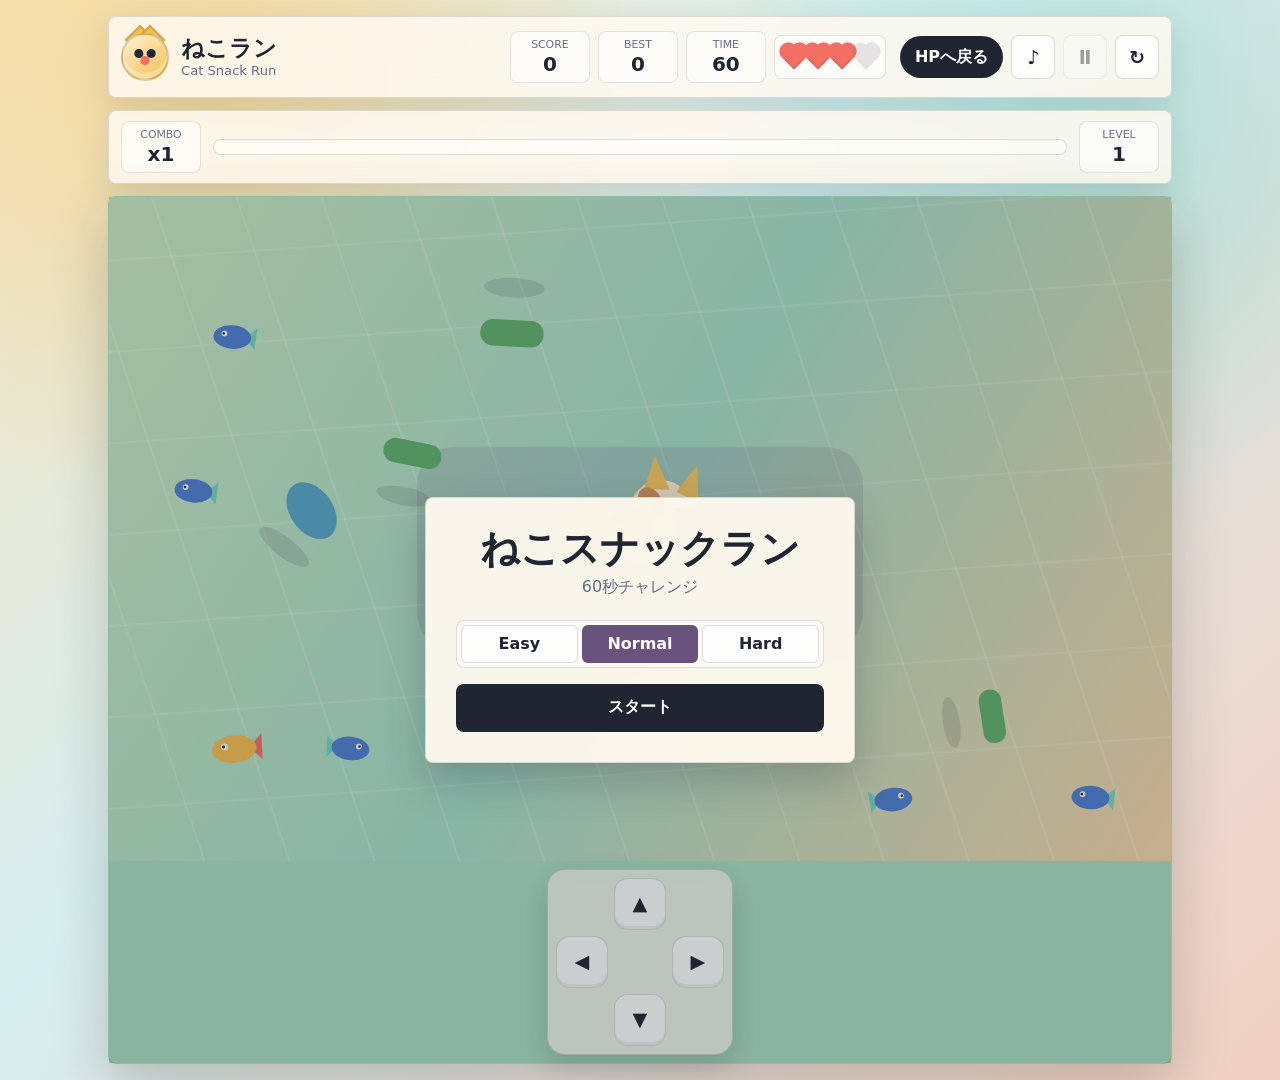
==== cat-game/index.html @ 0013d8a8 "Move desktop cat controls below game canvas" ====
<!doctype html>
<html lang='ja'>
<head>
<meta charset='utf-8'>
<meta name='viewport' content='width=device-width,initial-scale=1'>
<title>ねこスナックラン | 猫ソングスタジオ</title>
<style>
*{box-sizing:border-box}body{margin:0;min-height:100vh;color:#202532;font-family:Yu Gothic,Hiragino Kaku Gothic ProN,Meiryo,system-ui,sans-serif;background:radial-gradient(circle at 16% 8%,#f4bd4f66,transparent 30%),radial-gradient(circle at 84% 14%,#74d4bf66,transparent 28%),linear-gradient(135deg,#f7e7c4,#d8eef0 42%,#f2d0c3);overflow-x:hidden}button{font:inherit}.app{min-height:100vh;padding:clamp(8px,1.4vw,16px);display:grid;place-items:center}.game{width:min(1180px,calc((100vh - 235px)*1.6),100%);display:grid;gap:12px}.top,.meter{background:#fffaf0dc;border:1px solid #20253224;border-radius:8px;box-shadow:0 12px 30px #2025321a;backdrop-filter:blur(14px)}.top{min-height:82px;padding:12px;display:grid;grid-template-columns:minmax(180px,1fr) auto auto;align-items:center;gap:14px}.brand{min-width:0;display:flex;align-items:center;gap:12px}.mark{width:48px;height:48px;position:relative;flex:0 0 auto;border-radius:50%;border:2px solid #20253229;background:radial-gradient(circle at 36% 42%,#202532 0 4px,transparent 5px),radial-gradient(circle at 64% 42%,#202532 0 4px,transparent 5px),radial-gradient(circle at 50% 58%,#f36f64 0 4px,transparent 5px),linear-gradient(145deg,#fff3d3,#f4bd4f);box-shadow:inset 0 -6px 0 #ffffff57}.mark:before,.mark:after{content:'';position:absolute;top:-6px;width:18px;height:18px;background:#f4bd4f;border:2px solid #20253229;transform:rotate(45deg);z-index:-1}.mark:before{left:6px}.mark:after{right:6px}h1,h2,p{margin:0}h1{font-size:clamp(1.1rem,1.8vw,1.65rem);line-height:1.05;white-space:nowrap}.brand p{margin-top:3px;color:#657085;font-size:.82rem}.stats{display:flex;align-items:center;justify-content:center;gap:8px}.stat,.combo,.level,.life{min-width:80px;padding:7px 10px;border:1px solid #2025321f;border-radius:8px;background:#ffffff94;text-align:center}.stat span,.combo span,.level span{display:block;color:#657085;font-size:.68rem;line-height:1.1;text-transform:uppercase}.stat strong,.combo strong,.level strong{display:block;margin-top:2px;font-size:1.25rem;line-height:1.1}.life{min-width:108px;height:44px;display:flex;align-items:center;justify-content:center;gap:6px}.life span{width:18px;height:18px;position:relative;background:#f36f64;transform:rotate(45deg);border-radius:4px 4px 1px 4px;box-shadow:inset -2px -2px 0 #20253217}.life span:before,.life span:after{content:'';position:absolute;width:18px;height:18px;border-radius:50%;background:inherit}.life span:before{left:-8px;top:0}.life span:after{left:0;top:-8px}.life .off{opacity:.2;filter:grayscale(1)}.actions{display:flex;align-items:center;justify-content:flex-end;gap:8px}.back,.icon,.mode,.primary,.pad{border:1px solid #20253229;cursor:pointer;transition:transform .15s,background .15s,opacity .15s}.back{min-height:42px;padding:9px 14px;display:inline-flex;align-items:center;justify-content:center;border-radius:999px;background:#202532;color:white;text-decoration:none;font-weight:900}.icon{width:44px;height:44px;display:grid;place-items:center;border-radius:8px;background:#ffffffb8;color:#202532;font-size:1.2rem;font-weight:900}.icon:disabled{cursor:not-allowed;opacity:.42}.back:hover,.icon:hover,.mode:hover,.primary:hover,.pad:hover{transform:translateY(-1px);background:white}.meter{padding:10px 12px;display:grid;grid-template-columns:auto minmax(160px,1fr) auto;align-items:center;gap:12px}.bar{height:16px;overflow:hidden;border:1px solid #20253224;border-radius:999px;background:#ffffff85}.bar span{display:block;width:0;height:100%;border-radius:inherit;background:linear-gradient(90deg,#74d4bf,#f4bd4f,#f36f64);transition:width .12s linear}.stage{position:relative;overflow:hidden;border:1px solid #2025322e;border-radius:8px;background:#a7ddbf;box-shadow:0 22px 55px #241e1238}canvas{width:100%;aspect-ratio:16/10;display:block;touch-action:none;cursor:crosshair}.overlay{position:absolute;inset:0;z-index:4;display:grid;place-items:center;padding:18px;background:#20253238}.overlay.hide{opacity:0;pointer-events:none}.panel{width:min(430px,100%);padding:clamp(20px,4vw,30px);border:1px solid #20253224;border-radius:8px;background:#fffaf0f0;box-shadow:0 18px 42px #2025323d;text-align:center;backdrop-filter:blur(16px)}.panel h2{font-size:clamp(1.55rem,4.4vw,2.45rem);line-height:1.05}.panel p{margin-top:8px;color:#657085}.history{margin:14px 0 0;padding:0;display:grid;gap:6px;list-style:none}.history[hidden]{display:none}.history li{min-height:34px;padding:6px 10px;display:flex;align-items:center;justify-content:space-between;border:1px solid #2025321f;border-radius:8px;background:#ffffff9e}.history span{width:24px;height:24px;display:grid;place-items:center;border-radius:50%;background:#69527b;color:white;font-size:.8rem;font-weight:900}.modes{margin:22px auto 16px;padding:4px;display:grid;grid-template-columns:repeat(3,1fr);gap:4px;border:1px solid #20253224;border-radius:8px;background:#ffffff8c}.mode{min-height:38px;border-radius:6px;background:#ffffffb8;color:#202532;font-weight:700}.mode.on{background:#69527b;color:white;border-color:transparent}.primary{width:100%;min-height:48px;border-radius:8px;background:#202532;color:white;font-weight:800}.padbox{position:absolute;left:50%;bottom:clamp(10px,3vw,18px);z-index:2;display:grid;grid-template-columns:repeat(3,52px);grid-template-rows:repeat(3,52px);gap:6px;padding:8px;border:1px solid #20253229;border-radius:18px;background:#fffaf0bd;box-shadow:0 12px 28px #2025322e;backdrop-filter:blur(10px);transform:translateX(-50%);touch-action:none;user-select:none}.pad{width:52px;height:52px;display:grid;place-items:center;border-radius:14px;background:#ffffffd1;color:#202532;box-shadow:inset 0 -3px 0 #20253214;font-size:1.2rem;font-weight:900;line-height:1}.pad.active,.pad:active{background:#f4bd4f;transform:translateY(1px)}[data-dir=up]{grid-column:2;grid-row:1}[data-dir=left]{grid-column:1;grid-row:2}[data-dir=right]{grid-column:3;grid-row:2}[data-dir=down]{grid-column:2;grid-row:3}.sr{position:absolute;width:1px;height:1px;padding:0;margin:-1px;overflow:hidden;clip:rect(0,0,0,0);white-space:nowrap;border:0}@media(max-width:760px){.top{grid-template-columns:1fr auto}.stats{grid-column:1/-1;order:3;width:100%;display:grid;grid-template-columns:repeat(4,minmax(0,1fr))}.stat,.life{min-width:0}}@media(max-width:560px){.app{padding:8px;align-items:start}.top{gap:10px;padding:10px}.mark{width:40px;height:40px}.actions{gap:5px}.icon{width:38px;height:38px}.stats{gap:6px}.stat,.combo,.level{padding:6px 4px}.stat strong,.combo strong,.level strong{font-size:1.05rem}.life{height:40px;gap:4px}.life span,.life span:before,.life span:after{width:14px;height:14px}.life span:before{left:-6px}.life span:after{top:-6px}.meter{grid-template-columns:1fr;gap:8px}.combo,.level{display:none}.panel{padding:18px}.padbox{grid-template-columns:repeat(3,46px);grid-template-rows:repeat(3,46px);gap:5px;padding:7px}.pad{width:46px;height:46px;border-radius:12px}}
@media(max-width:560px){.stage{display:grid;gap:8px;overflow:visible;background:#a7ddbf}.padbox{position:static;left:auto;bottom:auto;z-index:1;margin:0 auto 8px;transform:none}}
.stage{display:grid;gap:8px;overflow:visible;background:#a7ddbf}.padbox{position:static;left:auto;bottom:auto;z-index:1;margin:0 auto 8px;transform:none}
</style>
</head>
<body>
<main class='app'><section class='game' aria-label='ねこスナックラン'>
<header class='top'><div class='brand'><span class='mark' aria-hidden='true'></span><div><h1>ねこラン</h1><p>Cat Snack Run</p></div></div><div class='stats' aria-live='polite'><div class='stat'><span>Score</span><strong id='score'>0</strong></div><div class='stat'><span>Best</span><strong id='best'>0</strong></div><div class='stat'><span>Time</span><strong id='time'>60</strong></div><div class='life' id='life' aria-label='ライフ 3'><span></span><span></span><span></span><span></span></div></div><div class='actions'><a class='back' href='../'>HPへ戻る</a><button class='icon' id='sound' type='button' aria-label='音を切り替え'>♪</button><button class='icon' id='pause' type='button' aria-label='一時停止' disabled>Ⅱ</button><button class='icon' id='restart' type='button' aria-label='リスタート'>↻</button></div></header>
<div class='meter'><div class='combo'><span>Combo</span><strong id='combo'>x1</strong></div><div class='bar' aria-label='やる気'><span id='power'></span></div><div class='level'><span>Level</span><strong id='level'>1</strong></div></div>
<div class='stage'><canvas id='canvas' width='1000' height='625' aria-label='猫が魚を集めるゲーム'></canvas><div class='overlay' id='overlay'><div class='panel'><h2 id='title'>ねこスナックラン</h2><p id='copy'>60秒チャレンジ</p><ol class='history' id='history' aria-label='上位スコア' hidden></ol><div class='modes' role='group' aria-label='難易度'><button class='mode on' type='button' data-mode='easy'>Easy</button><button class='mode' type='button' data-mode='normal'>Normal</button><button class='mode' type='button' data-mode='hard'>Hard</button></div><button class='primary' id='start' type='button'>スタート</button></div></div><div class='padbox' aria-label='操作キー'><button class='pad' type='button' data-dir='up' aria-label='上'>▲</button><button class='pad' type='button' data-dir='left' aria-label='左'>◀</button><button class='pad' type='button' data-dir='right' aria-label='右'>▶</button><button class='pad' type='button' data-dir='down' aria-label='下'>▼</button></div></div>
<p class='sr'>矢印キー、WASD、画面下の操作キー、または画面のドラッグで猫を動かします。</p>
</section></main>
<script>
(()=>{'use strict';
const W=1000,H=625,MAX=.033,KB='cat-snack-run-best',KS='cat-snack-run-scores',modes={easy:{time:70,lives:4,fish:4,haz:3,speed:115},normal:{time:60,lives:3,fish:5,haz:4,speed:145},hard:{time:55,lives:3,fish:6,haz:6,speed:174}},$=id=>document.getElementById(id),canvas=$('canvas'),ctx=canvas.getContext('2d'),score=$('score'),best=$('best'),time=$('time'),life=$('life'),combo=$('combo'),level=$('level'),power=$('power'),overlay=$('overlay'),title=$('title'),copy=$('copy'),history=$('history'),start=$('start'),pause=$('pause'),restart=$('restart'),sound=$('sound'),modeBtns=[...document.querySelectorAll('.mode')],pads=[...document.querySelectorAll('[data-dir]')];
let mode='normal',muted=false,audio=null,last=performance.now(),raf=0;const input={keys:new Set,target:null,pointer:false},state={phase:'ready',score:0,best:readBest(),combo:1,comboClock:0,level:1,lives:3,time:60,cat:null,fish:[],haz:[],yarn:null,particles:[],fishClock:0,yarnClock:8};
best.textContent=state.best;selectMode(mode);resize();reset(false);requestAnimationFrame(loop);addEventListener('resize',resize);
start.onclick=()=>state.phase==='paused'?resume():reset(true);pause.onclick=()=>state.phase==='playing'?pauseGame():resume();restart.onclick=()=>reset(true);sound.onclick=()=>{muted=!muted;sound.style.opacity=muted?'.45':'1'};modeBtns.forEach(b=>b.onclick=()=>selectMode(b.dataset.mode));
addEventListener('keydown',e=>{const k=e.key.toLowerCase();if(['arrowup','arrowdown','arrowleft','arrowright','w','a','s','d',' '].includes(k))e.preventDefault();if(k===' '&&state.phase==='playing')return pauseGame();if(k===' '&&state.phase==='paused')return resume();input.keys.add(k);if(['arrowup','arrowdown','arrowleft','arrowright','w','a','s','d'].includes(k))input.pointer=false});addEventListener('keyup',e=>input.keys.delete(e.key.toLowerCase()));
canvas.onpointerdown=e=>{canvas.setPointerCapture(e.pointerId);input.pointer=true;input.target=point(e);if(state.phase!=='playing')reset(true)};canvas.onpointermove=e=>{if(e.buttons||e.pointerType==='touch'){input.pointer=true;input.target=point(e)}};canvas.onpointerup=e=>input.target=point(e);
pads.forEach(btn=>{const key=`pad-${btn.dataset.dir}`,press=on=>{btn.classList.toggle('active',on);on?(input.keys.add(key),input.pointer=false):input.keys.delete(key)};btn.onpointerdown=e=>{e.preventDefault();btn.setPointerCapture(e.pointerId);if(state.phase!=='playing')reset(true);press(true)};btn.onpointerup=()=>press(false);btn.onpointercancel=()=>press(false);btn.onlostpointercapture=()=>press(false)});
function resize(){const r=canvas.getBoundingClientRect(),d=Math.max(1,Math.min(2.5,devicePixelRatio||1));canvas.width=Math.round(r.width*d);canvas.height=Math.round(r.height*d);draw()}function loop(now){const dt=Math.min(MAX,(now-last)/1000);last=now;state.phase==='playing'?update(dt):idle(dt);draw();raf=requestAnimationFrame(loop)}
function reset(play){const m=modes[mode];Object.assign(state,{phase:play?'playing':'ready',score:0,combo:1,comboClock:0,level:1,lives:m.lives,time:m.time,cat:{x:W/2,y:H/2,r:33,vx:0,vy:0,step:0,inv:0,power:0},fish:[],haz:[],yarn:null,particles:[],fishClock:0,yarnClock:7});input.target=null;input.pointer=false;pads.forEach(b=>{b.classList.remove('active');input.keys.delete(`pad-${b.dataset.dir}`)});history.hidden=true;history.textContent='';for(let i=0;i<m.fish;i++)spawnFish(i===0?'gold':'fish');for(let i=0;i<m.haz;i++)spawnHaz(i);pause.disabled=!play;pause.setAttribute('aria-label','一時停止');overlay.classList.toggle('hide',play);title.textContent='ねこスナックラン';copy.textContent=`${m.time}秒チャレンジ`;start.textContent='スタート';hud();draw();if(play)beep(540,.07,'triangle',.03)}
function pauseGame(){state.phase='paused';pause.setAttribute('aria-label','再開');overlay.classList.remove('hide');title.textContent='一時停止';copy.textContent=`Score ${state.score}`;history.hidden=true;start.textContent='再開'}function resume(){state.phase='playing';pause.setAttribute('aria-label','一時停止');overlay.classList.add('hide');last=performance.now()}function end(){if(state.phase==='ended')return;state.phase='ended';pause.disabled=true;const scores=saveScore(state.score);state.best=Math.max(state.best,scores[0]||0);writeBest(state.best);overlay.classList.remove('hide');title.textContent=state.lives>0?'まんぷく':'おひるね';copy.textContent=`Score ${state.score} / Best ${state.best}`;renderScores(scores);start.textContent='もう一度';hud();beep(220,.12,'sawtooth',.025);setTimeout(()=>beep(330,.12,'triangle',.025),120)}
function selectMode(next){mode=modes[next]?next:'normal';modeBtns.forEach(b=>b.classList.toggle('on',b.dataset.mode===mode));if(state.phase==='ready'){state.time=modes[mode].time;state.lives=modes[mode].lives;copy.textContent=`${state.time}秒チャレンジ`;hud()}}function update(dt){state.time-=dt;if(state.time<=0){state.time=0;return end()}state.level=Math.max(1,Math.floor(state.score/12)+1);state.comboClock=Math.max(0,state.comboClock-dt);if(!state.comboClock)state.combo=1;state.fishClock-=dt;state.yarnClock-=dt;state.cat.inv=Math.max(0,state.cat.inv-dt);state.cat.power=Math.max(0,state.cat.power-dt);moveCat(dt);updateFish(dt);updateHaz(dt);updateYarn(dt);updateParticles(dt);if(state.haz.length<Math.min(modes[mode].haz+Math.floor(state.level/2),10))spawnHaz(state.haz.length);hud()}function idle(dt){updateFish(dt*.35);updateHaz(dt*.25);updateYarn(dt*.35);updateParticles(dt)}
function moveCat(dt){const c=state.cat,b=c.power>0?1.35:1,s=(285+state.level*9)*b;let dx=0,dy=0;if(input.keys.has('arrowleft')||input.keys.has('a')||input.keys.has('pad-left'))dx--;if(input.keys.has('arrowright')||input.keys.has('d')||input.keys.has('pad-right'))dx++;if(input.keys.has('arrowup')||input.keys.has('w')||input.keys.has('pad-up'))dy--;if(input.keys.has('arrowdown')||input.keys.has('s')||input.keys.has('pad-down'))dy++;if(input.pointer&&input.target){const x=input.target.x-c.x,y=input.target.y-c.y,d=Math.hypot(x,y);if(d>4){dx=x/d;dy=y/d;const slow=Math.min(1,d/100);dx*=slow;dy*=slow}}else if(dx||dy){const d=Math.hypot(dx,dy);dx/=d;dy/=d}c.vx+=(dx*s-c.vx)*Math.min(1,dt*8);c.vy+=(dy*s-c.vy)*Math.min(1,dt*8);c.x=clamp(c.x+c.vx*dt,c.r+12,W-c.r-12);c.y=clamp(c.y+c.vy*dt,c.r+12,H-c.r-12);c.step+=(Math.abs(c.vx)+Math.abs(c.vy))*dt*.018;if(c.power>0&&Math.random()<dt*18)burst(c.x-Math.sign(c.vx||1)*28,c.y,'#f4bd4f',1)}
function updateFish(dt){for(let i=state.fish.length-1;i>=0;i--){const f=state.fish[i];f.w+=dt*f.ws;f.x+=Math.sin(f.w)*dt*10;f.y+=Math.cos(f.w*.7)*dt*8;if(dist(f,state.cat)<f.r+state.cat.r)collect(i)}if(state.fishClock<=0&&state.fish.length<modes[mode].fish+2){spawnFish(Math.random()<.14?'gold':'fish');state.fishClock=rand(.9,1.45)}}function collect(i){const f=state.fish[i],base=f.kind==='gold'?8:3;state.combo=Math.min(9,state.combo+1);state.comboClock=2.2;state.score+=base*state.combo;burst(f.x,f.y,f.kind==='gold'?'#f4bd4f':'#4d7fd1',f.kind==='gold'?18:12);state.fish.splice(i,1);spawnFish(Math.random()<.18?'gold':'fish');beep(f.kind==='gold'?820:660,.045,'sine',.025)}
function updateHaz(dt){const c=state.cat;for(const h of state.haz){const p=1+state.level*.035;h.x+=h.vx*dt*p;h.y+=h.vy*dt*p;h.spin+=dt*h.ss;if(h.x<h.r+8||h.x>W-h.r-8){h.vx*=-1;h.x=clamp(h.x,h.r+8,W-h.r-8)}if(h.y<h.r+8||h.y>H-h.r-8){h.vy*=-1;h.y=clamp(h.y,h.r+8,H-h.r-8)}if(c.inv<=0&&dist(h,c)<h.r+c.r*.76){state.lives--;state.combo=1;state.comboClock=0;c.inv=1.35;const a=Math.atan2(c.y-h.y,c.x-h.x);c.vx=Math.cos(a)*260;c.vy=Math.sin(a)*260;burst(c.x,c.y,'#f36f64',20);beep(170,.09,'square',.035);if(state.lives<=0){state.lives=0;end();return}}}}function updateYarn(dt){if(!state.yarn&&state.yarnClock<=0){const p=free(70);state.yarn={x:p.x,y:p.y,r:22,spin:0,life:7};state.yarnClock=rand(9,14)}if(!state.yarn)return;const y=state.yarn;y.spin+=dt*4;y.y+=Math.sin(y.spin)*dt*8;y.life-=dt;if(dist(y,state.cat)<y.r+state.cat.r){state.cat.power=5;state.score+=12;burst(y.x,y.y,'#74d4bf',26);state.yarn=null;beep(960,.08,'triangle',.03)}else if(y.life<=0)state.yarn=null}
function updateParticles(dt){for(let i=state.particles.length-1;i>=0;i--){const p=state.particles[i];p.life-=dt;p.x+=p.vx*dt;p.y+=p.vy*dt;p.vy+=90*dt;if(p.life<=0)state.particles.splice(i,1)}}function spawnFish(kind){const p=free(54);state.fish.push({kind,x:p.x,y:p.y,r:kind==='gold'?20:17,w:rand(0,Math.PI*2),ws:rand(2,4),flip:Math.random()<.5?-1:1})}function spawnHaz(i){const p=free(90),a=rand(0,Math.PI*2),s=modes[mode].speed+rand(-18,28)+i*2;state.haz.push({x:p.x,y:p.y,r:rand(21,28),vx:Math.cos(a)*s,vy:Math.sin(a)*s,spin:rand(0,Math.PI*2),ss:rand(-3,3),shade:Math.random()<.5?'#5fb06b':'#57a7c7'})}function free(m){for(let i=0;i<50;i++){const p={x:rand(m,W-m),y:rand(m,H-m)};if(dist(p,state.cat||{x:W/2,y:H/2})>160)return p}return{x:rand(m,W-m),y:rand(m,H-m)}}function burst(x,y,color,n){for(let i=0;i<n;i++){const a=rand(0,Math.PI*2),s=rand(60,190),life=rand(.32,.76);state.particles.push({x,y,vx:Math.cos(a)*s,vy:Math.sin(a)*s,life,max:life,color,size:rand(3,8)})}}
function draw(){ctx.save();ctx.setTransform(canvas.width/W,0,0,canvas.height/H,0,0);room();state.fish.forEach(drawFish);if(state.yarn)drawYarn(state.yarn);state.haz.forEach(drawHaz);drawParticles();drawCat(state.cat);if(state.phase==='paused'){ctx.globalAlpha=.18;ctx.fillStyle='#202532';ctx.fillRect(0,0,W,H)}ctx.restore()}function room(){const g=ctx.createLinearGradient(0,0,W,H);g.addColorStop(0,'#cce9bf');g.addColorStop(.5,'#a5ddc6');g.addColorStop(1,'#f3d4a5');ctx.fillStyle=g;ctx.fillRect(0,0,W,H);ctx.save();ctx.globalAlpha=.17;ctx.strokeStyle='#fff';ctx.lineWidth=2;for(let x=-120;x<W+120;x+=80){ctx.beginPath();ctx.moveTo(x,0);ctx.lineTo(x+210,H);ctx.stroke()}for(let y=60;y<H;y+=86){ctx.beginPath();ctx.moveTo(0,y);ctx.lineTo(W,y-68);ctx.stroke()}ctx.restore();ctx.save();ctx.globalAlpha=.16;ctx.fillStyle='#69527b';round(290,235,420,192,36);ctx.fill();ctx.restore()}
function drawFish(f){ctx.save();ctx.translate(f.x,f.y);ctx.scale(f.flip,1);ctx.rotate(Math.sin(f.w)*.12);ctx.fillStyle=f.kind==='gold'?'#f36f64':'#74d4bf';ctx.beginPath();ctx.moveTo(-f.r*.72,0);ctx.lineTo(-f.r*1.35,-f.r*.6);ctx.lineTo(-f.r*1.28,f.r*.62);ctx.closePath();ctx.fill();ctx.fillStyle=f.kind==='gold'?'#f4bd4f':'#4d7fd1';ctx.beginPath();ctx.ellipse(0,0,f.r*1.05,f.r*.65,0,0,Math.PI*2);ctx.fill();ctx.fillStyle='#fffaf0';ctx.beginPath();ctx.arc(f.r*.45,-f.r*.16,f.r*.16,0,Math.PI*2);ctx.fill();ctx.fillStyle='#202532';ctx.beginPath();ctx.arc(f.r*.49,-f.r*.16,f.r*.07,0,Math.PI*2);ctx.fill();ctx.restore()}function drawHaz(h){ctx.save();ctx.translate(h.x,h.y);ctx.rotate(h.spin);ctx.fillStyle='rgba(32,37,50,.13)';ctx.beginPath();ctx.ellipse(0,h.r+17,h.r*1.1,h.r*.36,0,0,Math.PI*2);ctx.fill();ctx.fillStyle=h.shade==='#57a7c7'?'#57a7c7':'#5fb06b';h.shade==='#57a7c7'?(ctx.beginPath(),ctx.ellipse(0,0,h.r*1.14,h.r*.78,.3,0,Math.PI*2),ctx.fill()):(round(-h.r*1.15,-h.r*.48,h.r*2.3,h.r*.96,h.r*.46),ctx.fill());ctx.restore()}function drawYarn(y){ctx.save();ctx.translate(y.x,y.y);ctx.rotate(y.spin);ctx.fillStyle='#74d4bf';ctx.beginPath();ctx.arc(0,0,y.r,0,Math.PI*2);ctx.fill();ctx.strokeStyle='rgba(32,37,50,.27)';ctx.lineWidth=3;for(let i=0;i<4;i++){ctx.beginPath();ctx.ellipse(0,0,y.r-4,5+i*2,i*Math.PI/4,0,Math.PI*2);ctx.stroke()}ctx.restore()}
function drawCat(c){if(!c)return;ctx.save();ctx.translate(c.x,c.y);ctx.scale(Math.abs(c.vx)>8?Math.sign(c.vx):1,1);if(c.inv>0&&Math.floor(c.inv*14)%2===0)ctx.globalAlpha=.55;ctx.fillStyle='rgba(32,37,50,.15)';ctx.beginPath();ctx.ellipse(0,38,43,13,0,0,Math.PI*2);ctx.fill();ctx.strokeStyle='#f6c85f';ctx.lineWidth=16;ctx.lineCap='round';ctx.beginPath();ctx.moveTo(-34,2);ctx.bezierCurveTo(-66,-24,-72,28,-48,24);ctx.stroke();ctx.fillStyle='#fff2d6';ctx.beginPath();ctx.ellipse(0,10,41,31,.08,0,Math.PI*2);ctx.arc(20,-16,30,0,Math.PI*2);ctx.fill();ctx.fillStyle='#f6c85f';ctx.beginPath();ctx.moveTo(4,-38);ctx.lineTo(14,-69);ctx.lineTo(28,-37);ctx.closePath();ctx.fill();ctx.beginPath();ctx.moveTo(34,-35);ctx.lineTo(54,-60);ctx.lineTo(55,-25);ctx.closePath();ctx.fill();ctx.fillStyle='#d5965c';ctx.beginPath();ctx.ellipse(-12,4,14,22,-.85,0,Math.PI*2);ctx.ellipse(10,-24,11,16,-.45,0,Math.PI*2);ctx.fill();ctx.fillStyle='#202532';ctx.beginPath();ctx.arc(14,-18,3.3,0,Math.PI*2);ctx.arc(36,-17,3.3,0,Math.PI*2);ctx.fill();ctx.fillStyle='#f36f64';ctx.beginPath();ctx.moveTo(25,-10);ctx.lineTo(30,-8);ctx.lineTo(25,-5);ctx.closePath();ctx.fill();ctx.strokeStyle='#202532';ctx.lineWidth=1.8;ctx.lineCap='round';for(const side of[-1,1]){ctx.beginPath();ctx.moveTo(25,-6);ctx.quadraticCurveTo(36,-5+side*5,49,-9+side*7);ctx.stroke()}const paw=Math.sin(c.step)*4;ctx.fillStyle='#fff2d6';ctx.beginPath();ctx.ellipse(-18,34+paw,10,8,0,0,Math.PI*2);ctx.ellipse(20,34-paw,10,8,0,0,Math.PI*2);ctx.fill();if(c.power>0){ctx.globalAlpha=.65;ctx.strokeStyle='#74d4bf';ctx.lineWidth=5;ctx.beginPath();ctx.arc(5,4,55+Math.sin(performance.now()/90)*4,0,Math.PI*2);ctx.stroke()}ctx.restore()}function drawParticles(){for(const p of state.particles){const a=Math.max(0,p.life/p.max);ctx.save();ctx.globalAlpha=a;ctx.fillStyle=p.color;ctx.beginPath();ctx.arc(p.x,p.y,p.size*a,0,Math.PI*2);ctx.fill();ctx.restore()}}
function hud(){score.textContent=state.score;best.textContent=state.best;time.textContent=Math.ceil(state.time);combo.textContent=`x${state.combo}`;level.textContent=state.level;life.setAttribute('aria-label',`ライフ ${state.lives}`);[...life.children].forEach((h,i)=>h.classList.toggle('off',i>=state.lives));power.style.width=`${Math.round((state.cat?.power||0)/5*100)}%`}function point(e){const r=canvas.getBoundingClientRect();return{x:(e.clientX-r.left)/r.width*W,y:(e.clientY-r.top)/r.height*H}}function dist(a,b){return Math.hypot(a.x-b.x,a.y-b.y)}function rand(a,b){return Math.random()*(b-a)+a}function clamp(v,a,b){return Math.max(a,Math.min(b,v))}function round(x,y,w,h,r){r=Math.min(r,w/2,h/2);ctx.beginPath();ctx.moveTo(x+r,y);ctx.arcTo(x+w,y,x+w,y+h,r);ctx.arcTo(x+w,y+h,x,y+h,r);ctx.arcTo(x,y+h,x,y,r);ctx.arcTo(x,y,x+w,y,r);ctx.closePath()}
function readBest(){try{return Math.max(Number(localStorage.getItem(KB)||0),readScores()[0]||0)}catch{return 0}}function writeBest(v){try{localStorage.setItem(KB,String(v))}catch{}}function readScores(){try{const s=JSON.parse(localStorage.getItem(KS)||'[]');return Array.isArray(s)?s.map(Number).filter(n=>Number.isFinite(n)&&n>=0).sort((a,b)=>b-a).slice(0,5):[]}catch{return[]}}function saveScore(s){const scores=readScores();scores.push(Number(s)||0);const top=scores.sort((a,b)=>b-a).slice(0,5);try{localStorage.setItem(KS,JSON.stringify(top))}catch{}return top}function renderScores(scores){history.textContent='';scores.forEach((s,i)=>{const li=document.createElement('li'),rank=document.createElement('span'),val=document.createElement('strong');rank.textContent=i+1;val.textContent=s;li.append(rank,val);history.append(li)});history.hidden=!scores.length}
function beep(f,d,t,gain){if(muted)return;try{audio=audio||new(window.AudioContext||window.webkitAudioContext)();const o=audio.createOscillator(),g=audio.createGain();o.type=t;o.frequency.value=f;g.gain.value=gain;g.gain.exponentialRampToValueAtTime(.0001,audio.currentTime+d);o.connect(g);g.connect(audio.destination);o.start();o.stop(audio.currentTime+d)}catch{muted=true;sound.style.opacity='.45'}}
addEventListener('beforeunload',()=>cancelAnimationFrame(raf));
})();
</script>
</body>
</html>
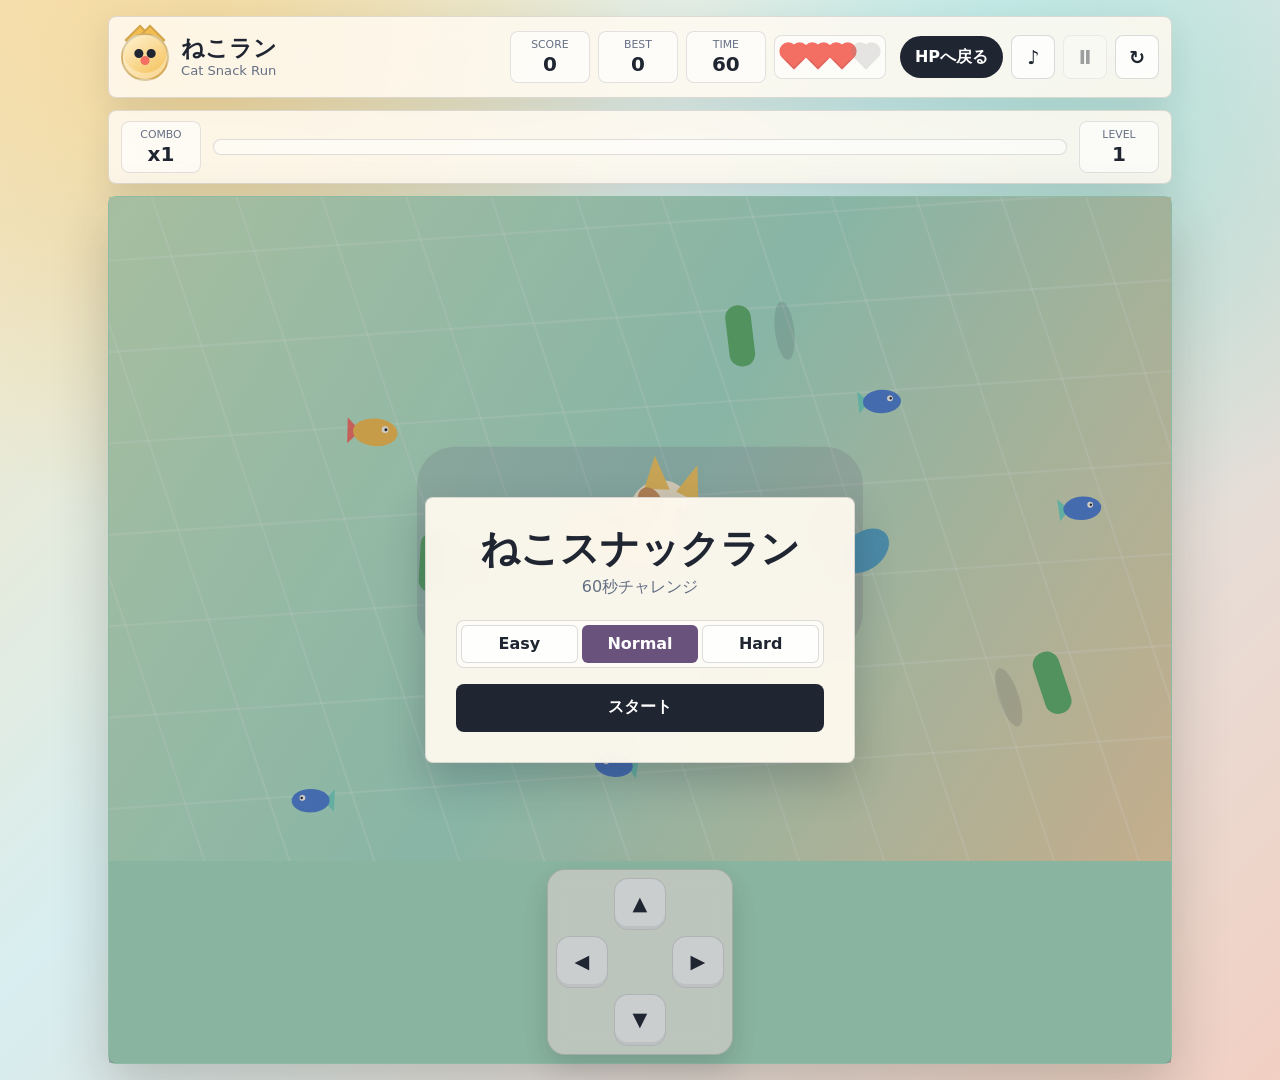
==== commit 7dd70730: "Add X score sharing to cat game" ====
--- a/cat-game/index.html
+++ b/cat-game/index.html
@@ -8,6 +8,7 @@
 *{box-sizing:border-box}body{margin:0;min-height:100vh;color:#202532;font-family:Yu Gothic,Hiragino Kaku Gothic ProN,Meiryo,system-ui,sans-serif;background:radial-gradient(circle at 16% 8%,#f4bd4f66,transparent 30%),radial-gradient(circle at 84% 14%,#74d4bf66,transparent 28%),linear-gradient(135deg,#f7e7c4,#d8eef0 42%,#f2d0c3);overflow-x:hidden}button{font:inherit}.app{min-height:100vh;padding:clamp(8px,1.4vw,16px);display:grid;place-items:center}.game{width:min(1180px,calc((100vh - 235px)*1.6),100%);display:grid;gap:12px}.top,.meter{background:#fffaf0dc;border:1px solid #20253224;border-radius:8px;box-shadow:0 12px 30px #2025321a;backdrop-filter:blur(14px)}.top{min-height:82px;padding:12px;display:grid;grid-template-columns:minmax(180px,1fr) auto auto;align-items:center;gap:14px}.brand{min-width:0;display:flex;align-items:center;gap:12px}.mark{width:48px;height:48px;position:relative;flex:0 0 auto;border-radius:50%;border:2px solid #20253229;background:radial-gradient(circle at 36% 42%,#202532 0 4px,transparent 5px),radial-gradient(circle at 64% 42%,#202532 0 4px,transparent 5px),radial-gradient(circle at 50% 58%,#f36f64 0 4px,transparent 5px),linear-gradient(145deg,#fff3d3,#f4bd4f);box-shadow:inset 0 -6px 0 #ffffff57}.mark:before,.mark:after{content:'';position:absolute;top:-6px;width:18px;height:18px;background:#f4bd4f;border:2px solid #20253229;transform:rotate(45deg);z-index:-1}.mark:before{left:6px}.mark:after{right:6px}h1,h2,p{margin:0}h1{font-size:clamp(1.1rem,1.8vw,1.65rem);line-height:1.05;white-space:nowrap}.brand p{margin-top:3px;color:#657085;font-size:.82rem}.stats{display:flex;align-items:center;justify-content:center;gap:8px}.stat,.combo,.level,.life{min-width:80px;padding:7px 10px;border:1px solid #2025321f;border-radius:8px;background:#ffffff94;text-align:center}.stat span,.combo span,.level span{display:block;color:#657085;font-size:.68rem;line-height:1.1;text-transform:uppercase}.stat strong,.combo strong,.level strong{display:block;margin-top:2px;font-size:1.25rem;line-height:1.1}.life{min-width:108px;height:44px;display:flex;align-items:center;justify-content:center;gap:6px}.life span{width:18px;height:18px;position:relative;background:#f36f64;transform:rotate(45deg);border-radius:4px 4px 1px 4px;box-shadow:inset -2px -2px 0 #20253217}.life span:before,.life span:after{content:'';position:absolute;width:18px;height:18px;border-radius:50%;background:inherit}.life span:before{left:-8px;top:0}.life span:after{left:0;top:-8px}.life .off{opacity:.2;filter:grayscale(1)}.actions{display:flex;align-items:center;justify-content:flex-end;gap:8px}.back,.icon,.mode,.primary,.pad{border:1px solid #20253229;cursor:pointer;transition:transform .15s,background .15s,opacity .15s}.back{min-height:42px;padding:9px 14px;display:inline-flex;align-items:center;justify-content:center;border-radius:999px;background:#202532;color:white;text-decoration:none;font-weight:900}.icon{width:44px;height:44px;display:grid;place-items:center;border-radius:8px;background:#ffffffb8;color:#202532;font-size:1.2rem;font-weight:900}.icon:disabled{cursor:not-allowed;opacity:.42}.back:hover,.icon:hover,.mode:hover,.primary:hover,.pad:hover{transform:translateY(-1px);background:white}.meter{padding:10px 12px;display:grid;grid-template-columns:auto minmax(160px,1fr) auto;align-items:center;gap:12px}.bar{height:16px;overflow:hidden;border:1px solid #20253224;border-radius:999px;background:#ffffff85}.bar span{display:block;width:0;height:100%;border-radius:inherit;background:linear-gradient(90deg,#74d4bf,#f4bd4f,#f36f64);transition:width .12s linear}.stage{position:relative;overflow:hidden;border:1px solid #2025322e;border-radius:8px;background:#a7ddbf;box-shadow:0 22px 55px #241e1238}canvas{width:100%;aspect-ratio:16/10;display:block;touch-action:none;cursor:crosshair}.overlay{position:absolute;inset:0;z-index:4;display:grid;place-items:center;padding:18px;background:#20253238}.overlay.hide{opacity:0;pointer-events:none}.panel{width:min(430px,100%);padding:clamp(20px,4vw,30px);border:1px solid #20253224;border-radius:8px;background:#fffaf0f0;box-shadow:0 18px 42px #2025323d;text-align:center;backdrop-filter:blur(16px)}.panel h2{font-size:clamp(1.55rem,4.4vw,2.45rem);line-height:1.05}.panel p{margin-top:8px;color:#657085}.history{margin:14px 0 0;padding:0;display:grid;gap:6px;list-style:none}.history[hidden]{display:none}.history li{min-height:34px;padding:6px 10px;display:flex;align-items:center;justify-content:space-between;border:1px solid #2025321f;border-radius:8px;background:#ffffff9e}.history span{width:24px;height:24px;display:grid;place-items:center;border-radius:50%;background:#69527b;color:white;font-size:.8rem;font-weight:900}.modes{margin:22px auto 16px;padding:4px;display:grid;grid-template-columns:repeat(3,1fr);gap:4px;border:1px solid #20253224;border-radius:8px;background:#ffffff8c}.mode{min-height:38px;border-radius:6px;background:#ffffffb8;color:#202532;font-weight:700}.mode.on{background:#69527b;color:white;border-color:transparent}.primary{width:100%;min-height:48px;border-radius:8px;background:#202532;color:white;font-weight:800}.padbox{position:absolute;left:50%;bottom:clamp(10px,3vw,18px);z-index:2;display:grid;grid-template-columns:repeat(3,52px);grid-template-rows:repeat(3,52px);gap:6px;padding:8px;border:1px solid #20253229;border-radius:18px;background:#fffaf0bd;box-shadow:0 12px 28px #2025322e;backdrop-filter:blur(10px);transform:translateX(-50%);touch-action:none;user-select:none}.pad{width:52px;height:52px;display:grid;place-items:center;border-radius:14px;background:#ffffffd1;color:#202532;box-shadow:inset 0 -3px 0 #20253214;font-size:1.2rem;font-weight:900;line-height:1}.pad.active,.pad:active{background:#f4bd4f;transform:translateY(1px)}[data-dir=up]{grid-column:2;grid-row:1}[data-dir=left]{grid-column:1;grid-row:2}[data-dir=right]{grid-column:3;grid-row:2}[data-dir=down]{grid-column:2;grid-row:3}.sr{position:absolute;width:1px;height:1px;padding:0;margin:-1px;overflow:hidden;clip:rect(0,0,0,0);white-space:nowrap;border:0}@media(max-width:760px){.top{grid-template-columns:1fr auto}.stats{grid-column:1/-1;order:3;width:100%;display:grid;grid-template-columns:repeat(4,minmax(0,1fr))}.stat,.life{min-width:0}}@media(max-width:560px){.app{padding:8px;align-items:start}.top{gap:10px;padding:10px}.mark{width:40px;height:40px}.actions{gap:5px}.icon{width:38px;height:38px}.stats{gap:6px}.stat,.combo,.level{padding:6px 4px}.stat strong,.combo strong,.level strong{font-size:1.05rem}.life{height:40px;gap:4px}.life span,.life span:before,.life span:after{width:14px;height:14px}.life span:before{left:-6px}.life span:after{top:-6px}.meter{grid-template-columns:1fr;gap:8px}.combo,.level{display:none}.panel{padding:18px}.padbox{grid-template-columns:repeat(3,46px);grid-template-rows:repeat(3,46px);gap:5px;padding:7px}.pad{width:46px;height:46px;border-radius:12px}}
 @media(max-width:560px){.stage{display:grid;gap:8px;overflow:visible;background:#a7ddbf}.padbox{position:static;left:auto;bottom:auto;z-index:1;margin:0 auto 8px;transform:none}}
 .stage{display:grid;gap:8px;overflow:visible;background:#a7ddbf}.padbox{position:static;left:auto;bottom:auto;z-index:1;margin:0 auto 8px;transform:none}
+.share{margin-top:8px;background:#111827}.share:hover{background:#000;color:white}
 </style>
 </head>
 <body>
@@ -21,14 +22,14 @@
 (()=>{'use strict';
 const W=1000,H=625,MAX=.033,KB='cat-snack-run-best',KS='cat-snack-run-scores',modes={easy:{time:70,lives:4,fish:4,haz:3,speed:115},normal:{time:60,lives:3,fish:5,haz:4,speed:145},hard:{time:55,lives:3,fish:6,haz:6,speed:174}},$=id=>document.getElementById(id),canvas=$('canvas'),ctx=canvas.getContext('2d'),score=$('score'),best=$('best'),time=$('time'),life=$('life'),combo=$('combo'),level=$('level'),power=$('power'),overlay=$('overlay'),title=$('title'),copy=$('copy'),history=$('history'),start=$('start'),pause=$('pause'),restart=$('restart'),sound=$('sound'),modeBtns=[...document.querySelectorAll('.mode')],pads=[...document.querySelectorAll('[data-dir]')];
 let mode='normal',muted=false,audio=null,last=performance.now(),raf=0;const input={keys:new Set,target:null,pointer:false},state={phase:'ready',score:0,best:readBest(),combo:1,comboClock:0,level:1,lives:3,time:60,cat:null,fish:[],haz:[],yarn:null,particles:[],fishClock:0,yarnClock:8};
-best.textContent=state.best;selectMode(mode);resize();reset(false);requestAnimationFrame(loop);addEventListener('resize',resize);
-start.onclick=()=>state.phase==='paused'?resume():reset(true);pause.onclick=()=>state.phase==='playing'?pauseGame():resume();restart.onclick=()=>reset(true);sound.onclick=()=>{muted=!muted;sound.style.opacity=muted?'.45':'1'};modeBtns.forEach(b=>b.onclick=()=>selectMode(b.dataset.mode));
+best.textContent=state.best;start.insertAdjacentHTML('afterend',`<button class='primary share' id='share' type='button' hidden>Xでシェア</button>`);const share=$('share');selectMode(mode);resize();reset(false);requestAnimationFrame(loop);addEventListener('resize',resize);
+start.onclick=()=>state.phase==='paused'?resume():reset(true);share.onclick=shareResult;pause.onclick=()=>state.phase==='playing'?pauseGame():resume();restart.onclick=()=>reset(true);sound.onclick=()=>{muted=!muted;sound.style.opacity=muted?'.45':'1'};modeBtns.forEach(b=>b.onclick=()=>selectMode(b.dataset.mode));
 addEventListener('keydown',e=>{const k=e.key.toLowerCase();if(['arrowup','arrowdown','arrowleft','arrowright','w','a','s','d',' '].includes(k))e.preventDefault();if(k===' '&&state.phase==='playing')return pauseGame();if(k===' '&&state.phase==='paused')return resume();input.keys.add(k);if(['arrowup','arrowdown','arrowleft','arrowright','w','a','s','d'].includes(k))input.pointer=false});addEventListener('keyup',e=>input.keys.delete(e.key.toLowerCase()));
 canvas.onpointerdown=e=>{canvas.setPointerCapture(e.pointerId);input.pointer=true;input.target=point(e);if(state.phase!=='playing')reset(true)};canvas.onpointermove=e=>{if(e.buttons||e.pointerType==='touch'){input.pointer=true;input.target=point(e)}};canvas.onpointerup=e=>input.target=point(e);
 pads.forEach(btn=>{const key=`pad-${btn.dataset.dir}`,press=on=>{btn.classList.toggle('active',on);on?(input.keys.add(key),input.pointer=false):input.keys.delete(key)};btn.onpointerdown=e=>{e.preventDefault();btn.setPointerCapture(e.pointerId);if(state.phase!=='playing')reset(true);press(true)};btn.onpointerup=()=>press(false);btn.onpointercancel=()=>press(false);btn.onlostpointercapture=()=>press(false)});
 function resize(){const r=canvas.getBoundingClientRect(),d=Math.max(1,Math.min(2.5,devicePixelRatio||1));canvas.width=Math.round(r.width*d);canvas.height=Math.round(r.height*d);draw()}function loop(now){const dt=Math.min(MAX,(now-last)/1000);last=now;state.phase==='playing'?update(dt):idle(dt);draw();raf=requestAnimationFrame(loop)}
-function reset(play){const m=modes[mode];Object.assign(state,{phase:play?'playing':'ready',score:0,combo:1,comboClock:0,level:1,lives:m.lives,time:m.time,cat:{x:W/2,y:H/2,r:33,vx:0,vy:0,step:0,inv:0,power:0},fish:[],haz:[],yarn:null,particles:[],fishClock:0,yarnClock:7});input.target=null;input.pointer=false;pads.forEach(b=>{b.classList.remove('active');input.keys.delete(`pad-${b.dataset.dir}`)});history.hidden=true;history.textContent='';for(let i=0;i<m.fish;i++)spawnFish(i===0?'gold':'fish');for(let i=0;i<m.haz;i++)spawnHaz(i);pause.disabled=!play;pause.setAttribute('aria-label','一時停止');overlay.classList.toggle('hide',play);title.textContent='ねこスナックラン';copy.textContent=`${m.time}秒チャレンジ`;start.textContent='スタート';hud();draw();if(play)beep(540,.07,'triangle',.03)}
-function pauseGame(){state.phase='paused';pause.setAttribute('aria-label','再開');overlay.classList.remove('hide');title.textContent='一時停止';copy.textContent=`Score ${state.score}`;history.hidden=true;start.textContent='再開'}function resume(){state.phase='playing';pause.setAttribute('aria-label','一時停止');overlay.classList.add('hide');last=performance.now()}function end(){if(state.phase==='ended')return;state.phase='ended';pause.disabled=true;const scores=saveScore(state.score);state.best=Math.max(state.best,scores[0]||0);writeBest(state.best);overlay.classList.remove('hide');title.textContent=state.lives>0?'まんぷく':'おひるね';copy.textContent=`Score ${state.score} / Best ${state.best}`;renderScores(scores);start.textContent='もう一度';hud();beep(220,.12,'sawtooth',.025);setTimeout(()=>beep(330,.12,'triangle',.025),120)}
+function reset(play){const m=modes[mode];Object.assign(state,{phase:play?'playing':'ready',score:0,combo:1,comboClock:0,level:1,lives:m.lives,time:m.time,cat:{x:W/2,y:H/2,r:33,vx:0,vy:0,step:0,inv:0,power:0},fish:[],haz:[],yarn:null,particles:[],fishClock:0,yarnClock:7});input.target=null;input.pointer=false;pads.forEach(b=>{b.classList.remove('active');input.keys.delete(`pad-${b.dataset.dir}`)});history.hidden=true;history.textContent='';share.hidden=true;for(let i=0;i<m.fish;i++)spawnFish(i===0?'gold':'fish');for(let i=0;i<m.haz;i++)spawnHaz(i);pause.disabled=!play;pause.setAttribute('aria-label','一時停止');overlay.classList.toggle('hide',play);title.textContent='ねこスナックラン';copy.textContent=`${m.time}秒チャレンジ`;start.textContent='スタート';hud();draw();if(play)beep(540,.07,'triangle',.03)}
+function pauseGame(){state.phase='paused';pause.setAttribute('aria-label','再開');overlay.classList.remove('hide');title.textContent='一時停止';copy.textContent=`Score ${state.score}`;history.hidden=true;share.hidden=true;start.textContent='再開'}function resume(){state.phase='playing';pause.setAttribute('aria-label','一時停止');overlay.classList.add('hide');last=performance.now()}function end(){if(state.phase==='ended')return;state.phase='ended';pause.disabled=true;const scores=saveScore(state.score);state.best=Math.max(state.best,scores[0]||0);writeBest(state.best);overlay.classList.remove('hide');title.textContent=state.lives>0?'まんぷく':'おひるね';copy.textContent=`Score ${state.score} / Best ${state.best}`;renderScores(scores);share.hidden=false;start.textContent='もう一度';hud();beep(220,.12,'sawtooth',.025);setTimeout(()=>beep(330,.12,'triangle',.025),120)}
 function selectMode(next){mode=modes[next]?next:'normal';modeBtns.forEach(b=>b.classList.toggle('on',b.dataset.mode===mode));if(state.phase==='ready'){state.time=modes[mode].time;state.lives=modes[mode].lives;copy.textContent=`${state.time}秒チャレンジ`;hud()}}function update(dt){state.time-=dt;if(state.time<=0){state.time=0;return end()}state.level=Math.max(1,Math.floor(state.score/12)+1);state.comboClock=Math.max(0,state.comboClock-dt);if(!state.comboClock)state.combo=1;state.fishClock-=dt;state.yarnClock-=dt;state.cat.inv=Math.max(0,state.cat.inv-dt);state.cat.power=Math.max(0,state.cat.power-dt);moveCat(dt);updateFish(dt);updateHaz(dt);updateYarn(dt);updateParticles(dt);if(state.haz.length<Math.min(modes[mode].haz+Math.floor(state.level/2),10))spawnHaz(state.haz.length);hud()}function idle(dt){updateFish(dt*.35);updateHaz(dt*.25);updateYarn(dt*.35);updateParticles(dt)}
 function moveCat(dt){const c=state.cat,b=c.power>0?1.35:1,s=(285+state.level*9)*b;let dx=0,dy=0;if(input.keys.has('arrowleft')||input.keys.has('a')||input.keys.has('pad-left'))dx--;if(input.keys.has('arrowright')||input.keys.has('d')||input.keys.has('pad-right'))dx++;if(input.keys.has('arrowup')||input.keys.has('w')||input.keys.has('pad-up'))dy--;if(input.keys.has('arrowdown')||input.keys.has('s')||input.keys.has('pad-down'))dy++;if(input.pointer&&input.target){const x=input.target.x-c.x,y=input.target.y-c.y,d=Math.hypot(x,y);if(d>4){dx=x/d;dy=y/d;const slow=Math.min(1,d/100);dx*=slow;dy*=slow}}else if(dx||dy){const d=Math.hypot(dx,dy);dx/=d;dy/=d}c.vx+=(dx*s-c.vx)*Math.min(1,dt*8);c.vy+=(dy*s-c.vy)*Math.min(1,dt*8);c.x=clamp(c.x+c.vx*dt,c.r+12,W-c.r-12);c.y=clamp(c.y+c.vy*dt,c.r+12,H-c.r-12);c.step+=(Math.abs(c.vx)+Math.abs(c.vy))*dt*.018;if(c.power>0&&Math.random()<dt*18)burst(c.x-Math.sign(c.vx||1)*28,c.y,'#f4bd4f',1)}
 function updateFish(dt){for(let i=state.fish.length-1;i>=0;i--){const f=state.fish[i];f.w+=dt*f.ws;f.x+=Math.sin(f.w)*dt*10;f.y+=Math.cos(f.w*.7)*dt*8;if(dist(f,state.cat)<f.r+state.cat.r)collect(i)}if(state.fishClock<=0&&state.fish.length<modes[mode].fish+2){spawnFish(Math.random()<.14?'gold':'fish');state.fishClock=rand(.9,1.45)}}function collect(i){const f=state.fish[i],base=f.kind==='gold'?8:3;state.combo=Math.min(9,state.combo+1);state.comboClock=2.2;state.score+=base*state.combo;burst(f.x,f.y,f.kind==='gold'?'#f4bd4f':'#4d7fd1',f.kind==='gold'?18:12);state.fish.splice(i,1);spawnFish(Math.random()<.18?'gold':'fish');beep(f.kind==='gold'?820:660,.045,'sine',.025)}
@@ -39,6 +40,7 @@
 function drawCat(c){if(!c)return;ctx.save();ctx.translate(c.x,c.y);ctx.scale(Math.abs(c.vx)>8?Math.sign(c.vx):1,1);if(c.inv>0&&Math.floor(c.inv*14)%2===0)ctx.globalAlpha=.55;ctx.fillStyle='rgba(32,37,50,.15)';ctx.beginPath();ctx.ellipse(0,38,43,13,0,0,Math.PI*2);ctx.fill();ctx.strokeStyle='#f6c85f';ctx.lineWidth=16;ctx.lineCap='round';ctx.beginPath();ctx.moveTo(-34,2);ctx.bezierCurveTo(-66,-24,-72,28,-48,24);ctx.stroke();ctx.fillStyle='#fff2d6';ctx.beginPath();ctx.ellipse(0,10,41,31,.08,0,Math.PI*2);ctx.arc(20,-16,30,0,Math.PI*2);ctx.fill();ctx.fillStyle='#f6c85f';ctx.beginPath();ctx.moveTo(4,-38);ctx.lineTo(14,-69);ctx.lineTo(28,-37);ctx.closePath();ctx.fill();ctx.beginPath();ctx.moveTo(34,-35);ctx.lineTo(54,-60);ctx.lineTo(55,-25);ctx.closePath();ctx.fill();ctx.fillStyle='#d5965c';ctx.beginPath();ctx.ellipse(-12,4,14,22,-.85,0,Math.PI*2);ctx.ellipse(10,-24,11,16,-.45,0,Math.PI*2);ctx.fill();ctx.fillStyle='#202532';ctx.beginPath();ctx.arc(14,-18,3.3,0,Math.PI*2);ctx.arc(36,-17,3.3,0,Math.PI*2);ctx.fill();ctx.fillStyle='#f36f64';ctx.beginPath();ctx.moveTo(25,-10);ctx.lineTo(30,-8);ctx.lineTo(25,-5);ctx.closePath();ctx.fill();ctx.strokeStyle='#202532';ctx.lineWidth=1.8;ctx.lineCap='round';for(const side of[-1,1]){ctx.beginPath();ctx.moveTo(25,-6);ctx.quadraticCurveTo(36,-5+side*5,49,-9+side*7);ctx.stroke()}const paw=Math.sin(c.step)*4;ctx.fillStyle='#fff2d6';ctx.beginPath();ctx.ellipse(-18,34+paw,10,8,0,0,Math.PI*2);ctx.ellipse(20,34-paw,10,8,0,0,Math.PI*2);ctx.fill();if(c.power>0){ctx.globalAlpha=.65;ctx.strokeStyle='#74d4bf';ctx.lineWidth=5;ctx.beginPath();ctx.arc(5,4,55+Math.sin(performance.now()/90)*4,0,Math.PI*2);ctx.stroke()}ctx.restore()}function drawParticles(){for(const p of state.particles){const a=Math.max(0,p.life/p.max);ctx.save();ctx.globalAlpha=a;ctx.fillStyle=p.color;ctx.beginPath();ctx.arc(p.x,p.y,p.size*a,0,Math.PI*2);ctx.fill();ctx.restore()}}
 function hud(){score.textContent=state.score;best.textContent=state.best;time.textContent=Math.ceil(state.time);combo.textContent=`x${state.combo}`;level.textContent=state.level;life.setAttribute('aria-label',`ライフ ${state.lives}`);[...life.children].forEach((h,i)=>h.classList.toggle('off',i>=state.lives));power.style.width=`${Math.round((state.cat?.power||0)/5*100)}%`}function point(e){const r=canvas.getBoundingClientRect();return{x:(e.clientX-r.left)/r.width*W,y:(e.clientY-r.top)/r.height*H}}function dist(a,b){return Math.hypot(a.x-b.x,a.y-b.y)}function rand(a,b){return Math.random()*(b-a)+a}function clamp(v,a,b){return Math.max(a,Math.min(b,v))}function round(x,y,w,h,r){r=Math.min(r,w/2,h/2);ctx.beginPath();ctx.moveTo(x+r,y);ctx.arcTo(x+w,y,x+w,y+h,r);ctx.arcTo(x+w,y+h,x,y+h,r);ctx.arcTo(x,y+h,x,y,r);ctx.arcTo(x,y,x+w,y,r);ctx.closePath()}
 function readBest(){try{return Math.max(Number(localStorage.getItem(KB)||0),readScores()[0]||0)}catch{return 0}}function writeBest(v){try{localStorage.setItem(KB,String(v))}catch{}}function readScores(){try{const s=JSON.parse(localStorage.getItem(KS)||'[]');return Array.isArray(s)?s.map(Number).filter(n=>Number.isFinite(n)&&n>=0).sort((a,b)=>b-a).slice(0,5):[]}catch{return[]}}function saveScore(s){const scores=readScores();scores.push(Number(s)||0);const top=scores.sort((a,b)=>b-a).slice(0,5);try{localStorage.setItem(KS,JSON.stringify(top))}catch{}return top}function renderScores(scores){history.textContent='';scores.forEach((s,i)=>{const li=document.createElement('li'),rank=document.createElement('span'),val=document.createElement('strong');rank.textContent=i+1;val.textContent=s;li.append(rank,val);history.append(li)});history.hidden=!scores.length}
+function shareResult(){const u=new URL(location.href);u.search='';u.hash='';const text=`ねこスナックランで ${state.score} 点！ Best ${state.best} 点\n#猫ソングスタジオ #ねこラン`;const x=`https://x.com/intent/post?text=${encodeURIComponent(text)}&url=${encodeURIComponent(u.href)}`;open(x,'_blank','noopener,noreferrer')}
 function beep(f,d,t,gain){if(muted)return;try{audio=audio||new(window.AudioContext||window.webkitAudioContext)();const o=audio.createOscillator(),g=audio.createGain();o.type=t;o.frequency.value=f;g.gain.value=gain;g.gain.exponentialRampToValueAtTime(.0001,audio.currentTime+d);o.connect(g);g.connect(audio.destination);o.start();o.stop(audio.currentTime+d)}catch{muted=true;sound.style.opacity='.45'}}
 addEventListener('beforeunload',()=>cancelAnimationFrame(raf));
 })();
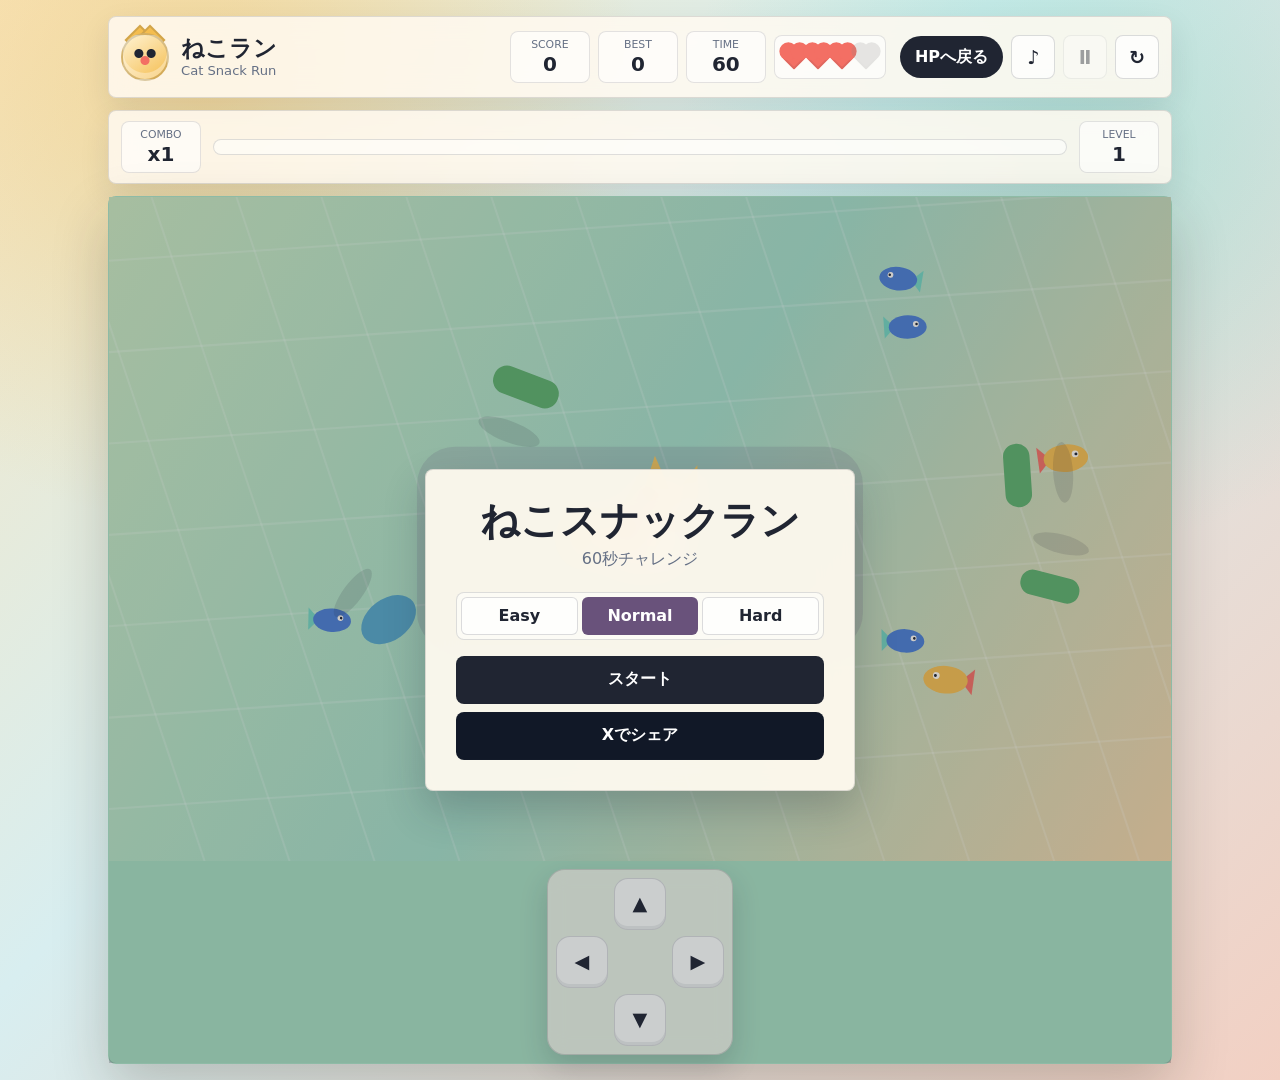
==== commit 43c344c7: "Use stable X share intent link" ====
--- a/cat-game/index.html
+++ b/cat-game/index.html
@@ -8,7 +8,7 @@
 *{box-sizing:border-box}body{margin:0;min-height:100vh;color:#202532;font-family:Yu Gothic,Hiragino Kaku Gothic ProN,Meiryo,system-ui,sans-serif;background:radial-gradient(circle at 16% 8%,#f4bd4f66,transparent 30%),radial-gradient(circle at 84% 14%,#74d4bf66,transparent 28%),linear-gradient(135deg,#f7e7c4,#d8eef0 42%,#f2d0c3);overflow-x:hidden}button{font:inherit}.app{min-height:100vh;padding:clamp(8px,1.4vw,16px);display:grid;place-items:center}.game{width:min(1180px,calc((100vh - 235px)*1.6),100%);display:grid;gap:12px}.top,.meter{background:#fffaf0dc;border:1px solid #20253224;border-radius:8px;box-shadow:0 12px 30px #2025321a;backdrop-filter:blur(14px)}.top{min-height:82px;padding:12px;display:grid;grid-template-columns:minmax(180px,1fr) auto auto;align-items:center;gap:14px}.brand{min-width:0;display:flex;align-items:center;gap:12px}.mark{width:48px;height:48px;position:relative;flex:0 0 auto;border-radius:50%;border:2px solid #20253229;background:radial-gradient(circle at 36% 42%,#202532 0 4px,transparent 5px),radial-gradient(circle at 64% 42%,#202532 0 4px,transparent 5px),radial-gradient(circle at 50% 58%,#f36f64 0 4px,transparent 5px),linear-gradient(145deg,#fff3d3,#f4bd4f);box-shadow:inset 0 -6px 0 #ffffff57}.mark:before,.mark:after{content:'';position:absolute;top:-6px;width:18px;height:18px;background:#f4bd4f;border:2px solid #20253229;transform:rotate(45deg);z-index:-1}.mark:before{left:6px}.mark:after{right:6px}h1,h2,p{margin:0}h1{font-size:clamp(1.1rem,1.8vw,1.65rem);line-height:1.05;white-space:nowrap}.brand p{margin-top:3px;color:#657085;font-size:.82rem}.stats{display:flex;align-items:center;justify-content:center;gap:8px}.stat,.combo,.level,.life{min-width:80px;padding:7px 10px;border:1px solid #2025321f;border-radius:8px;background:#ffffff94;text-align:center}.stat span,.combo span,.level span{display:block;color:#657085;font-size:.68rem;line-height:1.1;text-transform:uppercase}.stat strong,.combo strong,.level strong{display:block;margin-top:2px;font-size:1.25rem;line-height:1.1}.life{min-width:108px;height:44px;display:flex;align-items:center;justify-content:center;gap:6px}.life span{width:18px;height:18px;position:relative;background:#f36f64;transform:rotate(45deg);border-radius:4px 4px 1px 4px;box-shadow:inset -2px -2px 0 #20253217}.life span:before,.life span:after{content:'';position:absolute;width:18px;height:18px;border-radius:50%;background:inherit}.life span:before{left:-8px;top:0}.life span:after{left:0;top:-8px}.life .off{opacity:.2;filter:grayscale(1)}.actions{display:flex;align-items:center;justify-content:flex-end;gap:8px}.back,.icon,.mode,.primary,.pad{border:1px solid #20253229;cursor:pointer;transition:transform .15s,background .15s,opacity .15s}.back{min-height:42px;padding:9px 14px;display:inline-flex;align-items:center;justify-content:center;border-radius:999px;background:#202532;color:white;text-decoration:none;font-weight:900}.icon{width:44px;height:44px;display:grid;place-items:center;border-radius:8px;background:#ffffffb8;color:#202532;font-size:1.2rem;font-weight:900}.icon:disabled{cursor:not-allowed;opacity:.42}.back:hover,.icon:hover,.mode:hover,.primary:hover,.pad:hover{transform:translateY(-1px);background:white}.meter{padding:10px 12px;display:grid;grid-template-columns:auto minmax(160px,1fr) auto;align-items:center;gap:12px}.bar{height:16px;overflow:hidden;border:1px solid #20253224;border-radius:999px;background:#ffffff85}.bar span{display:block;width:0;height:100%;border-radius:inherit;background:linear-gradient(90deg,#74d4bf,#f4bd4f,#f36f64);transition:width .12s linear}.stage{position:relative;overflow:hidden;border:1px solid #2025322e;border-radius:8px;background:#a7ddbf;box-shadow:0 22px 55px #241e1238}canvas{width:100%;aspect-ratio:16/10;display:block;touch-action:none;cursor:crosshair}.overlay{position:absolute;inset:0;z-index:4;display:grid;place-items:center;padding:18px;background:#20253238}.overlay.hide{opacity:0;pointer-events:none}.panel{width:min(430px,100%);padding:clamp(20px,4vw,30px);border:1px solid #20253224;border-radius:8px;background:#fffaf0f0;box-shadow:0 18px 42px #2025323d;text-align:center;backdrop-filter:blur(16px)}.panel h2{font-size:clamp(1.55rem,4.4vw,2.45rem);line-height:1.05}.panel p{margin-top:8px;color:#657085}.history{margin:14px 0 0;padding:0;display:grid;gap:6px;list-style:none}.history[hidden]{display:none}.history li{min-height:34px;padding:6px 10px;display:flex;align-items:center;justify-content:space-between;border:1px solid #2025321f;border-radius:8px;background:#ffffff9e}.history span{width:24px;height:24px;display:grid;place-items:center;border-radius:50%;background:#69527b;color:white;font-size:.8rem;font-weight:900}.modes{margin:22px auto 16px;padding:4px;display:grid;grid-template-columns:repeat(3,1fr);gap:4px;border:1px solid #20253224;border-radius:8px;background:#ffffff8c}.mode{min-height:38px;border-radius:6px;background:#ffffffb8;color:#202532;font-weight:700}.mode.on{background:#69527b;color:white;border-color:transparent}.primary{width:100%;min-height:48px;border-radius:8px;background:#202532;color:white;font-weight:800}.padbox{position:absolute;left:50%;bottom:clamp(10px,3vw,18px);z-index:2;display:grid;grid-template-columns:repeat(3,52px);grid-template-rows:repeat(3,52px);gap:6px;padding:8px;border:1px solid #20253229;border-radius:18px;background:#fffaf0bd;box-shadow:0 12px 28px #2025322e;backdrop-filter:blur(10px);transform:translateX(-50%);touch-action:none;user-select:none}.pad{width:52px;height:52px;display:grid;place-items:center;border-radius:14px;background:#ffffffd1;color:#202532;box-shadow:inset 0 -3px 0 #20253214;font-size:1.2rem;font-weight:900;line-height:1}.pad.active,.pad:active{background:#f4bd4f;transform:translateY(1px)}[data-dir=up]{grid-column:2;grid-row:1}[data-dir=left]{grid-column:1;grid-row:2}[data-dir=right]{grid-column:3;grid-row:2}[data-dir=down]{grid-column:2;grid-row:3}.sr{position:absolute;width:1px;height:1px;padding:0;margin:-1px;overflow:hidden;clip:rect(0,0,0,0);white-space:nowrap;border:0}@media(max-width:760px){.top{grid-template-columns:1fr auto}.stats{grid-column:1/-1;order:3;width:100%;display:grid;grid-template-columns:repeat(4,minmax(0,1fr))}.stat,.life{min-width:0}}@media(max-width:560px){.app{padding:8px;align-items:start}.top{gap:10px;padding:10px}.mark{width:40px;height:40px}.actions{gap:5px}.icon{width:38px;height:38px}.stats{gap:6px}.stat,.combo,.level{padding:6px 4px}.stat strong,.combo strong,.level strong{font-size:1.05rem}.life{height:40px;gap:4px}.life span,.life span:before,.life span:after{width:14px;height:14px}.life span:before{left:-6px}.life span:after{top:-6px}.meter{grid-template-columns:1fr;gap:8px}.combo,.level{display:none}.panel{padding:18px}.padbox{grid-template-columns:repeat(3,46px);grid-template-rows:repeat(3,46px);gap:5px;padding:7px}.pad{width:46px;height:46px;border-radius:12px}}
 @media(max-width:560px){.stage{display:grid;gap:8px;overflow:visible;background:#a7ddbf}.padbox{position:static;left:auto;bottom:auto;z-index:1;margin:0 auto 8px;transform:none}}
 .stage{display:grid;gap:8px;overflow:visible;background:#a7ddbf}.padbox{position:static;left:auto;bottom:auto;z-index:1;margin:0 auto 8px;transform:none}
-.share{margin-top:8px;background:#111827}.share:hover{background:#000;color:white}
+.share{margin-top:8px;background:#111827;display:flex;align-items:center;justify-content:center;text-decoration:none}.share:hover{background:#000;color:white}
 </style>
 </head>
 <body>
@@ -22,14 +22,14 @@
 (()=>{'use strict';
 const W=1000,H=625,MAX=.033,KB='cat-snack-run-best',KS='cat-snack-run-scores',modes={easy:{time:70,lives:4,fish:4,haz:3,speed:115},normal:{time:60,lives:3,fish:5,haz:4,speed:145},hard:{time:55,lives:3,fish:6,haz:6,speed:174}},$=id=>document.getElementById(id),canvas=$('canvas'),ctx=canvas.getContext('2d'),score=$('score'),best=$('best'),time=$('time'),life=$('life'),combo=$('combo'),level=$('level'),power=$('power'),overlay=$('overlay'),title=$('title'),copy=$('copy'),history=$('history'),start=$('start'),pause=$('pause'),restart=$('restart'),sound=$('sound'),modeBtns=[...document.querySelectorAll('.mode')],pads=[...document.querySelectorAll('[data-dir]')];
 let mode='normal',muted=false,audio=null,last=performance.now(),raf=0;const input={keys:new Set,target:null,pointer:false},state={phase:'ready',score:0,best:readBest(),combo:1,comboClock:0,level:1,lives:3,time:60,cat:null,fish:[],haz:[],yarn:null,particles:[],fishClock:0,yarnClock:8};
-best.textContent=state.best;start.insertAdjacentHTML('afterend',`<button class='primary share' id='share' type='button' hidden>Xでシェア</button>`);const share=$('share');selectMode(mode);resize();reset(false);requestAnimationFrame(loop);addEventListener('resize',resize);
-start.onclick=()=>state.phase==='paused'?resume():reset(true);share.onclick=shareResult;pause.onclick=()=>state.phase==='playing'?pauseGame():resume();restart.onclick=()=>reset(true);sound.onclick=()=>{muted=!muted;sound.style.opacity=muted?'.45':'1'};modeBtns.forEach(b=>b.onclick=()=>selectMode(b.dataset.mode));
+best.textContent=state.best;start.insertAdjacentHTML('afterend',`<a class='primary share' id='share' href='#' target='_blank' rel='noopener noreferrer' hidden>Xでシェア</a>`);const share=$('share');selectMode(mode);resize();reset(false);requestAnimationFrame(loop);addEventListener('resize',resize);
+start.onclick=()=>state.phase==='paused'?resume():reset(true);pause.onclick=()=>state.phase==='playing'?pauseGame():resume();restart.onclick=()=>reset(true);sound.onclick=()=>{muted=!muted;sound.style.opacity=muted?'.45':'1'};modeBtns.forEach(b=>b.onclick=()=>selectMode(b.dataset.mode));
 addEventListener('keydown',e=>{const k=e.key.toLowerCase();if(['arrowup','arrowdown','arrowleft','arrowright','w','a','s','d',' '].includes(k))e.preventDefault();if(k===' '&&state.phase==='playing')return pauseGame();if(k===' '&&state.phase==='paused')return resume();input.keys.add(k);if(['arrowup','arrowdown','arrowleft','arrowright','w','a','s','d'].includes(k))input.pointer=false});addEventListener('keyup',e=>input.keys.delete(e.key.toLowerCase()));
 canvas.onpointerdown=e=>{canvas.setPointerCapture(e.pointerId);input.pointer=true;input.target=point(e);if(state.phase!=='playing')reset(true)};canvas.onpointermove=e=>{if(e.buttons||e.pointerType==='touch'){input.pointer=true;input.target=point(e)}};canvas.onpointerup=e=>input.target=point(e);
 pads.forEach(btn=>{const key=`pad-${btn.dataset.dir}`,press=on=>{btn.classList.toggle('active',on);on?(input.keys.add(key),input.pointer=false):input.keys.delete(key)};btn.onpointerdown=e=>{e.preventDefault();btn.setPointerCapture(e.pointerId);if(state.phase!=='playing')reset(true);press(true)};btn.onpointerup=()=>press(false);btn.onpointercancel=()=>press(false);btn.onlostpointercapture=()=>press(false)});
 function resize(){const r=canvas.getBoundingClientRect(),d=Math.max(1,Math.min(2.5,devicePixelRatio||1));canvas.width=Math.round(r.width*d);canvas.height=Math.round(r.height*d);draw()}function loop(now){const dt=Math.min(MAX,(now-last)/1000);last=now;state.phase==='playing'?update(dt):idle(dt);draw();raf=requestAnimationFrame(loop)}
 function reset(play){const m=modes[mode];Object.assign(state,{phase:play?'playing':'ready',score:0,combo:1,comboClock:0,level:1,lives:m.lives,time:m.time,cat:{x:W/2,y:H/2,r:33,vx:0,vy:0,step:0,inv:0,power:0},fish:[],haz:[],yarn:null,particles:[],fishClock:0,yarnClock:7});input.target=null;input.pointer=false;pads.forEach(b=>{b.classList.remove('active');input.keys.delete(`pad-${b.dataset.dir}`)});history.hidden=true;history.textContent='';share.hidden=true;for(let i=0;i<m.fish;i++)spawnFish(i===0?'gold':'fish');for(let i=0;i<m.haz;i++)spawnHaz(i);pause.disabled=!play;pause.setAttribute('aria-label','一時停止');overlay.classList.toggle('hide',play);title.textContent='ねこスナックラン';copy.textContent=`${m.time}秒チャレンジ`;start.textContent='スタート';hud();draw();if(play)beep(540,.07,'triangle',.03)}
-function pauseGame(){state.phase='paused';pause.setAttribute('aria-label','再開');overlay.classList.remove('hide');title.textContent='一時停止';copy.textContent=`Score ${state.score}`;history.hidden=true;share.hidden=true;start.textContent='再開'}function resume(){state.phase='playing';pause.setAttribute('aria-label','一時停止');overlay.classList.add('hide');last=performance.now()}function end(){if(state.phase==='ended')return;state.phase='ended';pause.disabled=true;const scores=saveScore(state.score);state.best=Math.max(state.best,scores[0]||0);writeBest(state.best);overlay.classList.remove('hide');title.textContent=state.lives>0?'まんぷく':'おひるね';copy.textContent=`Score ${state.score} / Best ${state.best}`;renderScores(scores);share.hidden=false;start.textContent='もう一度';hud();beep(220,.12,'sawtooth',.025);setTimeout(()=>beep(330,.12,'triangle',.025),120)}
+function pauseGame(){state.phase='paused';pause.setAttribute('aria-label','再開');overlay.classList.remove('hide');title.textContent='一時停止';copy.textContent=`Score ${state.score}`;history.hidden=true;share.hidden=true;start.textContent='再開'}function resume(){state.phase='playing';pause.setAttribute('aria-label','一時停止');overlay.classList.add('hide');last=performance.now()}function end(){if(state.phase==='ended')return;state.phase='ended';pause.disabled=true;const scores=saveScore(state.score);state.best=Math.max(state.best,scores[0]||0);writeBest(state.best);overlay.classList.remove('hide');title.textContent=state.lives>0?'まんぷく':'おひるね';copy.textContent=`Score ${state.score} / Best ${state.best}`;renderScores(scores);updateShareLink();share.hidden=false;start.textContent='もう一度';hud();beep(220,.12,'sawtooth',.025);setTimeout(()=>beep(330,.12,'triangle',.025),120)}
 function selectMode(next){mode=modes[next]?next:'normal';modeBtns.forEach(b=>b.classList.toggle('on',b.dataset.mode===mode));if(state.phase==='ready'){state.time=modes[mode].time;state.lives=modes[mode].lives;copy.textContent=`${state.time}秒チャレンジ`;hud()}}function update(dt){state.time-=dt;if(state.time<=0){state.time=0;return end()}state.level=Math.max(1,Math.floor(state.score/12)+1);state.comboClock=Math.max(0,state.comboClock-dt);if(!state.comboClock)state.combo=1;state.fishClock-=dt;state.yarnClock-=dt;state.cat.inv=Math.max(0,state.cat.inv-dt);state.cat.power=Math.max(0,state.cat.power-dt);moveCat(dt);updateFish(dt);updateHaz(dt);updateYarn(dt);updateParticles(dt);if(state.haz.length<Math.min(modes[mode].haz+Math.floor(state.level/2),10))spawnHaz(state.haz.length);hud()}function idle(dt){updateFish(dt*.35);updateHaz(dt*.25);updateYarn(dt*.35);updateParticles(dt)}
 function moveCat(dt){const c=state.cat,b=c.power>0?1.35:1,s=(285+state.level*9)*b;let dx=0,dy=0;if(input.keys.has('arrowleft')||input.keys.has('a')||input.keys.has('pad-left'))dx--;if(input.keys.has('arrowright')||input.keys.has('d')||input.keys.has('pad-right'))dx++;if(input.keys.has('arrowup')||input.keys.has('w')||input.keys.has('pad-up'))dy--;if(input.keys.has('arrowdown')||input.keys.has('s')||input.keys.has('pad-down'))dy++;if(input.pointer&&input.target){const x=input.target.x-c.x,y=input.target.y-c.y,d=Math.hypot(x,y);if(d>4){dx=x/d;dy=y/d;const slow=Math.min(1,d/100);dx*=slow;dy*=slow}}else if(dx||dy){const d=Math.hypot(dx,dy);dx/=d;dy/=d}c.vx+=(dx*s-c.vx)*Math.min(1,dt*8);c.vy+=(dy*s-c.vy)*Math.min(1,dt*8);c.x=clamp(c.x+c.vx*dt,c.r+12,W-c.r-12);c.y=clamp(c.y+c.vy*dt,c.r+12,H-c.r-12);c.step+=(Math.abs(c.vx)+Math.abs(c.vy))*dt*.018;if(c.power>0&&Math.random()<dt*18)burst(c.x-Math.sign(c.vx||1)*28,c.y,'#f4bd4f',1)}
 function updateFish(dt){for(let i=state.fish.length-1;i>=0;i--){const f=state.fish[i];f.w+=dt*f.ws;f.x+=Math.sin(f.w)*dt*10;f.y+=Math.cos(f.w*.7)*dt*8;if(dist(f,state.cat)<f.r+state.cat.r)collect(i)}if(state.fishClock<=0&&state.fish.length<modes[mode].fish+2){spawnFish(Math.random()<.14?'gold':'fish');state.fishClock=rand(.9,1.45)}}function collect(i){const f=state.fish[i],base=f.kind==='gold'?8:3;state.combo=Math.min(9,state.combo+1);state.comboClock=2.2;state.score+=base*state.combo;burst(f.x,f.y,f.kind==='gold'?'#f4bd4f':'#4d7fd1',f.kind==='gold'?18:12);state.fish.splice(i,1);spawnFish(Math.random()<.18?'gold':'fish');beep(f.kind==='gold'?820:660,.045,'sine',.025)}
@@ -40,7 +40,7 @@
 function drawCat(c){if(!c)return;ctx.save();ctx.translate(c.x,c.y);ctx.scale(Math.abs(c.vx)>8?Math.sign(c.vx):1,1);if(c.inv>0&&Math.floor(c.inv*14)%2===0)ctx.globalAlpha=.55;ctx.fillStyle='rgba(32,37,50,.15)';ctx.beginPath();ctx.ellipse(0,38,43,13,0,0,Math.PI*2);ctx.fill();ctx.strokeStyle='#f6c85f';ctx.lineWidth=16;ctx.lineCap='round';ctx.beginPath();ctx.moveTo(-34,2);ctx.bezierCurveTo(-66,-24,-72,28,-48,24);ctx.stroke();ctx.fillStyle='#fff2d6';ctx.beginPath();ctx.ellipse(0,10,41,31,.08,0,Math.PI*2);ctx.arc(20,-16,30,0,Math.PI*2);ctx.fill();ctx.fillStyle='#f6c85f';ctx.beginPath();ctx.moveTo(4,-38);ctx.lineTo(14,-69);ctx.lineTo(28,-37);ctx.closePath();ctx.fill();ctx.beginPath();ctx.moveTo(34,-35);ctx.lineTo(54,-60);ctx.lineTo(55,-25);ctx.closePath();ctx.fill();ctx.fillStyle='#d5965c';ctx.beginPath();ctx.ellipse(-12,4,14,22,-.85,0,Math.PI*2);ctx.ellipse(10,-24,11,16,-.45,0,Math.PI*2);ctx.fill();ctx.fillStyle='#202532';ctx.beginPath();ctx.arc(14,-18,3.3,0,Math.PI*2);ctx.arc(36,-17,3.3,0,Math.PI*2);ctx.fill();ctx.fillStyle='#f36f64';ctx.beginPath();ctx.moveTo(25,-10);ctx.lineTo(30,-8);ctx.lineTo(25,-5);ctx.closePath();ctx.fill();ctx.strokeStyle='#202532';ctx.lineWidth=1.8;ctx.lineCap='round';for(const side of[-1,1]){ctx.beginPath();ctx.moveTo(25,-6);ctx.quadraticCurveTo(36,-5+side*5,49,-9+side*7);ctx.stroke()}const paw=Math.sin(c.step)*4;ctx.fillStyle='#fff2d6';ctx.beginPath();ctx.ellipse(-18,34+paw,10,8,0,0,Math.PI*2);ctx.ellipse(20,34-paw,10,8,0,0,Math.PI*2);ctx.fill();if(c.power>0){ctx.globalAlpha=.65;ctx.strokeStyle='#74d4bf';ctx.lineWidth=5;ctx.beginPath();ctx.arc(5,4,55+Math.sin(performance.now()/90)*4,0,Math.PI*2);ctx.stroke()}ctx.restore()}function drawParticles(){for(const p of state.particles){const a=Math.max(0,p.life/p.max);ctx.save();ctx.globalAlpha=a;ctx.fillStyle=p.color;ctx.beginPath();ctx.arc(p.x,p.y,p.size*a,0,Math.PI*2);ctx.fill();ctx.restore()}}
 function hud(){score.textContent=state.score;best.textContent=state.best;time.textContent=Math.ceil(state.time);combo.textContent=`x${state.combo}`;level.textContent=state.level;life.setAttribute('aria-label',`ライフ ${state.lives}`);[...life.children].forEach((h,i)=>h.classList.toggle('off',i>=state.lives));power.style.width=`${Math.round((state.cat?.power||0)/5*100)}%`}function point(e){const r=canvas.getBoundingClientRect();return{x:(e.clientX-r.left)/r.width*W,y:(e.clientY-r.top)/r.height*H}}function dist(a,b){return Math.hypot(a.x-b.x,a.y-b.y)}function rand(a,b){return Math.random()*(b-a)+a}function clamp(v,a,b){return Math.max(a,Math.min(b,v))}function round(x,y,w,h,r){r=Math.min(r,w/2,h/2);ctx.beginPath();ctx.moveTo(x+r,y);ctx.arcTo(x+w,y,x+w,y+h,r);ctx.arcTo(x+w,y+h,x,y+h,r);ctx.arcTo(x,y+h,x,y,r);ctx.arcTo(x,y,x+w,y,r);ctx.closePath()}
 function readBest(){try{return Math.max(Number(localStorage.getItem(KB)||0),readScores()[0]||0)}catch{return 0}}function writeBest(v){try{localStorage.setItem(KB,String(v))}catch{}}function readScores(){try{const s=JSON.parse(localStorage.getItem(KS)||'[]');return Array.isArray(s)?s.map(Number).filter(n=>Number.isFinite(n)&&n>=0).sort((a,b)=>b-a).slice(0,5):[]}catch{return[]}}function saveScore(s){const scores=readScores();scores.push(Number(s)||0);const top=scores.sort((a,b)=>b-a).slice(0,5);try{localStorage.setItem(KS,JSON.stringify(top))}catch{}return top}function renderScores(scores){history.textContent='';scores.forEach((s,i)=>{const li=document.createElement('li'),rank=document.createElement('span'),val=document.createElement('strong');rank.textContent=i+1;val.textContent=s;li.append(rank,val);history.append(li)});history.hidden=!scores.length}
-function shareResult(){const u=new URL(location.href);u.search='';u.hash='';const text=`ねこスナックランで ${state.score} 点！ Best ${state.best} 点\n#猫ソングスタジオ #ねこラン`;const x=`https://x.com/intent/post?text=${encodeURIComponent(text)}&url=${encodeURIComponent(u.href)}`;open(x,'_blank','noopener,noreferrer')}
+function updateShareLink(){const u=new URL(location.href);u.search='';u.hash='';const text=`ねこスナックランで ${state.score} 点！ Best ${state.best} 点\n#猫ソングスタジオ #ねこラン`;share.href=`https://twitter.com/intent/tweet?text=${encodeURIComponent(text)}&url=${encodeURIComponent(u.href)}`}
 function beep(f,d,t,gain){if(muted)return;try{audio=audio||new(window.AudioContext||window.webkitAudioContext)();const o=audio.createOscillator(),g=audio.createGain();o.type=t;o.frequency.value=f;g.gain.value=gain;g.gain.exponentialRampToValueAtTime(.0001,audio.currentTime+d);o.connect(g);g.connect(audio.destination);o.start();o.stop(audio.currentTime+d)}catch{muted=true;sound.style.opacity='.45'}}
 addEventListener('beforeunload',()=>cancelAnimationFrame(raf));
 })();
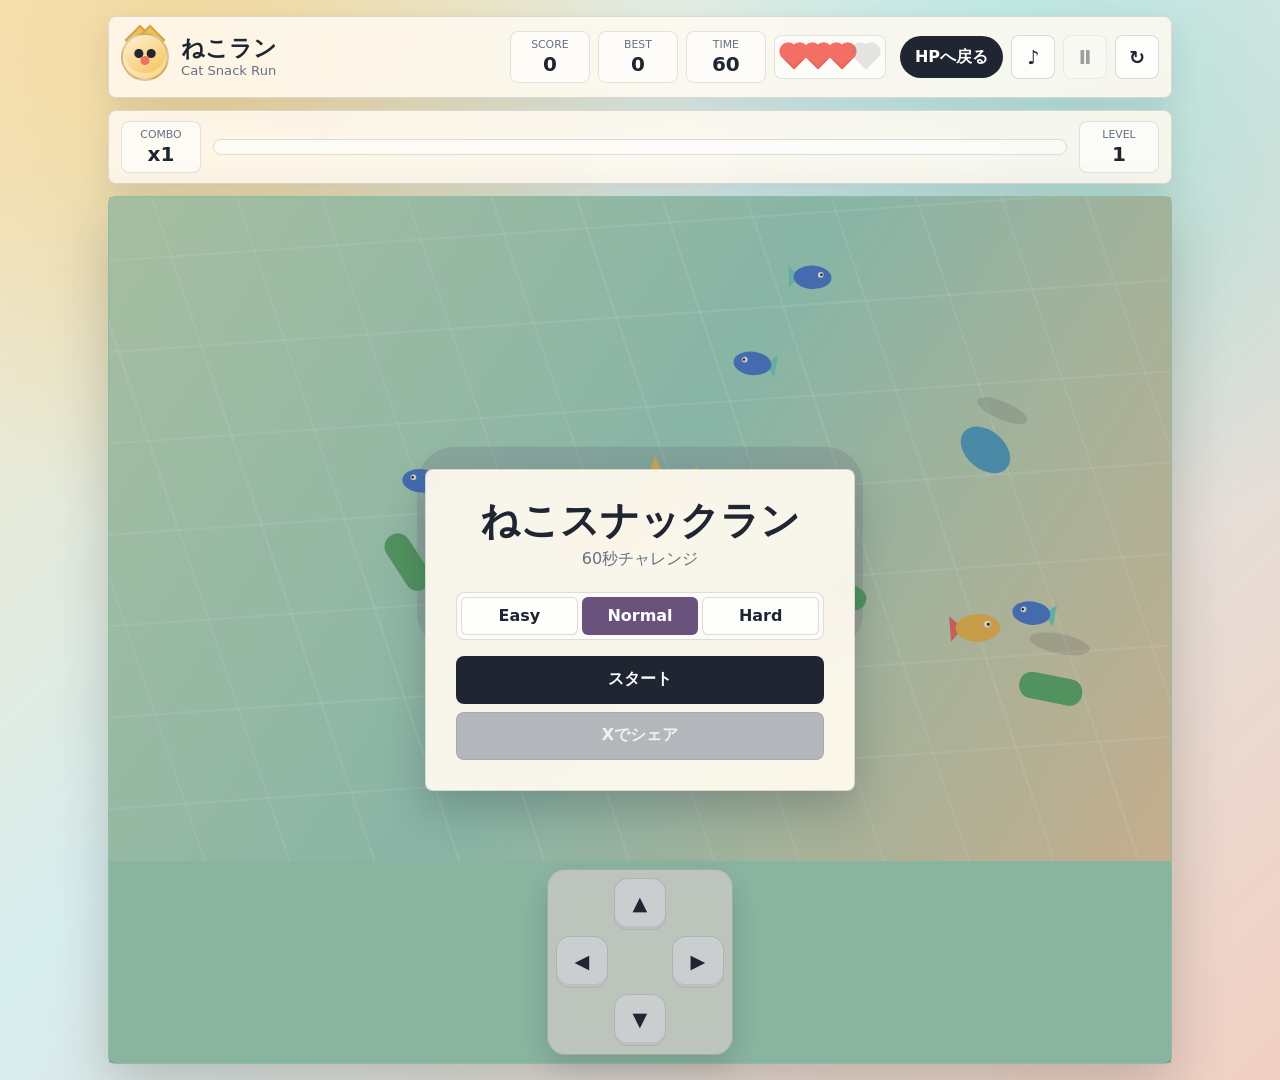
==== commit 9a9afaf8: "Show disabled share button before cat game starts" ====
--- a/cat-game/index.html
+++ b/cat-game/index.html
@@ -8,7 +8,7 @@
 *{box-sizing:border-box}body{margin:0;min-height:100vh;color:#202532;font-family:Yu Gothic,Hiragino Kaku Gothic ProN,Meiryo,system-ui,sans-serif;background:radial-gradient(circle at 16% 8%,#f4bd4f66,transparent 30%),radial-gradient(circle at 84% 14%,#74d4bf66,transparent 28%),linear-gradient(135deg,#f7e7c4,#d8eef0 42%,#f2d0c3);overflow-x:hidden}button{font:inherit}.app{min-height:100vh;padding:clamp(8px,1.4vw,16px);display:grid;place-items:center}.game{width:min(1180px,calc((100vh - 235px)*1.6),100%);display:grid;gap:12px}.top,.meter{background:#fffaf0dc;border:1px solid #20253224;border-radius:8px;box-shadow:0 12px 30px #2025321a;backdrop-filter:blur(14px)}.top{min-height:82px;padding:12px;display:grid;grid-template-columns:minmax(180px,1fr) auto auto;align-items:center;gap:14px}.brand{min-width:0;display:flex;align-items:center;gap:12px}.mark{width:48px;height:48px;position:relative;flex:0 0 auto;border-radius:50%;border:2px solid #20253229;background:radial-gradient(circle at 36% 42%,#202532 0 4px,transparent 5px),radial-gradient(circle at 64% 42%,#202532 0 4px,transparent 5px),radial-gradient(circle at 50% 58%,#f36f64 0 4px,transparent 5px),linear-gradient(145deg,#fff3d3,#f4bd4f);box-shadow:inset 0 -6px 0 #ffffff57}.mark:before,.mark:after{content:'';position:absolute;top:-6px;width:18px;height:18px;background:#f4bd4f;border:2px solid #20253229;transform:rotate(45deg);z-index:-1}.mark:before{left:6px}.mark:after{right:6px}h1,h2,p{margin:0}h1{font-size:clamp(1.1rem,1.8vw,1.65rem);line-height:1.05;white-space:nowrap}.brand p{margin-top:3px;color:#657085;font-size:.82rem}.stats{display:flex;align-items:center;justify-content:center;gap:8px}.stat,.combo,.level,.life{min-width:80px;padding:7px 10px;border:1px solid #2025321f;border-radius:8px;background:#ffffff94;text-align:center}.stat span,.combo span,.level span{display:block;color:#657085;font-size:.68rem;line-height:1.1;text-transform:uppercase}.stat strong,.combo strong,.level strong{display:block;margin-top:2px;font-size:1.25rem;line-height:1.1}.life{min-width:108px;height:44px;display:flex;align-items:center;justify-content:center;gap:6px}.life span{width:18px;height:18px;position:relative;background:#f36f64;transform:rotate(45deg);border-radius:4px 4px 1px 4px;box-shadow:inset -2px -2px 0 #20253217}.life span:before,.life span:after{content:'';position:absolute;width:18px;height:18px;border-radius:50%;background:inherit}.life span:before{left:-8px;top:0}.life span:after{left:0;top:-8px}.life .off{opacity:.2;filter:grayscale(1)}.actions{display:flex;align-items:center;justify-content:flex-end;gap:8px}.back,.icon,.mode,.primary,.pad{border:1px solid #20253229;cursor:pointer;transition:transform .15s,background .15s,opacity .15s}.back{min-height:42px;padding:9px 14px;display:inline-flex;align-items:center;justify-content:center;border-radius:999px;background:#202532;color:white;text-decoration:none;font-weight:900}.icon{width:44px;height:44px;display:grid;place-items:center;border-radius:8px;background:#ffffffb8;color:#202532;font-size:1.2rem;font-weight:900}.icon:disabled{cursor:not-allowed;opacity:.42}.back:hover,.icon:hover,.mode:hover,.primary:hover,.pad:hover{transform:translateY(-1px);background:white}.meter{padding:10px 12px;display:grid;grid-template-columns:auto minmax(160px,1fr) auto;align-items:center;gap:12px}.bar{height:16px;overflow:hidden;border:1px solid #20253224;border-radius:999px;background:#ffffff85}.bar span{display:block;width:0;height:100%;border-radius:inherit;background:linear-gradient(90deg,#74d4bf,#f4bd4f,#f36f64);transition:width .12s linear}.stage{position:relative;overflow:hidden;border:1px solid #2025322e;border-radius:8px;background:#a7ddbf;box-shadow:0 22px 55px #241e1238}canvas{width:100%;aspect-ratio:16/10;display:block;touch-action:none;cursor:crosshair}.overlay{position:absolute;inset:0;z-index:4;display:grid;place-items:center;padding:18px;background:#20253238}.overlay.hide{opacity:0;pointer-events:none}.panel{width:min(430px,100%);padding:clamp(20px,4vw,30px);border:1px solid #20253224;border-radius:8px;background:#fffaf0f0;box-shadow:0 18px 42px #2025323d;text-align:center;backdrop-filter:blur(16px)}.panel h2{font-size:clamp(1.55rem,4.4vw,2.45rem);line-height:1.05}.panel p{margin-top:8px;color:#657085}.history{margin:14px 0 0;padding:0;display:grid;gap:6px;list-style:none}.history[hidden]{display:none}.history li{min-height:34px;padding:6px 10px;display:flex;align-items:center;justify-content:space-between;border:1px solid #2025321f;border-radius:8px;background:#ffffff9e}.history span{width:24px;height:24px;display:grid;place-items:center;border-radius:50%;background:#69527b;color:white;font-size:.8rem;font-weight:900}.modes{margin:22px auto 16px;padding:4px;display:grid;grid-template-columns:repeat(3,1fr);gap:4px;border:1px solid #20253224;border-radius:8px;background:#ffffff8c}.mode{min-height:38px;border-radius:6px;background:#ffffffb8;color:#202532;font-weight:700}.mode.on{background:#69527b;color:white;border-color:transparent}.primary{width:100%;min-height:48px;border-radius:8px;background:#202532;color:white;font-weight:800}.padbox{position:absolute;left:50%;bottom:clamp(10px,3vw,18px);z-index:2;display:grid;grid-template-columns:repeat(3,52px);grid-template-rows:repeat(3,52px);gap:6px;padding:8px;border:1px solid #20253229;border-radius:18px;background:#fffaf0bd;box-shadow:0 12px 28px #2025322e;backdrop-filter:blur(10px);transform:translateX(-50%);touch-action:none;user-select:none}.pad{width:52px;height:52px;display:grid;place-items:center;border-radius:14px;background:#ffffffd1;color:#202532;box-shadow:inset 0 -3px 0 #20253214;font-size:1.2rem;font-weight:900;line-height:1}.pad.active,.pad:active{background:#f4bd4f;transform:translateY(1px)}[data-dir=up]{grid-column:2;grid-row:1}[data-dir=left]{grid-column:1;grid-row:2}[data-dir=right]{grid-column:3;grid-row:2}[data-dir=down]{grid-column:2;grid-row:3}.sr{position:absolute;width:1px;height:1px;padding:0;margin:-1px;overflow:hidden;clip:rect(0,0,0,0);white-space:nowrap;border:0}@media(max-width:760px){.top{grid-template-columns:1fr auto}.stats{grid-column:1/-1;order:3;width:100%;display:grid;grid-template-columns:repeat(4,minmax(0,1fr))}.stat,.life{min-width:0}}@media(max-width:560px){.app{padding:8px;align-items:start}.top{gap:10px;padding:10px}.mark{width:40px;height:40px}.actions{gap:5px}.icon{width:38px;height:38px}.stats{gap:6px}.stat,.combo,.level{padding:6px 4px}.stat strong,.combo strong,.level strong{font-size:1.05rem}.life{height:40px;gap:4px}.life span,.life span:before,.life span:after{width:14px;height:14px}.life span:before{left:-6px}.life span:after{top:-6px}.meter{grid-template-columns:1fr;gap:8px}.combo,.level{display:none}.panel{padding:18px}.padbox{grid-template-columns:repeat(3,46px);grid-template-rows:repeat(3,46px);gap:5px;padding:7px}.pad{width:46px;height:46px;border-radius:12px}}
 @media(max-width:560px){.stage{display:grid;gap:8px;overflow:visible;background:#a7ddbf}.padbox{position:static;left:auto;bottom:auto;z-index:1;margin:0 auto 8px;transform:none}}
 .stage{display:grid;gap:8px;overflow:visible;background:#a7ddbf}.padbox{position:static;left:auto;bottom:auto;z-index:1;margin:0 auto 8px;transform:none}
-.share{margin-top:8px;background:#111827;display:flex;align-items:center;justify-content:center;text-decoration:none}.share:hover{background:#000;color:white}
+.share{margin-top:8px;background:#111827;display:flex;align-items:center;justify-content:center;text-decoration:none}.share:hover{background:#000;color:white}.share.off{background:#9aa0aa;color:#eef0f4;cursor:not-allowed;opacity:.72;pointer-events:none}.share.off:hover{background:#9aa0aa;color:#eef0f4;transform:none}
 </style>
 </head>
 <body>
@@ -22,14 +22,14 @@
 (()=>{'use strict';
 const W=1000,H=625,MAX=.033,KB='cat-snack-run-best',KS='cat-snack-run-scores',modes={easy:{time:70,lives:4,fish:4,haz:3,speed:115},normal:{time:60,lives:3,fish:5,haz:4,speed:145},hard:{time:55,lives:3,fish:6,haz:6,speed:174}},$=id=>document.getElementById(id),canvas=$('canvas'),ctx=canvas.getContext('2d'),score=$('score'),best=$('best'),time=$('time'),life=$('life'),combo=$('combo'),level=$('level'),power=$('power'),overlay=$('overlay'),title=$('title'),copy=$('copy'),history=$('history'),start=$('start'),pause=$('pause'),restart=$('restart'),sound=$('sound'),modeBtns=[...document.querySelectorAll('.mode')],pads=[...document.querySelectorAll('[data-dir]')];
 let mode='normal',muted=false,audio=null,last=performance.now(),raf=0;const input={keys:new Set,target:null,pointer:false},state={phase:'ready',score:0,best:readBest(),combo:1,comboClock:0,level:1,lives:3,time:60,cat:null,fish:[],haz:[],yarn:null,particles:[],fishClock:0,yarnClock:8};
-best.textContent=state.best;start.insertAdjacentHTML('afterend',`<a class='primary share' id='share' href='#' target='_blank' rel='noopener noreferrer' hidden>Xでシェア</a>`);const share=$('share');selectMode(mode);resize();reset(false);requestAnimationFrame(loop);addEventListener('resize',resize);
+best.textContent=state.best;start.insertAdjacentHTML('afterend',`<a class='primary share off' id='share' href='#' target='_blank' rel='noopener noreferrer' aria-disabled='true' tabindex='-1'>Xでシェア</a>`);const share=$('share');selectMode(mode);resize();reset(false);requestAnimationFrame(loop);addEventListener('resize',resize);
 start.onclick=()=>state.phase==='paused'?resume():reset(true);pause.onclick=()=>state.phase==='playing'?pauseGame():resume();restart.onclick=()=>reset(true);sound.onclick=()=>{muted=!muted;sound.style.opacity=muted?'.45':'1'};modeBtns.forEach(b=>b.onclick=()=>selectMode(b.dataset.mode));
 addEventListener('keydown',e=>{const k=e.key.toLowerCase();if(['arrowup','arrowdown','arrowleft','arrowright','w','a','s','d',' '].includes(k))e.preventDefault();if(k===' '&&state.phase==='playing')return pauseGame();if(k===' '&&state.phase==='paused')return resume();input.keys.add(k);if(['arrowup','arrowdown','arrowleft','arrowright','w','a','s','d'].includes(k))input.pointer=false});addEventListener('keyup',e=>input.keys.delete(e.key.toLowerCase()));
 canvas.onpointerdown=e=>{canvas.setPointerCapture(e.pointerId);input.pointer=true;input.target=point(e);if(state.phase!=='playing')reset(true)};canvas.onpointermove=e=>{if(e.buttons||e.pointerType==='touch'){input.pointer=true;input.target=point(e)}};canvas.onpointerup=e=>input.target=point(e);
 pads.forEach(btn=>{const key=`pad-${btn.dataset.dir}`,press=on=>{btn.classList.toggle('active',on);on?(input.keys.add(key),input.pointer=false):input.keys.delete(key)};btn.onpointerdown=e=>{e.preventDefault();btn.setPointerCapture(e.pointerId);if(state.phase!=='playing')reset(true);press(true)};btn.onpointerup=()=>press(false);btn.onpointercancel=()=>press(false);btn.onlostpointercapture=()=>press(false)});
 function resize(){const r=canvas.getBoundingClientRect(),d=Math.max(1,Math.min(2.5,devicePixelRatio||1));canvas.width=Math.round(r.width*d);canvas.height=Math.round(r.height*d);draw()}function loop(now){const dt=Math.min(MAX,(now-last)/1000);last=now;state.phase==='playing'?update(dt):idle(dt);draw();raf=requestAnimationFrame(loop)}
-function reset(play){const m=modes[mode];Object.assign(state,{phase:play?'playing':'ready',score:0,combo:1,comboClock:0,level:1,lives:m.lives,time:m.time,cat:{x:W/2,y:H/2,r:33,vx:0,vy:0,step:0,inv:0,power:0},fish:[],haz:[],yarn:null,particles:[],fishClock:0,yarnClock:7});input.target=null;input.pointer=false;pads.forEach(b=>{b.classList.remove('active');input.keys.delete(`pad-${b.dataset.dir}`)});history.hidden=true;history.textContent='';share.hidden=true;for(let i=0;i<m.fish;i++)spawnFish(i===0?'gold':'fish');for(let i=0;i<m.haz;i++)spawnHaz(i);pause.disabled=!play;pause.setAttribute('aria-label','一時停止');overlay.classList.toggle('hide',play);title.textContent='ねこスナックラン';copy.textContent=`${m.time}秒チャレンジ`;start.textContent='スタート';hud();draw();if(play)beep(540,.07,'triangle',.03)}
-function pauseGame(){state.phase='paused';pause.setAttribute('aria-label','再開');overlay.classList.remove('hide');title.textContent='一時停止';copy.textContent=`Score ${state.score}`;history.hidden=true;share.hidden=true;start.textContent='再開'}function resume(){state.phase='playing';pause.setAttribute('aria-label','一時停止');overlay.classList.add('hide');last=performance.now()}function end(){if(state.phase==='ended')return;state.phase='ended';pause.disabled=true;const scores=saveScore(state.score);state.best=Math.max(state.best,scores[0]||0);writeBest(state.best);overlay.classList.remove('hide');title.textContent=state.lives>0?'まんぷく':'おひるね';copy.textContent=`Score ${state.score} / Best ${state.best}`;renderScores(scores);updateShareLink();share.hidden=false;start.textContent='もう一度';hud();beep(220,.12,'sawtooth',.025);setTimeout(()=>beep(330,.12,'triangle',.025),120)}
+function reset(play){const m=modes[mode];Object.assign(state,{phase:play?'playing':'ready',score:0,combo:1,comboClock:0,level:1,lives:m.lives,time:m.time,cat:{x:W/2,y:H/2,r:33,vx:0,vy:0,step:0,inv:0,power:0},fish:[],haz:[],yarn:null,particles:[],fishClock:0,yarnClock:7});input.target=null;input.pointer=false;pads.forEach(b=>{b.classList.remove('active');input.keys.delete(`pad-${b.dataset.dir}`)});history.hidden=true;history.textContent='';disableShare();for(let i=0;i<m.fish;i++)spawnFish(i===0?'gold':'fish');for(let i=0;i<m.haz;i++)spawnHaz(i);pause.disabled=!play;pause.setAttribute('aria-label','一時停止');overlay.classList.toggle('hide',play);title.textContent='ねこスナックラン';copy.textContent=`${m.time}秒チャレンジ`;start.textContent='スタート';hud();draw();if(play)beep(540,.07,'triangle',.03)}
+function pauseGame(){state.phase='paused';pause.setAttribute('aria-label','再開');overlay.classList.remove('hide');title.textContent='一時停止';copy.textContent=`Score ${state.score}`;history.hidden=true;disableShare();start.textContent='再開'}function resume(){state.phase='playing';pause.setAttribute('aria-label','一時停止');overlay.classList.add('hide');last=performance.now()}function end(){if(state.phase==='ended')return;state.phase='ended';pause.disabled=true;const scores=saveScore(state.score);state.best=Math.max(state.best,scores[0]||0);writeBest(state.best);overlay.classList.remove('hide');title.textContent=state.lives>0?'まんぷく':'おひるね';copy.textContent=`Score ${state.score} / Best ${state.best}`;renderScores(scores);updateShareLink();start.textContent='もう一度';hud();beep(220,.12,'sawtooth',.025);setTimeout(()=>beep(330,.12,'triangle',.025),120)}
 function selectMode(next){mode=modes[next]?next:'normal';modeBtns.forEach(b=>b.classList.toggle('on',b.dataset.mode===mode));if(state.phase==='ready'){state.time=modes[mode].time;state.lives=modes[mode].lives;copy.textContent=`${state.time}秒チャレンジ`;hud()}}function update(dt){state.time-=dt;if(state.time<=0){state.time=0;return end()}state.level=Math.max(1,Math.floor(state.score/12)+1);state.comboClock=Math.max(0,state.comboClock-dt);if(!state.comboClock)state.combo=1;state.fishClock-=dt;state.yarnClock-=dt;state.cat.inv=Math.max(0,state.cat.inv-dt);state.cat.power=Math.max(0,state.cat.power-dt);moveCat(dt);updateFish(dt);updateHaz(dt);updateYarn(dt);updateParticles(dt);if(state.haz.length<Math.min(modes[mode].haz+Math.floor(state.level/2),10))spawnHaz(state.haz.length);hud()}function idle(dt){updateFish(dt*.35);updateHaz(dt*.25);updateYarn(dt*.35);updateParticles(dt)}
 function moveCat(dt){const c=state.cat,b=c.power>0?1.35:1,s=(285+state.level*9)*b;let dx=0,dy=0;if(input.keys.has('arrowleft')||input.keys.has('a')||input.keys.has('pad-left'))dx--;if(input.keys.has('arrowright')||input.keys.has('d')||input.keys.has('pad-right'))dx++;if(input.keys.has('arrowup')||input.keys.has('w')||input.keys.has('pad-up'))dy--;if(input.keys.has('arrowdown')||input.keys.has('s')||input.keys.has('pad-down'))dy++;if(input.pointer&&input.target){const x=input.target.x-c.x,y=input.target.y-c.y,d=Math.hypot(x,y);if(d>4){dx=x/d;dy=y/d;const slow=Math.min(1,d/100);dx*=slow;dy*=slow}}else if(dx||dy){const d=Math.hypot(dx,dy);dx/=d;dy/=d}c.vx+=(dx*s-c.vx)*Math.min(1,dt*8);c.vy+=(dy*s-c.vy)*Math.min(1,dt*8);c.x=clamp(c.x+c.vx*dt,c.r+12,W-c.r-12);c.y=clamp(c.y+c.vy*dt,c.r+12,H-c.r-12);c.step+=(Math.abs(c.vx)+Math.abs(c.vy))*dt*.018;if(c.power>0&&Math.random()<dt*18)burst(c.x-Math.sign(c.vx||1)*28,c.y,'#f4bd4f',1)}
 function updateFish(dt){for(let i=state.fish.length-1;i>=0;i--){const f=state.fish[i];f.w+=dt*f.ws;f.x+=Math.sin(f.w)*dt*10;f.y+=Math.cos(f.w*.7)*dt*8;if(dist(f,state.cat)<f.r+state.cat.r)collect(i)}if(state.fishClock<=0&&state.fish.length<modes[mode].fish+2){spawnFish(Math.random()<.14?'gold':'fish');state.fishClock=rand(.9,1.45)}}function collect(i){const f=state.fish[i],base=f.kind==='gold'?8:3;state.combo=Math.min(9,state.combo+1);state.comboClock=2.2;state.score+=base*state.combo;burst(f.x,f.y,f.kind==='gold'?'#f4bd4f':'#4d7fd1',f.kind==='gold'?18:12);state.fish.splice(i,1);spawnFish(Math.random()<.18?'gold':'fish');beep(f.kind==='gold'?820:660,.045,'sine',.025)}
@@ -40,7 +40,7 @@
 function drawCat(c){if(!c)return;ctx.save();ctx.translate(c.x,c.y);ctx.scale(Math.abs(c.vx)>8?Math.sign(c.vx):1,1);if(c.inv>0&&Math.floor(c.inv*14)%2===0)ctx.globalAlpha=.55;ctx.fillStyle='rgba(32,37,50,.15)';ctx.beginPath();ctx.ellipse(0,38,43,13,0,0,Math.PI*2);ctx.fill();ctx.strokeStyle='#f6c85f';ctx.lineWidth=16;ctx.lineCap='round';ctx.beginPath();ctx.moveTo(-34,2);ctx.bezierCurveTo(-66,-24,-72,28,-48,24);ctx.stroke();ctx.fillStyle='#fff2d6';ctx.beginPath();ctx.ellipse(0,10,41,31,.08,0,Math.PI*2);ctx.arc(20,-16,30,0,Math.PI*2);ctx.fill();ctx.fillStyle='#f6c85f';ctx.beginPath();ctx.moveTo(4,-38);ctx.lineTo(14,-69);ctx.lineTo(28,-37);ctx.closePath();ctx.fill();ctx.beginPath();ctx.moveTo(34,-35);ctx.lineTo(54,-60);ctx.lineTo(55,-25);ctx.closePath();ctx.fill();ctx.fillStyle='#d5965c';ctx.beginPath();ctx.ellipse(-12,4,14,22,-.85,0,Math.PI*2);ctx.ellipse(10,-24,11,16,-.45,0,Math.PI*2);ctx.fill();ctx.fillStyle='#202532';ctx.beginPath();ctx.arc(14,-18,3.3,0,Math.PI*2);ctx.arc(36,-17,3.3,0,Math.PI*2);ctx.fill();ctx.fillStyle='#f36f64';ctx.beginPath();ctx.moveTo(25,-10);ctx.lineTo(30,-8);ctx.lineTo(25,-5);ctx.closePath();ctx.fill();ctx.strokeStyle='#202532';ctx.lineWidth=1.8;ctx.lineCap='round';for(const side of[-1,1]){ctx.beginPath();ctx.moveTo(25,-6);ctx.quadraticCurveTo(36,-5+side*5,49,-9+side*7);ctx.stroke()}const paw=Math.sin(c.step)*4;ctx.fillStyle='#fff2d6';ctx.beginPath();ctx.ellipse(-18,34+paw,10,8,0,0,Math.PI*2);ctx.ellipse(20,34-paw,10,8,0,0,Math.PI*2);ctx.fill();if(c.power>0){ctx.globalAlpha=.65;ctx.strokeStyle='#74d4bf';ctx.lineWidth=5;ctx.beginPath();ctx.arc(5,4,55+Math.sin(performance.now()/90)*4,0,Math.PI*2);ctx.stroke()}ctx.restore()}function drawParticles(){for(const p of state.particles){const a=Math.max(0,p.life/p.max);ctx.save();ctx.globalAlpha=a;ctx.fillStyle=p.color;ctx.beginPath();ctx.arc(p.x,p.y,p.size*a,0,Math.PI*2);ctx.fill();ctx.restore()}}
 function hud(){score.textContent=state.score;best.textContent=state.best;time.textContent=Math.ceil(state.time);combo.textContent=`x${state.combo}`;level.textContent=state.level;life.setAttribute('aria-label',`ライフ ${state.lives}`);[...life.children].forEach((h,i)=>h.classList.toggle('off',i>=state.lives));power.style.width=`${Math.round((state.cat?.power||0)/5*100)}%`}function point(e){const r=canvas.getBoundingClientRect();return{x:(e.clientX-r.left)/r.width*W,y:(e.clientY-r.top)/r.height*H}}function dist(a,b){return Math.hypot(a.x-b.x,a.y-b.y)}function rand(a,b){return Math.random()*(b-a)+a}function clamp(v,a,b){return Math.max(a,Math.min(b,v))}function round(x,y,w,h,r){r=Math.min(r,w/2,h/2);ctx.beginPath();ctx.moveTo(x+r,y);ctx.arcTo(x+w,y,x+w,y+h,r);ctx.arcTo(x+w,y+h,x,y+h,r);ctx.arcTo(x,y+h,x,y,r);ctx.arcTo(x,y,x+w,y,r);ctx.closePath()}
 function readBest(){try{return Math.max(Number(localStorage.getItem(KB)||0),readScores()[0]||0)}catch{return 0}}function writeBest(v){try{localStorage.setItem(KB,String(v))}catch{}}function readScores(){try{const s=JSON.parse(localStorage.getItem(KS)||'[]');return Array.isArray(s)?s.map(Number).filter(n=>Number.isFinite(n)&&n>=0).sort((a,b)=>b-a).slice(0,5):[]}catch{return[]}}function saveScore(s){const scores=readScores();scores.push(Number(s)||0);const top=scores.sort((a,b)=>b-a).slice(0,5);try{localStorage.setItem(KS,JSON.stringify(top))}catch{}return top}function renderScores(scores){history.textContent='';scores.forEach((s,i)=>{const li=document.createElement('li'),rank=document.createElement('span'),val=document.createElement('strong');rank.textContent=i+1;val.textContent=s;li.append(rank,val);history.append(li)});history.hidden=!scores.length}
-function updateShareLink(){const u=new URL(location.href);u.search='';u.hash='';const text=`ねこスナックランで ${state.score} 点！ Best ${state.best} 点\n#猫ソングスタジオ #ねこラン`;share.href=`https://twitter.com/intent/tweet?text=${encodeURIComponent(text)}&url=${encodeURIComponent(u.href)}`}
+function disableShare(){share.href='#';share.classList.add('off');share.setAttribute('aria-disabled','true');share.setAttribute('tabindex','-1')}function updateShareLink(){const u=new URL(location.href);u.search='';u.hash='';const text=`ねこスナックランで ${state.score} 点！ Best ${state.best} 点\n#猫ソングスタジオ #ねこラン`;share.href=`https://twitter.com/intent/tweet?text=${encodeURIComponent(text)}&url=${encodeURIComponent(u.href)}`;share.classList.remove('off');share.setAttribute('aria-disabled','false');share.removeAttribute('tabindex')}
 function beep(f,d,t,gain){if(muted)return;try{audio=audio||new(window.AudioContext||window.webkitAudioContext)();const o=audio.createOscillator(),g=audio.createGain();o.type=t;o.frequency.value=f;g.gain.value=gain;g.gain.exponentialRampToValueAtTime(.0001,audio.currentTime+d);o.connect(g);g.connect(audio.destination);o.start();o.stop(audio.currentTime+d)}catch{muted=true;sound.style.opacity='.45'}}
 addEventListener('beforeunload',()=>cancelAnimationFrame(raf));
 })();
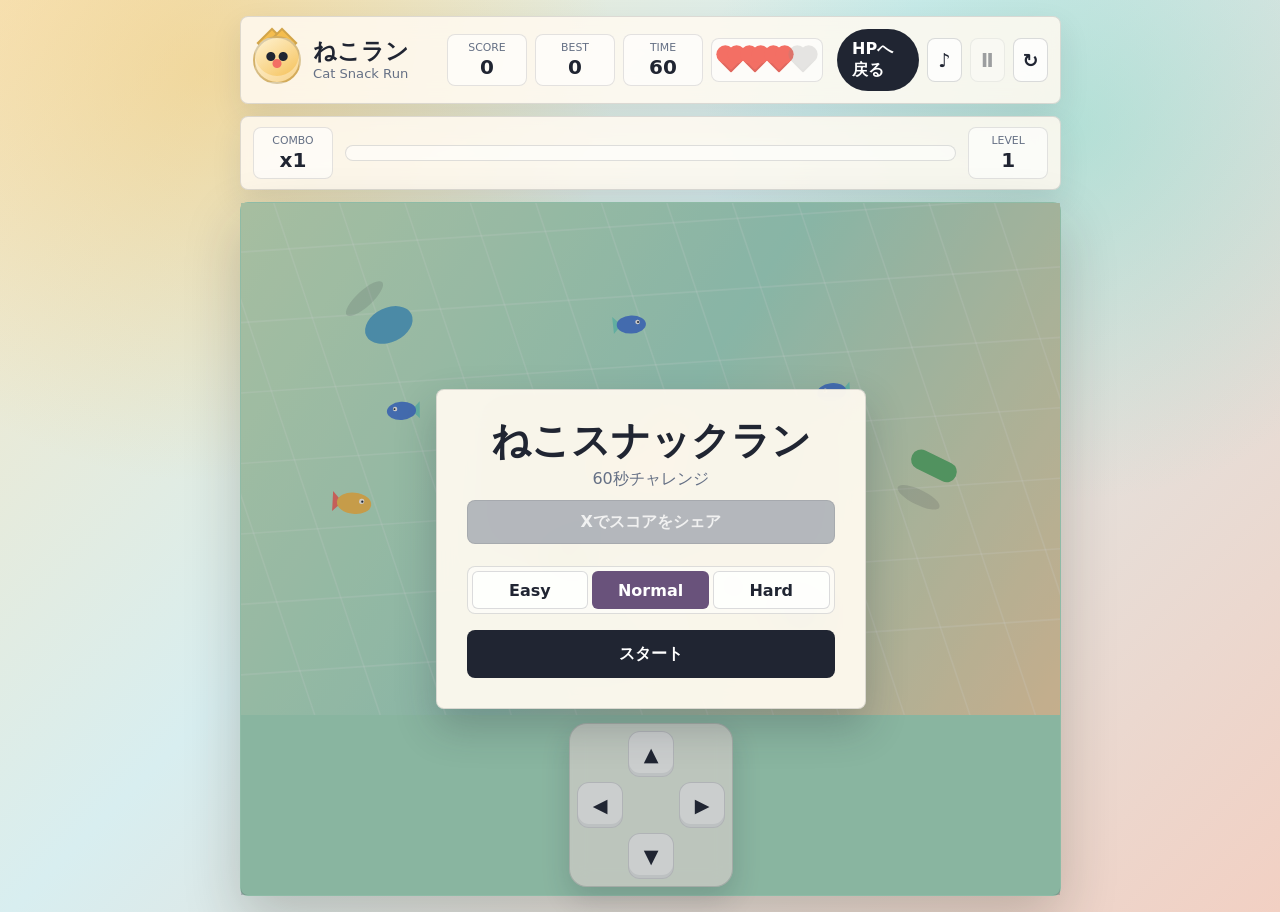
==== commit 7a628fdd: "Improve cat game tracking and result CTAs" ====
--- a/cat-game/index.html
+++ b/cat-game/index.html
@@ -3,33 +3,44 @@
 <head>
 <meta charset='utf-8'>
 <meta name='viewport' content='width=device-width,initial-scale=1'>
-<title>ねこスナックラン | 猫ソングスタジオ</title>
+<title>ねこスナックラン｜猫ソングスタジオ</title>
+<meta name='description' content='60秒で魚を集める、ゆるかわ猫ゲーム。スコアをシェアして猫ソングも楽しもう。'>
+<meta property='og:title' content='ねこスナックラン｜猫ソングスタジオ'>
+<meta property='og:description' content='60秒で魚を集める、ゆるかわ猫ゲーム。スコアをシェアして猫ソングも楽しもう。'>
+<meta property='og:type' content='website'>
+<meta property='og:url' content='https://kohei-nakama.github.io/neko-song-studio/cat-game/index.html'>
+<meta name='twitter:card' content='summary'>
+<!-- GA4 measurement ID: replace G-XXXXXXXXXX with the real ID after setup. -->
+<script async src='https://www.googletagmanager.com/gtag/js?id=G-XXXXXXXXXX'></script>
+<script>window.dataLayer=window.dataLayer||[];function gtag(){dataLayer.push(arguments)}gtag('js',new Date());gtag('config','G-XXXXXXXXXX');</script>
 <style>
-*{box-sizing:border-box}body{margin:0;min-height:100vh;color:#202532;font-family:Yu Gothic,Hiragino Kaku Gothic ProN,Meiryo,system-ui,sans-serif;background:radial-gradient(circle at 16% 8%,#f4bd4f66,transparent 30%),radial-gradient(circle at 84% 14%,#74d4bf66,transparent 28%),linear-gradient(135deg,#f7e7c4,#d8eef0 42%,#f2d0c3);overflow-x:hidden}button{font:inherit}.app{min-height:100vh;padding:clamp(8px,1.4vw,16px);display:grid;place-items:center}.game{width:min(1180px,calc((100vh - 235px)*1.6),100%);display:grid;gap:12px}.top,.meter{background:#fffaf0dc;border:1px solid #20253224;border-radius:8px;box-shadow:0 12px 30px #2025321a;backdrop-filter:blur(14px)}.top{min-height:82px;padding:12px;display:grid;grid-template-columns:minmax(180px,1fr) auto auto;align-items:center;gap:14px}.brand{min-width:0;display:flex;align-items:center;gap:12px}.mark{width:48px;height:48px;position:relative;flex:0 0 auto;border-radius:50%;border:2px solid #20253229;background:radial-gradient(circle at 36% 42%,#202532 0 4px,transparent 5px),radial-gradient(circle at 64% 42%,#202532 0 4px,transparent 5px),radial-gradient(circle at 50% 58%,#f36f64 0 4px,transparent 5px),linear-gradient(145deg,#fff3d3,#f4bd4f);box-shadow:inset 0 -6px 0 #ffffff57}.mark:before,.mark:after{content:'';position:absolute;top:-6px;width:18px;height:18px;background:#f4bd4f;border:2px solid #20253229;transform:rotate(45deg);z-index:-1}.mark:before{left:6px}.mark:after{right:6px}h1,h2,p{margin:0}h1{font-size:clamp(1.1rem,1.8vw,1.65rem);line-height:1.05;white-space:nowrap}.brand p{margin-top:3px;color:#657085;font-size:.82rem}.stats{display:flex;align-items:center;justify-content:center;gap:8px}.stat,.combo,.level,.life{min-width:80px;padding:7px 10px;border:1px solid #2025321f;border-radius:8px;background:#ffffff94;text-align:center}.stat span,.combo span,.level span{display:block;color:#657085;font-size:.68rem;line-height:1.1;text-transform:uppercase}.stat strong,.combo strong,.level strong{display:block;margin-top:2px;font-size:1.25rem;line-height:1.1}.life{min-width:108px;height:44px;display:flex;align-items:center;justify-content:center;gap:6px}.life span{width:18px;height:18px;position:relative;background:#f36f64;transform:rotate(45deg);border-radius:4px 4px 1px 4px;box-shadow:inset -2px -2px 0 #20253217}.life span:before,.life span:after{content:'';position:absolute;width:18px;height:18px;border-radius:50%;background:inherit}.life span:before{left:-8px;top:0}.life span:after{left:0;top:-8px}.life .off{opacity:.2;filter:grayscale(1)}.actions{display:flex;align-items:center;justify-content:flex-end;gap:8px}.back,.icon,.mode,.primary,.pad{border:1px solid #20253229;cursor:pointer;transition:transform .15s,background .15s,opacity .15s}.back{min-height:42px;padding:9px 14px;display:inline-flex;align-items:center;justify-content:center;border-radius:999px;background:#202532;color:white;text-decoration:none;font-weight:900}.icon{width:44px;height:44px;display:grid;place-items:center;border-radius:8px;background:#ffffffb8;color:#202532;font-size:1.2rem;font-weight:900}.icon:disabled{cursor:not-allowed;opacity:.42}.back:hover,.icon:hover,.mode:hover,.primary:hover,.pad:hover{transform:translateY(-1px);background:white}.meter{padding:10px 12px;display:grid;grid-template-columns:auto minmax(160px,1fr) auto;align-items:center;gap:12px}.bar{height:16px;overflow:hidden;border:1px solid #20253224;border-radius:999px;background:#ffffff85}.bar span{display:block;width:0;height:100%;border-radius:inherit;background:linear-gradient(90deg,#74d4bf,#f4bd4f,#f36f64);transition:width .12s linear}.stage{position:relative;overflow:hidden;border:1px solid #2025322e;border-radius:8px;background:#a7ddbf;box-shadow:0 22px 55px #241e1238}canvas{width:100%;aspect-ratio:16/10;display:block;touch-action:none;cursor:crosshair}.overlay{position:absolute;inset:0;z-index:4;display:grid;place-items:center;padding:18px;background:#20253238}.overlay.hide{opacity:0;pointer-events:none}.panel{width:min(430px,100%);padding:clamp(20px,4vw,30px);border:1px solid #20253224;border-radius:8px;background:#fffaf0f0;box-shadow:0 18px 42px #2025323d;text-align:center;backdrop-filter:blur(16px)}.panel h2{font-size:clamp(1.55rem,4.4vw,2.45rem);line-height:1.05}.panel p{margin-top:8px;color:#657085}.history{margin:14px 0 0;padding:0;display:grid;gap:6px;list-style:none}.history[hidden]{display:none}.history li{min-height:34px;padding:6px 10px;display:flex;align-items:center;justify-content:space-between;border:1px solid #2025321f;border-radius:8px;background:#ffffff9e}.history span{width:24px;height:24px;display:grid;place-items:center;border-radius:50%;background:#69527b;color:white;font-size:.8rem;font-weight:900}.modes{margin:22px auto 16px;padding:4px;display:grid;grid-template-columns:repeat(3,1fr);gap:4px;border:1px solid #20253224;border-radius:8px;background:#ffffff8c}.mode{min-height:38px;border-radius:6px;background:#ffffffb8;color:#202532;font-weight:700}.mode.on{background:#69527b;color:white;border-color:transparent}.primary{width:100%;min-height:48px;border-radius:8px;background:#202532;color:white;font-weight:800}.padbox{position:absolute;left:50%;bottom:clamp(10px,3vw,18px);z-index:2;display:grid;grid-template-columns:repeat(3,52px);grid-template-rows:repeat(3,52px);gap:6px;padding:8px;border:1px solid #20253229;border-radius:18px;background:#fffaf0bd;box-shadow:0 12px 28px #2025322e;backdrop-filter:blur(10px);transform:translateX(-50%);touch-action:none;user-select:none}.pad{width:52px;height:52px;display:grid;place-items:center;border-radius:14px;background:#ffffffd1;color:#202532;box-shadow:inset 0 -3px 0 #20253214;font-size:1.2rem;font-weight:900;line-height:1}.pad.active,.pad:active{background:#f4bd4f;transform:translateY(1px)}[data-dir=up]{grid-column:2;grid-row:1}[data-dir=left]{grid-column:1;grid-row:2}[data-dir=right]{grid-column:3;grid-row:2}[data-dir=down]{grid-column:2;grid-row:3}.sr{position:absolute;width:1px;height:1px;padding:0;margin:-1px;overflow:hidden;clip:rect(0,0,0,0);white-space:nowrap;border:0}@media(max-width:760px){.top{grid-template-columns:1fr auto}.stats{grid-column:1/-1;order:3;width:100%;display:grid;grid-template-columns:repeat(4,minmax(0,1fr))}.stat,.life{min-width:0}}@media(max-width:560px){.app{padding:8px;align-items:start}.top{gap:10px;padding:10px}.mark{width:40px;height:40px}.actions{gap:5px}.icon{width:38px;height:38px}.stats{gap:6px}.stat,.combo,.level{padding:6px 4px}.stat strong,.combo strong,.level strong{font-size:1.05rem}.life{height:40px;gap:4px}.life span,.life span:before,.life span:after{width:14px;height:14px}.life span:before{left:-6px}.life span:after{top:-6px}.meter{grid-template-columns:1fr;gap:8px}.combo,.level{display:none}.panel{padding:18px}.padbox{grid-template-columns:repeat(3,46px);grid-template-rows:repeat(3,46px);gap:5px;padding:7px}.pad{width:46px;height:46px;border-radius:12px}}
+*{box-sizing:border-box}body{margin:0;min-height:100vh;color:#202532;font-family:Yu Gothic,Hiragino Kaku Gothic ProN,Meiryo,system-ui,sans-serif;background:radial-gradient(circle at 16% 8%,#f4bd4f66,transparent 30%),radial-gradient(circle at 84% 14%,#74d4bf66,transparent 28%),linear-gradient(135deg,#f7e7c4,#d8eef0 42%,#f2d0c3);overflow-x:hidden}button{font:inherit}.app{min-height:100vh;padding:clamp(8px,1.4vw,16px);display:grid;place-items:center}.game{width:min(1180px,calc((100vh - 235px)*1.6),100%);display:grid;gap:12px}.top,.meter{background:#fffaf0dc;border:1px solid #20253224;border-radius:8px;box-shadow:0 12px 30px #2025321a;backdrop-filter:blur(14px)}.top{min-height:82px;padding:12px;display:grid;grid-template-columns:minmax(180px,1fr) auto auto;align-items:center;gap:14px}.brand{min-width:0;display:flex;align-items:center;gap:12px}.mark{width:48px;height:48px;position:relative;flex:0 0 auto;border-radius:50%;border:2px solid #20253229;background:radial-gradient(circle at 36% 42%,#202532 0 4px,transparent 5px),radial-gradient(circle at 64% 42%,#202532 0 4px,transparent 5px),radial-gradient(circle at 50% 58%,#f36f64 0 4px,transparent 5px),linear-gradient(145deg,#fff3d3,#f4bd4f);box-shadow:inset 0 -6px 0 #ffffff57}.mark:before,.mark:after{content:'';position:absolute;top:-6px;width:18px;height:18px;background:#f4bd4f;border:2px solid #20253229;transform:rotate(45deg);z-index:-1}.mark:before{left:6px}.mark:after{right:6px}h1,h2,p{margin:0}h1{font-size:clamp(1.1rem,1.8vw,1.65rem);line-height:1.05;white-space:nowrap}.brand p{margin-top:3px;color:#657085;font-size:.82rem}.stats{display:flex;align-items:center;justify-content:center;gap:8px}.stat,.combo,.level,.life{min-width:80px;padding:7px 10px;border:1px solid #2025321f;border-radius:8px;background:#ffffff94;text-align:center}.stat span,.combo span,.level span{display:block;color:#657085;font-size:.68rem;line-height:1.1;text-transform:uppercase}.stat strong,.combo strong,.level strong{display:block;margin-top:2px;font-size:1.25rem;line-height:1.1}.life{min-width:108px;height:44px;display:flex;align-items:center;justify-content:center;gap:6px}.life span{width:18px;height:18px;position:relative;background:#f36f64;transform:rotate(45deg);border-radius:4px 4px 1px 4px;box-shadow:inset -2px -2px 0 #20253217}.life span:before,.life span:after{content:'';position:absolute;width:18px;height:18px;border-radius:50%;background:inherit}.life span:before{left:-8px;top:0}.life span:after{left:0;top:-8px}.life .off{opacity:.2;filter:grayscale(1)}.actions{display:flex;align-items:center;justify-content:flex-end;gap:8px}.back,.icon,.mode,.primary,.pad{border:1px solid #20253229;cursor:pointer;transition:transform .15s,background .15s,opacity .15s}.back{min-height:42px;padding:9px 14px;display:inline-flex;align-items:center;justify-content:center;border-radius:999px;background:#202532;color:white;text-decoration:none;font-weight:900}.icon{width:44px;height:44px;display:grid;place-items:center;border-radius:8px;background:#ffffffb8;color:#202532;font-size:1.2rem;font-weight:900}.icon:disabled{cursor:not-allowed;opacity:.42}.back:hover,.icon:hover,.mode:hover,.primary:hover,.pad:hover{transform:translateY(-1px);background:white}.meter{padding:10px 12px;display:grid;grid-template-columns:auto minmax(160px,1fr) auto;align-items:center;gap:12px}.bar{height:16px;overflow:hidden;border:1px solid #20253224;border-radius:999px;background:#ffffff85}.bar span{display:block;width:0;height:100%;border-radius:inherit;background:linear-gradient(90deg,#74d4bf,#f4bd4f,#f36f64);transition:width .12s linear}.stage{position:relative;overflow:hidden;border:1px solid #2025322e;border-radius:8px;background:#a7ddbf;box-shadow:0 22px 55px #241e1238}canvas{width:100%;aspect-ratio:16/10;display:block;touch-action:none;cursor:crosshair}.overlay{position:absolute;inset:0;z-index:4;display:grid;place-items:center;padding:18px;background:#20253238}.overlay.hide{opacity:0;pointer-events:none}.panel{width:min(430px,100%);padding:clamp(20px,4vw,30px);border:1px solid #20253224;border-radius:8px;background:#fffaf0f0;box-shadow:0 18px 42px #2025323d;text-align:center;backdrop-filter:blur(16px)}.panel h2{font-size:clamp(1.55rem,4.4vw,2.45rem);line-height:1.05}.panel p{margin-top:8px;color:#657085}.history{margin:14px 0 0;padding:0;display:grid;gap:6px;list-style:none}.history[hidden]{display:none}.history li{min-height:34px;padding:6px 10px;display:flex;align-items:center;justify-content:space-between;border:1px solid #2025321f;border-radius:8px;background:#ffffff9e}.history span{width:24px;height:24px;display:grid;place-items:center;border-radius:50%;background:#69527b;color:white;font-size:.8rem;font-weight:900}.modes{margin:22px auto 16px;padding:4px;display:grid;grid-template-columns:repeat(3,1fr);gap:4px;border:1px solid #20253224;border-radius:8px;background:#ffffff8c}.mode{min-height:38px;border-radius:6px;background:#ffffffb8;color:#202532;font-weight:700}.mode.on{background:#69527b;color:white;border-color:transparent}.primary{width:100%;min-height:48px;border-radius:8px;background:#202532;color:white;font-weight:800}.padbox{position:absolute;left:50%;bottom:clamp(10px,3vw,18px);z-index:2;display:grid;grid-template-columns:repeat(3,52px);grid-template-rows:repeat(3,52px);gap:6px;padding:8px;border:1px solid #20253229;border-radius:18px;background:#fffaf0bd;box-shadow:0 12px 28px #2025322e;backdrop-filter:blur(10px);transform:translateX(-50%);touch-action:none;user-select:none}.pad{width:52px;height:52px;display:grid;place-items:center;border-radius:14px;background:#ffffffd1;color:#202532;box-shadow:inset 0 -3px 0 #20253214;font-size:1.2rem;font-weight:900;line-height:1}.pad.active,.pad:active{background:#f4bd4f;transform:translateY(1px)}[data-dir=up]{grid-column:2;grid-row:1}[data-dir=left]{grid-column:1;grid-row:2}[data-dir=right]{grid-column:3;grid-row:2}[data-dir=down]{grid-column:2;grid-row:3}.sr{position:absolute;width:1px;height:1px;padding:0;margin:-1px;overflow:hidden;clip:rect(0,0,0,0);white-space:nowrap;border:0}@media(min-width:761px){.game{width:min(1180px,calc((100vh - 400px)*1.6),100%)}}@media(max-width:760px){.top{grid-template-columns:1fr auto}.stats{grid-column:1/-1;order:3;width:100%;display:grid;grid-template-columns:repeat(4,minmax(0,1fr))}.stat,.life{min-width:0}}@media(max-width:560px){.app{padding:8px;align-items:start}.top{gap:10px;padding:10px}.mark{width:40px;height:40px}.actions{gap:5px}.icon{width:38px;height:38px}.stats{gap:6px}.stat,.combo,.level{padding:6px 4px}.stat strong,.combo strong,.level strong{font-size:1.05rem}.life{height:40px;gap:4px}.life span,.life span:before,.life span:after{width:14px;height:14px}.life span:before{left:-6px}.life span:after{top:-6px}.meter{grid-template-columns:1fr;gap:8px}.combo,.level{display:none}.panel{padding:18px}.padbox{grid-template-columns:repeat(3,46px);grid-template-rows:repeat(3,46px);gap:5px;padding:7px}.pad{width:46px;height:46px;border-radius:12px}}
 @media(max-width:560px){.stage{display:grid;gap:8px;overflow:visible;background:#a7ddbf}.padbox{position:static;left:auto;bottom:auto;z-index:1;margin:0 auto 8px;transform:none}}
 .stage{display:grid;gap:8px;overflow:visible;background:#a7ddbf}.padbox{position:static;left:auto;bottom:auto;z-index:1;margin:0 auto 8px;transform:none}
-.share{margin-top:8px;background:#111827;display:flex;align-items:center;justify-content:center;text-decoration:none}.share:hover{background:#000;color:white}.share.off{background:#9aa0aa;color:#eef0f4;cursor:not-allowed;opacity:.72;pointer-events:none}.share.off:hover{background:#9aa0aa;color:#eef0f4;transform:none}
+@media(min-width:761px){.padbox{grid-template-columns:repeat(3,46px);grid-template-rows:repeat(3,46px);gap:5px;padding:7px}.pad{width:46px;height:46px;border-radius:12px}}
+.resultbox{margin:12px 0 0;padding:10px 12px;border:1px solid #2025321f;border-radius:8px;background:#ffffff9e;text-align:left}.resultbox[hidden],.ctas[hidden],.cta[hidden]{display:none}.resultbox strong{display:block;color:#202532;font-size:1rem;line-height:1.35}.resultbox span{display:block;margin-top:4px;color:#657085;font-size:.9rem;line-height:1.45}.ctas{margin-top:10px;display:grid;gap:8px}.cta{min-height:44px;padding:10px 12px;display:flex;align-items:center;justify-content:center;border:1px solid #20253229;border-radius:8px;background:#202532;color:white;text-decoration:none;font-weight:800;cursor:pointer;transition:transform .15s,background .15s,opacity .15s}.cta:hover{transform:translateY(-1px)}.cta.youtube{background:#e62117}.cta.subscribe{background:#111827}.cta.alt{background:#fff;color:#202532}.ctas .share{margin-top:0}.share{margin-top:8px;background:#111827;display:flex;align-items:center;justify-content:center;text-decoration:none}.share:hover{background:#000;color:white}.share.off{background:#9aa0aa;color:#eef0f4;cursor:not-allowed;opacity:.72;pointer-events:none}.share.off:hover{background:#9aa0aa;color:#eef0f4;transform:none}@media(max-width:560px){.ctas{gap:7px}.cta{min-height:46px;padding:10px;font-size:.95rem}}
 </style>
 </head>
 <body>
 <main class='app'><section class='game' aria-label='ねこスナックラン'>
-<header class='top'><div class='brand'><span class='mark' aria-hidden='true'></span><div><h1>ねこラン</h1><p>Cat Snack Run</p></div></div><div class='stats' aria-live='polite'><div class='stat'><span>Score</span><strong id='score'>0</strong></div><div class='stat'><span>Best</span><strong id='best'>0</strong></div><div class='stat'><span>Time</span><strong id='time'>60</strong></div><div class='life' id='life' aria-label='ライフ 3'><span></span><span></span><span></span><span></span></div></div><div class='actions'><a class='back' href='../'>HPへ戻る</a><button class='icon' id='sound' type='button' aria-label='音を切り替え'>♪</button><button class='icon' id='pause' type='button' aria-label='一時停止' disabled>Ⅱ</button><button class='icon' id='restart' type='button' aria-label='リスタート'>↻</button></div></header>
+<header class='top'><div class='brand'><span class='mark' aria-hidden='true'></span><div><h1>ねこラン</h1><p>Cat Snack Run</p></div></div><div class='stats' aria-live='polite'><div class='stat'><span>Score</span><strong id='score'>0</strong></div><div class='stat'><span>Best</span><strong id='best'>0</strong></div><div class='stat'><span>Time</span><strong id='time'>60</strong></div><div class='life' id='life' aria-label='ライフ 3'><span></span><span></span><span></span><span></span></div></div><div class='actions'><a class='back' href='../index.html'>HPへ戻る</a><button class='icon' id='sound' type='button' aria-label='音を切り替え'>♪</button><button class='icon' id='pause' type='button' aria-label='一時停止' disabled>Ⅱ</button><button class='icon' id='restart' type='button' aria-label='リスタート'>↻</button></div></header>
 <div class='meter'><div class='combo'><span>Combo</span><strong id='combo'>x1</strong></div><div class='bar' aria-label='やる気'><span id='power'></span></div><div class='level'><span>Level</span><strong id='level'>1</strong></div></div>
 <div class='stage'><canvas id='canvas' width='1000' height='625' aria-label='猫が魚を集めるゲーム'></canvas><div class='overlay' id='overlay'><div class='panel'><h2 id='title'>ねこスナックラン</h2><p id='copy'>60秒チャレンジ</p><ol class='history' id='history' aria-label='上位スコア' hidden></ol><div class='modes' role='group' aria-label='難易度'><button class='mode on' type='button' data-mode='easy'>Easy</button><button class='mode' type='button' data-mode='normal'>Normal</button><button class='mode' type='button' data-mode='hard'>Hard</button></div><button class='primary' id='start' type='button'>スタート</button></div></div><div class='padbox' aria-label='操作キー'><button class='pad' type='button' data-dir='up' aria-label='上'>▲</button><button class='pad' type='button' data-dir='left' aria-label='左'>◀</button><button class='pad' type='button' data-dir='right' aria-label='右'>▶</button><button class='pad' type='button' data-dir='down' aria-label='下'>▼</button></div></div>
 <p class='sr'>矢印キー、WASD、画面下の操作キー、または画面のドラッグで猫を動かします。</p>
 </section></main>
 <script>
 (()=>{'use strict';
-const W=1000,H=625,MAX=.033,KB='cat-snack-run-best',KS='cat-snack-run-scores',modes={easy:{time:70,lives:4,fish:4,haz:3,speed:115},normal:{time:60,lives:3,fish:5,haz:4,speed:145},hard:{time:55,lives:3,fish:6,haz:6,speed:174}},$=id=>document.getElementById(id),canvas=$('canvas'),ctx=canvas.getContext('2d'),score=$('score'),best=$('best'),time=$('time'),life=$('life'),combo=$('combo'),level=$('level'),power=$('power'),overlay=$('overlay'),title=$('title'),copy=$('copy'),history=$('history'),start=$('start'),pause=$('pause'),restart=$('restart'),sound=$('sound'),modeBtns=[...document.querySelectorAll('.mode')],pads=[...document.querySelectorAll('[data-dir]')];
-let mode='normal',muted=false,audio=null,last=performance.now(),raf=0;const input={keys:new Set,target:null,pointer:false},state={phase:'ready',score:0,best:readBest(),combo:1,comboClock:0,level:1,lives:3,time:60,cat:null,fish:[],haz:[],yarn:null,particles:[],fishClock:0,yarnClock:8};
-best.textContent=state.best;start.insertAdjacentHTML('afterend',`<a class='primary share off' id='share' href='#' target='_blank' rel='noopener noreferrer' aria-disabled='true' tabindex='-1'>Xでシェア</a>`);const share=$('share');selectMode(mode);resize();reset(false);requestAnimationFrame(loop);addEventListener('resize',resize);
-start.onclick=()=>state.phase==='paused'?resume():reset(true);pause.onclick=()=>state.phase==='playing'?pauseGame():resume();restart.onclick=()=>reset(true);sound.onclick=()=>{muted=!muted;sound.style.opacity=muted?'.45':'1'};modeBtns.forEach(b=>b.onclick=()=>selectMode(b.dataset.mode));
+const W=1000,H=625,MAX=.033,KB='cat-snack-run-best',KS='cat-snack-run-scores',modes={easy:{time:70,lives:4,fish:4,haz:3,speed:115},normal:{time:60,lives:3,fish:5,haz:4,speed:145},hard:{time:55,lives:3,fish:6,haz:6,speed:174}},$=id=>document.getElementById(id),canvas=$('canvas'),ctx=canvas.getContext('2d'),score=$('score'),best=$('best'),time=$('time'),life=$('life'),combo=$('combo'),level=$('level'),power=$('power'),overlay=$('overlay'),title=$('title'),copy=$('copy'),history=$('history'),start=$('start'),pause=$('pause'),restart=$('restart'),sound=$('sound'),modePanel=document.querySelector('.modes'),modeBtns=[...document.querySelectorAll('.mode')],pads=[...document.querySelectorAll('[data-dir]')];
+const YOUTUBE_CHANNEL='https://www.youtube.com/@nekosong_kouhei',UTM='utm_source=cat_game&utm_medium=game_result&utm_campaign=neko_snack_run',songRecommendations=[{min:0,max:49,catType:'のんびりネコタイプ',songTitle:'猫スヤスヤ',url:'https://www.youtube.com/@nekosong_kouhei'},{min:50,max:99,catType:'食いしんぼネコタイプ',songTitle:'猫スナックRUN',url:'https://www.youtube.com/@nekosong_kouhei'},{min:100,max:149,catType:'すばしっこいネコタイプ',songTitle:'てくてく猫',url:'https://www.youtube.com/@nekosong_kouhei'},{min:150,max:Infinity,catType:'覚醒ネコタイプ',songTitle:'猫魔神',url:'https://www.youtube.com/@nekosong_kouhei'}];
+let mode='normal',muted=false,audio=null,last=performance.now(),raf=0,currentRecommendation=songRecommendations[0];const input={keys:new Set,target:null,pointer:false},state={phase:'ready',score:0,best:readBest(),combo:1,comboClock:0,level:1,lives:3,time:60,cat:null,fish:[],haz:[],yarn:null,particles:[],fishClock:0,yarnClock:8};
+best.textContent=state.best;history.insertAdjacentHTML('afterend',`<div class='resultbox' id='resultbox' hidden><strong id='catType'></strong><span id='songPick'></span><span>ゲームのあとは、猫ソングで癒されよう。</span></div><div class='ctas' id='resultCtas' hidden><a class='cta share off' id='share' href='#' target='_blank' rel='noopener noreferrer' aria-disabled='true' tabindex='-1'>Xでスコアをシェア</a><a class='cta youtube' id='youtubeLink' href='https://www.youtube.com/@nekosong_kouhei' target='_blank' rel='noopener noreferrer'>おすすめ猫ソングを聴く</a><a class='cta subscribe' id='subscribeLink' href='https://www.youtube.com/@nekosong_kouhei' target='_blank' rel='noopener noreferrer'>チャンネル登録する</a><button class='cta alt' id='retryCta' type='button'>もう一度遊ぶ</button><a class='cta alt' id='homeCta' href='../index.html'>HPへ戻る</a></div>`);const resultBox=$('resultbox'),catType=$('catType'),songPick=$('songPick'),resultCtas=$('resultCtas'),share=$('share'),youtubeLink=$('youtubeLink'),subscribeLink=$('subscribeLink'),retryCta=$('retryCta'),homeCta=$('homeCta'),endOnlyCtas=[youtubeLink,subscribeLink,retryCta,homeCta];selectMode(mode);resize();reset(false);requestAnimationFrame(loop);addEventListener('resize',resize);
+start.onclick=()=>state.phase==='paused'?resume():(state.phase==='ended'&&trackEvent('cat_game_retry',{mode}),startRun());pause.onclick=()=>state.phase==='playing'?pauseGame():resume();restart.onclick=()=>{if(state.phase!=='ready')trackEvent('cat_game_retry',{mode});startRun()};sound.onclick=()=>{muted=!muted;sound.style.opacity=muted?'.45':'1'};modeBtns.forEach(b=>b.onclick=()=>{selectMode(b.dataset.mode);trackEvent('cat_game_mode_select',{mode})});retryCta.onclick=()=>{trackEvent('cat_game_retry',{mode});startRun()};document.querySelectorAll('.back,#homeCta').forEach(link=>link.addEventListener('click',()=>trackEvent('cat_game_back_home')));share.addEventListener('click',e=>{if(share.classList.contains('off')){e.preventDefault();return}trackEvent('cat_game_share_click',{mode,score:state.score,best:state.best})});youtubeLink.addEventListener('click',()=>trackEvent('cat_game_youtube_click',{score:state.score,cat_type:currentRecommendation.catType,recommended_song:currentRecommendation.songTitle}));subscribeLink.addEventListener('click',()=>trackEvent('cat_game_subscribe_click',{score:state.score,cat_type:currentRecommendation.catType}));
 addEventListener('keydown',e=>{const k=e.key.toLowerCase();if(['arrowup','arrowdown','arrowleft','arrowright','w','a','s','d',' '].includes(k))e.preventDefault();if(k===' '&&state.phase==='playing')return pauseGame();if(k===' '&&state.phase==='paused')return resume();input.keys.add(k);if(['arrowup','arrowdown','arrowleft','arrowright','w','a','s','d'].includes(k))input.pointer=false});addEventListener('keyup',e=>input.keys.delete(e.key.toLowerCase()));
-canvas.onpointerdown=e=>{canvas.setPointerCapture(e.pointerId);input.pointer=true;input.target=point(e);if(state.phase!=='playing')reset(true)};canvas.onpointermove=e=>{if(e.buttons||e.pointerType==='touch'){input.pointer=true;input.target=point(e)}};canvas.onpointerup=e=>input.target=point(e);
-pads.forEach(btn=>{const key=`pad-${btn.dataset.dir}`,press=on=>{btn.classList.toggle('active',on);on?(input.keys.add(key),input.pointer=false):input.keys.delete(key)};btn.onpointerdown=e=>{e.preventDefault();btn.setPointerCapture(e.pointerId);if(state.phase!=='playing')reset(true);press(true)};btn.onpointerup=()=>press(false);btn.onpointercancel=()=>press(false);btn.onlostpointercapture=()=>press(false)});
-function resize(){const r=canvas.getBoundingClientRect(),d=Math.max(1,Math.min(2.5,devicePixelRatio||1));canvas.width=Math.round(r.width*d);canvas.height=Math.round(r.height*d);draw()}function loop(now){const dt=Math.min(MAX,(now-last)/1000);last=now;state.phase==='playing'?update(dt):idle(dt);draw();raf=requestAnimationFrame(loop)}
-function reset(play){const m=modes[mode];Object.assign(state,{phase:play?'playing':'ready',score:0,combo:1,comboClock:0,level:1,lives:m.lives,time:m.time,cat:{x:W/2,y:H/2,r:33,vx:0,vy:0,step:0,inv:0,power:0},fish:[],haz:[],yarn:null,particles:[],fishClock:0,yarnClock:7});input.target=null;input.pointer=false;pads.forEach(b=>{b.classList.remove('active');input.keys.delete(`pad-${b.dataset.dir}`)});history.hidden=true;history.textContent='';disableShare();for(let i=0;i<m.fish;i++)spawnFish(i===0?'gold':'fish');for(let i=0;i<m.haz;i++)spawnHaz(i);pause.disabled=!play;pause.setAttribute('aria-label','一時停止');overlay.classList.toggle('hide',play);title.textContent='ねこスナックラン';copy.textContent=`${m.time}秒チャレンジ`;start.textContent='スタート';hud();draw();if(play)beep(540,.07,'triangle',.03)}
-function pauseGame(){state.phase='paused';pause.setAttribute('aria-label','再開');overlay.classList.remove('hide');title.textContent='一時停止';copy.textContent=`Score ${state.score}`;history.hidden=true;disableShare();start.textContent='再開'}function resume(){state.phase='playing';pause.setAttribute('aria-label','一時停止');overlay.classList.add('hide');last=performance.now()}function end(){if(state.phase==='ended')return;state.phase='ended';pause.disabled=true;const scores=saveScore(state.score);state.best=Math.max(state.best,scores[0]||0);writeBest(state.best);overlay.classList.remove('hide');title.textContent=state.lives>0?'まんぷく':'おひるね';copy.textContent=`Score ${state.score} / Best ${state.best}`;renderScores(scores);updateShareLink();start.textContent='もう一度';hud();beep(220,.12,'sawtooth',.025);setTimeout(()=>beep(330,.12,'triangle',.025),120)}
+canvas.onpointerdown=e=>{canvas.setPointerCapture(e.pointerId);input.pointer=true;input.target=point(e);if(state.phase!=='playing')startRun()};canvas.onpointermove=e=>{if(e.buttons||e.pointerType==='touch'){input.pointer=true;input.target=point(e)}};canvas.onpointerup=e=>input.target=point(e);
+pads.forEach(btn=>{const key=`pad-${btn.dataset.dir}`,press=on=>{btn.classList.toggle('active',on);on?(input.keys.add(key),input.pointer=false):input.keys.delete(key)};btn.onpointerdown=e=>{e.preventDefault();btn.setPointerCapture(e.pointerId);if(state.phase!=='playing')startRun();press(true)};btn.onpointerup=()=>press(false);btn.onpointercancel=()=>press(false);btn.onlostpointercapture=()=>press(false)});
+function trackEvent(name,params={}){if(typeof gtag==='function'){gtag('event',name,params)}}function startRun(){reset(true);trackEvent('cat_game_start',{mode,source_page:'cat_game'})}function resize(){const r=canvas.getBoundingClientRect(),d=Math.max(1,Math.min(2.5,devicePixelRatio||1));canvas.width=Math.round(r.width*d);canvas.height=Math.round(r.height*d);draw()}function loop(now){const dt=Math.min(MAX,(now-last)/1000);last=now;state.phase==='playing'?update(dt):idle(dt);draw();raf=requestAnimationFrame(loop)}
+function reset(play){const m=modes[mode];Object.assign(state,{phase:play?'playing':'ready',score:0,combo:1,comboClock:0,level:1,lives:m.lives,time:m.time,cat:{x:W/2,y:H/2,r:33,vx:0,vy:0,step:0,inv:0,power:0},fish:[],haz:[],yarn:null,particles:[],fishClock:0,yarnClock:7});input.target=null;input.pointer=false;pads.forEach(b=>{b.classList.remove('active');input.keys.delete(`pad-${b.dataset.dir}`)});history.hidden=true;history.textContent='';resultBox.hidden=true;resultCtas.hidden=play;endOnlyCtas.forEach(el=>el.hidden=true);modePanel.hidden=false;start.hidden=false;disableShare();for(let i=0;i<m.fish;i++)spawnFish(i===0?'gold':'fish');for(let i=0;i<m.haz;i++)spawnHaz(i);pause.disabled=!play;pause.setAttribute('aria-label','一時停止');overlay.classList.toggle('hide',play);title.textContent='ねこスナックラン';copy.textContent=`${m.time}秒チャレンジ`;start.textContent='スタート';hud();draw();if(play)beep(540,.07,'triangle',.03)}
+function pauseGame(){state.phase='paused';pause.setAttribute('aria-label','再開');overlay.classList.remove('hide');title.textContent='一時停止';copy.textContent=`Score ${state.score}`;history.hidden=true;resultBox.hidden=true;resultCtas.hidden=true;modePanel.hidden=true;start.hidden=false;disableShare();start.textContent='再開'}function resume(){state.phase='playing';pause.setAttribute('aria-label','一時停止');overlay.classList.add('hide');last=performance.now()}function end(){if(state.phase==='ended')return;const result=state.time<=0?'time_up':'game_over';state.phase='ended';pause.disabled=true;const scores=saveScore(state.score);state.best=Math.max(state.best,scores[0]||0);writeBest(state.best);currentRecommendation=getRecommendation(state.score);trackEvent('cat_game_end',{mode,score:state.score,best:state.best,level:state.level,result});overlay.classList.remove('hide');title.textContent=state.lives>0?'まんぷく':'おひるね';copy.textContent=`Score ${state.score} / Best ${state.best}`;renderScores(scores);renderRecommendation(currentRecommendation);updateResultLinks(currentRecommendation);updateShareLink();endOnlyCtas.forEach(el=>el.hidden=false);resultCtas.hidden=false;modePanel.hidden=true;start.hidden=true;hud();beep(220,.12,'sawtooth',.025);setTimeout(()=>beep(330,.12,'triangle',.025),120)}
 function selectMode(next){mode=modes[next]?next:'normal';modeBtns.forEach(b=>b.classList.toggle('on',b.dataset.mode===mode));if(state.phase==='ready'){state.time=modes[mode].time;state.lives=modes[mode].lives;copy.textContent=`${state.time}秒チャレンジ`;hud()}}function update(dt){state.time-=dt;if(state.time<=0){state.time=0;return end()}state.level=Math.max(1,Math.floor(state.score/12)+1);state.comboClock=Math.max(0,state.comboClock-dt);if(!state.comboClock)state.combo=1;state.fishClock-=dt;state.yarnClock-=dt;state.cat.inv=Math.max(0,state.cat.inv-dt);state.cat.power=Math.max(0,state.cat.power-dt);moveCat(dt);updateFish(dt);updateHaz(dt);updateYarn(dt);updateParticles(dt);if(state.haz.length<Math.min(modes[mode].haz+Math.floor(state.level/2),10))spawnHaz(state.haz.length);hud()}function idle(dt){updateFish(dt*.35);updateHaz(dt*.25);updateYarn(dt*.35);updateParticles(dt)}
 function moveCat(dt){const c=state.cat,b=c.power>0?1.35:1,s=(285+state.level*9)*b;let dx=0,dy=0;if(input.keys.has('arrowleft')||input.keys.has('a')||input.keys.has('pad-left'))dx--;if(input.keys.has('arrowright')||input.keys.has('d')||input.keys.has('pad-right'))dx++;if(input.keys.has('arrowup')||input.keys.has('w')||input.keys.has('pad-up'))dy--;if(input.keys.has('arrowdown')||input.keys.has('s')||input.keys.has('pad-down'))dy++;if(input.pointer&&input.target){const x=input.target.x-c.x,y=input.target.y-c.y,d=Math.hypot(x,y);if(d>4){dx=x/d;dy=y/d;const slow=Math.min(1,d/100);dx*=slow;dy*=slow}}else if(dx||dy){const d=Math.hypot(dx,dy);dx/=d;dy/=d}c.vx+=(dx*s-c.vx)*Math.min(1,dt*8);c.vy+=(dy*s-c.vy)*Math.min(1,dt*8);c.x=clamp(c.x+c.vx*dt,c.r+12,W-c.r-12);c.y=clamp(c.y+c.vy*dt,c.r+12,H-c.r-12);c.step+=(Math.abs(c.vx)+Math.abs(c.vy))*dt*.018;if(c.power>0&&Math.random()<dt*18)burst(c.x-Math.sign(c.vx||1)*28,c.y,'#f4bd4f',1)}
 function updateFish(dt){for(let i=state.fish.length-1;i>=0;i--){const f=state.fish[i];f.w+=dt*f.ws;f.x+=Math.sin(f.w)*dt*10;f.y+=Math.cos(f.w*.7)*dt*8;if(dist(f,state.cat)<f.r+state.cat.r)collect(i)}if(state.fishClock<=0&&state.fish.length<modes[mode].fish+2){spawnFish(Math.random()<.14?'gold':'fish');state.fishClock=rand(.9,1.45)}}function collect(i){const f=state.fish[i],base=f.kind==='gold'?8:3;state.combo=Math.min(9,state.combo+1);state.comboClock=2.2;state.score+=base*state.combo;burst(f.x,f.y,f.kind==='gold'?'#f4bd4f':'#4d7fd1',f.kind==='gold'?18:12);state.fish.splice(i,1);spawnFish(Math.random()<.18?'gold':'fish');beep(f.kind==='gold'?820:660,.045,'sine',.025)}
@@ -40,7 +51,8 @@
 function drawCat(c){if(!c)return;ctx.save();ctx.translate(c.x,c.y);ctx.scale(Math.abs(c.vx)>8?Math.sign(c.vx):1,1);if(c.inv>0&&Math.floor(c.inv*14)%2===0)ctx.globalAlpha=.55;ctx.fillStyle='rgba(32,37,50,.15)';ctx.beginPath();ctx.ellipse(0,38,43,13,0,0,Math.PI*2);ctx.fill();ctx.strokeStyle='#f6c85f';ctx.lineWidth=16;ctx.lineCap='round';ctx.beginPath();ctx.moveTo(-34,2);ctx.bezierCurveTo(-66,-24,-72,28,-48,24);ctx.stroke();ctx.fillStyle='#fff2d6';ctx.beginPath();ctx.ellipse(0,10,41,31,.08,0,Math.PI*2);ctx.arc(20,-16,30,0,Math.PI*2);ctx.fill();ctx.fillStyle='#f6c85f';ctx.beginPath();ctx.moveTo(4,-38);ctx.lineTo(14,-69);ctx.lineTo(28,-37);ctx.closePath();ctx.fill();ctx.beginPath();ctx.moveTo(34,-35);ctx.lineTo(54,-60);ctx.lineTo(55,-25);ctx.closePath();ctx.fill();ctx.fillStyle='#d5965c';ctx.beginPath();ctx.ellipse(-12,4,14,22,-.85,0,Math.PI*2);ctx.ellipse(10,-24,11,16,-.45,0,Math.PI*2);ctx.fill();ctx.fillStyle='#202532';ctx.beginPath();ctx.arc(14,-18,3.3,0,Math.PI*2);ctx.arc(36,-17,3.3,0,Math.PI*2);ctx.fill();ctx.fillStyle='#f36f64';ctx.beginPath();ctx.moveTo(25,-10);ctx.lineTo(30,-8);ctx.lineTo(25,-5);ctx.closePath();ctx.fill();ctx.strokeStyle='#202532';ctx.lineWidth=1.8;ctx.lineCap='round';for(const side of[-1,1]){ctx.beginPath();ctx.moveTo(25,-6);ctx.quadraticCurveTo(36,-5+side*5,49,-9+side*7);ctx.stroke()}const paw=Math.sin(c.step)*4;ctx.fillStyle='#fff2d6';ctx.beginPath();ctx.ellipse(-18,34+paw,10,8,0,0,Math.PI*2);ctx.ellipse(20,34-paw,10,8,0,0,Math.PI*2);ctx.fill();if(c.power>0){ctx.globalAlpha=.65;ctx.strokeStyle='#74d4bf';ctx.lineWidth=5;ctx.beginPath();ctx.arc(5,4,55+Math.sin(performance.now()/90)*4,0,Math.PI*2);ctx.stroke()}ctx.restore()}function drawParticles(){for(const p of state.particles){const a=Math.max(0,p.life/p.max);ctx.save();ctx.globalAlpha=a;ctx.fillStyle=p.color;ctx.beginPath();ctx.arc(p.x,p.y,p.size*a,0,Math.PI*2);ctx.fill();ctx.restore()}}
 function hud(){score.textContent=state.score;best.textContent=state.best;time.textContent=Math.ceil(state.time);combo.textContent=`x${state.combo}`;level.textContent=state.level;life.setAttribute('aria-label',`ライフ ${state.lives}`);[...life.children].forEach((h,i)=>h.classList.toggle('off',i>=state.lives));power.style.width=`${Math.round((state.cat?.power||0)/5*100)}%`}function point(e){const r=canvas.getBoundingClientRect();return{x:(e.clientX-r.left)/r.width*W,y:(e.clientY-r.top)/r.height*H}}function dist(a,b){return Math.hypot(a.x-b.x,a.y-b.y)}function rand(a,b){return Math.random()*(b-a)+a}function clamp(v,a,b){return Math.max(a,Math.min(b,v))}function round(x,y,w,h,r){r=Math.min(r,w/2,h/2);ctx.beginPath();ctx.moveTo(x+r,y);ctx.arcTo(x+w,y,x+w,y+h,r);ctx.arcTo(x+w,y+h,x,y+h,r);ctx.arcTo(x,y+h,x,y,r);ctx.arcTo(x,y,x+w,y,r);ctx.closePath()}
 function readBest(){try{return Math.max(Number(localStorage.getItem(KB)||0),readScores()[0]||0)}catch{return 0}}function writeBest(v){try{localStorage.setItem(KB,String(v))}catch{}}function readScores(){try{const s=JSON.parse(localStorage.getItem(KS)||'[]');return Array.isArray(s)?s.map(Number).filter(n=>Number.isFinite(n)&&n>=0).sort((a,b)=>b-a).slice(0,5):[]}catch{return[]}}function saveScore(s){const scores=readScores();scores.push(Number(s)||0);const top=scores.sort((a,b)=>b-a).slice(0,5);try{localStorage.setItem(KS,JSON.stringify(top))}catch{}return top}function renderScores(scores){history.textContent='';scores.forEach((s,i)=>{const li=document.createElement('li'),rank=document.createElement('span'),val=document.createElement('strong');rank.textContent=i+1;val.textContent=s;li.append(rank,val);history.append(li)});history.hidden=!scores.length}
-function disableShare(){share.href='#';share.classList.add('off');share.setAttribute('aria-disabled','true');share.setAttribute('tabindex','-1')}function updateShareLink(){const u=new URL(location.href);u.search='';u.hash='';const text=`ねこスナックランで ${state.score} 点！ Best ${state.best} 点\n#猫ソングスタジオ #ねこラン`;share.href=`https://twitter.com/intent/tweet?text=${encodeURIComponent(text)}&url=${encodeURIComponent(u.href)}`;share.classList.remove('off');share.setAttribute('aria-disabled','false');share.removeAttribute('tabindex')}
+function getRecommendation(s){return songRecommendations.find(r=>s>=r.min&&s<=r.max)||songRecommendations[songRecommendations.length-1]}function withUtm(url){const u=new URL(url,location.href);UTM.split('&').forEach(pair=>{const [k,v]=pair.split('=');u.searchParams.set(k,v)});return u.href}function renderRecommendation(r){catType.textContent=`あなたは「${r.catType}」！`;songPick.textContent=`おすすめ曲：${r.songTitle}`;resultBox.hidden=false}function updateResultLinks(r){youtubeLink.href=withUtm(r.url);subscribeLink.href=withUtm(YOUTUBE_CHANNEL)}
+function disableShare(){share.href='#';share.classList.add('off');share.setAttribute('aria-disabled','true');share.setAttribute('tabindex','-1')}function updateShareLink(){const u=new URL(location.href);u.search='';u.hash='';const text=`ねこスナックランで${state.score}点とったにゃ！\nあなたは超えられる？🐾\n\n#猫ソングスタジオ #ねこスナックラン #猫ゲーム`;share.href=`https://twitter.com/intent/tweet?text=${encodeURIComponent(text)}&url=${encodeURIComponent(u.href)}`;share.classList.remove('off');share.setAttribute('aria-disabled','false');share.removeAttribute('tabindex')}
 function beep(f,d,t,gain){if(muted)return;try{audio=audio||new(window.AudioContext||window.webkitAudioContext)();const o=audio.createOscillator(),g=audio.createGain();o.type=t;o.frequency.value=f;g.gain.value=gain;g.gain.exponentialRampToValueAtTime(.0001,audio.currentTime+d);o.connect(g);g.connect(audio.destination);o.start();o.stop(audio.currentTime+d)}catch{muted=true;sound.style.opacity='.45'}}
 addEventListener('beforeunload',()=>cancelAnimationFrame(raf));
 })();
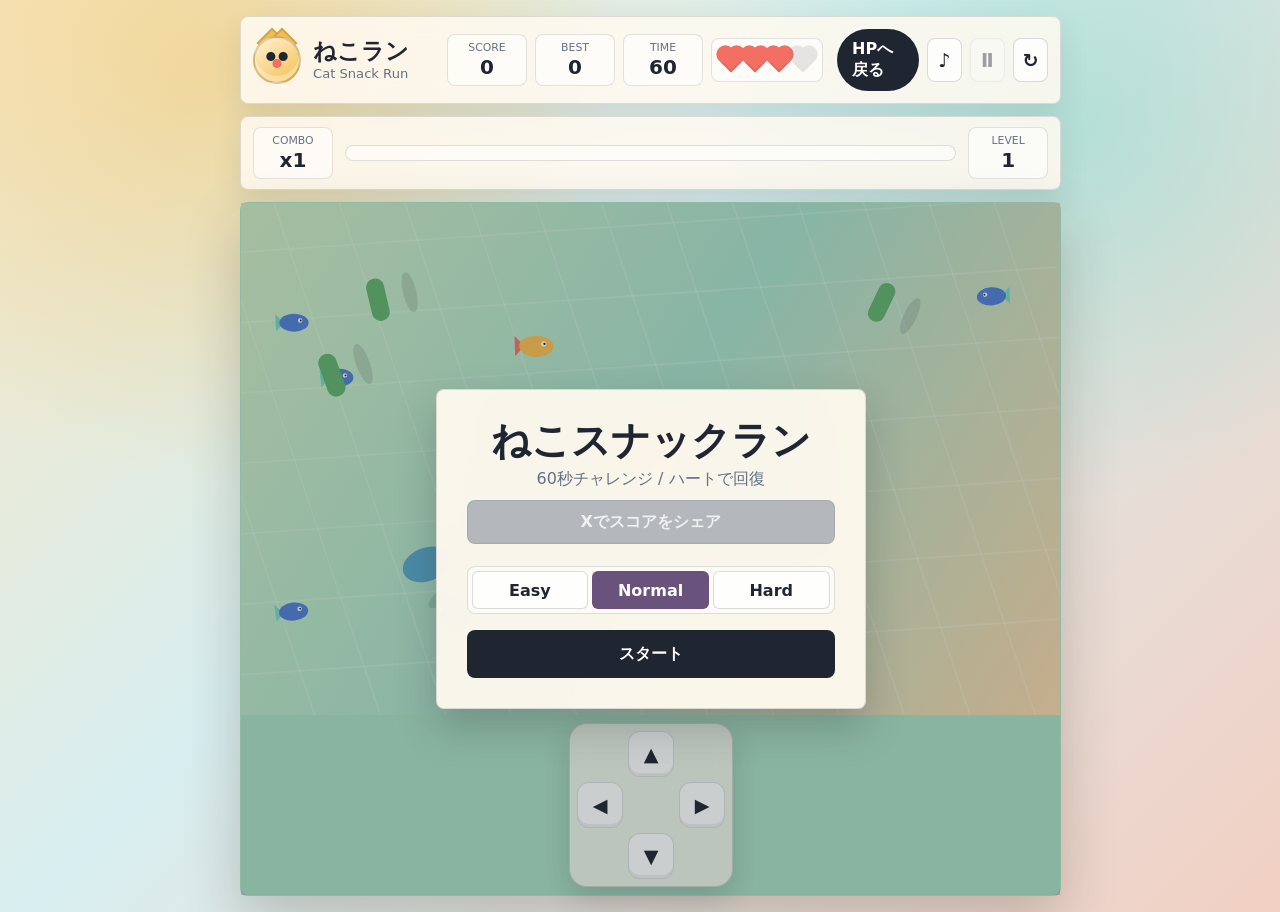
==== commit e1644b8a: "Add recovery and bonus items to cat game" ====
--- a/cat-game/index.html
+++ b/cat-game/index.html
@@ -32,22 +32,22 @@
 (()=>{'use strict';
 const W=1000,H=625,MAX=.033,KB='cat-snack-run-best',KS='cat-snack-run-scores',modes={easy:{time:70,lives:4,fish:4,haz:3,speed:115},normal:{time:60,lives:3,fish:5,haz:4,speed:145},hard:{time:55,lives:3,fish:6,haz:6,speed:174}},$=id=>document.getElementById(id),canvas=$('canvas'),ctx=canvas.getContext('2d'),score=$('score'),best=$('best'),time=$('time'),life=$('life'),combo=$('combo'),level=$('level'),power=$('power'),overlay=$('overlay'),title=$('title'),copy=$('copy'),history=$('history'),start=$('start'),pause=$('pause'),restart=$('restart'),sound=$('sound'),modePanel=document.querySelector('.modes'),modeBtns=[...document.querySelectorAll('.mode')],pads=[...document.querySelectorAll('[data-dir]')];
 const YOUTUBE_CHANNEL='https://www.youtube.com/@nekosong_kouhei',UTM='utm_source=cat_game&utm_medium=game_result&utm_campaign=neko_snack_run',songRecommendations=[{min:0,max:49,catType:'のんびりネコタイプ',songTitle:'猫スヤスヤ',url:'https://www.youtube.com/@nekosong_kouhei'},{min:50,max:99,catType:'食いしんぼネコタイプ',songTitle:'猫スナックRUN',url:'https://www.youtube.com/@nekosong_kouhei'},{min:100,max:149,catType:'すばしっこいネコタイプ',songTitle:'てくてく猫',url:'https://www.youtube.com/@nekosong_kouhei'},{min:150,max:Infinity,catType:'覚醒ネコタイプ',songTitle:'猫魔神',url:'https://www.youtube.com/@nekosong_kouhei'}];
-let mode='normal',muted=false,audio=null,last=performance.now(),raf=0,currentRecommendation=songRecommendations[0];const input={keys:new Set,target:null,pointer:false},state={phase:'ready',score:0,best:readBest(),combo:1,comboClock:0,level:1,lives:3,time:60,cat:null,fish:[],haz:[],yarn:null,particles:[],fishClock:0,yarnClock:8};
+let mode='normal',muted=false,audio=null,last=performance.now(),raf=0,currentRecommendation=songRecommendations[0];const input={keys:new Set,target:null,pointer:false},state={phase:'ready',score:0,best:readBest(),combo:1,comboClock:0,level:1,lives:3,time:60,cat:null,fish:[],haz:[],yarn:null,item:null,particles:[],fishClock:0,yarnClock:8,itemClock:6};
 best.textContent=state.best;history.insertAdjacentHTML('afterend',`<div class='resultbox' id='resultbox' hidden><strong id='catType'></strong><span id='songPick'></span><span>ゲームのあとは、猫ソングで癒されよう。</span></div><div class='ctas' id='resultCtas' hidden><a class='cta share off' id='share' href='#' target='_blank' rel='noopener noreferrer' aria-disabled='true' tabindex='-1'>Xでスコアをシェア</a><a class='cta youtube' id='youtubeLink' href='https://www.youtube.com/@nekosong_kouhei' target='_blank' rel='noopener noreferrer'>おすすめ猫ソングを聴く</a><a class='cta subscribe' id='subscribeLink' href='https://www.youtube.com/@nekosong_kouhei' target='_blank' rel='noopener noreferrer'>チャンネル登録する</a><button class='cta alt' id='retryCta' type='button'>もう一度遊ぶ</button><a class='cta alt' id='homeCta' href='../index.html'>HPへ戻る</a></div>`);const resultBox=$('resultbox'),catType=$('catType'),songPick=$('songPick'),resultCtas=$('resultCtas'),share=$('share'),youtubeLink=$('youtubeLink'),subscribeLink=$('subscribeLink'),retryCta=$('retryCta'),homeCta=$('homeCta'),endOnlyCtas=[youtubeLink,subscribeLink,retryCta,homeCta];selectMode(mode);resize();reset(false);requestAnimationFrame(loop);addEventListener('resize',resize);
 start.onclick=()=>state.phase==='paused'?resume():(state.phase==='ended'&&trackEvent('cat_game_retry',{mode}),startRun());pause.onclick=()=>state.phase==='playing'?pauseGame():resume();restart.onclick=()=>{if(state.phase!=='ready')trackEvent('cat_game_retry',{mode});startRun()};sound.onclick=()=>{muted=!muted;sound.style.opacity=muted?'.45':'1'};modeBtns.forEach(b=>b.onclick=()=>{selectMode(b.dataset.mode);trackEvent('cat_game_mode_select',{mode})});retryCta.onclick=()=>{trackEvent('cat_game_retry',{mode});startRun()};document.querySelectorAll('.back,#homeCta').forEach(link=>link.addEventListener('click',()=>trackEvent('cat_game_back_home')));share.addEventListener('click',e=>{if(share.classList.contains('off')){e.preventDefault();return}trackEvent('cat_game_share_click',{mode,score:state.score,best:state.best})});youtubeLink.addEventListener('click',()=>trackEvent('cat_game_youtube_click',{score:state.score,cat_type:currentRecommendation.catType,recommended_song:currentRecommendation.songTitle}));subscribeLink.addEventListener('click',()=>trackEvent('cat_game_subscribe_click',{score:state.score,cat_type:currentRecommendation.catType}));
 addEventListener('keydown',e=>{const k=e.key.toLowerCase();if(['arrowup','arrowdown','arrowleft','arrowright','w','a','s','d',' '].includes(k))e.preventDefault();if(k===' '&&state.phase==='playing')return pauseGame();if(k===' '&&state.phase==='paused')return resume();input.keys.add(k);if(['arrowup','arrowdown','arrowleft','arrowright','w','a','s','d'].includes(k))input.pointer=false});addEventListener('keyup',e=>input.keys.delete(e.key.toLowerCase()));
 canvas.onpointerdown=e=>{canvas.setPointerCapture(e.pointerId);input.pointer=true;input.target=point(e);if(state.phase!=='playing')startRun()};canvas.onpointermove=e=>{if(e.buttons||e.pointerType==='touch'){input.pointer=true;input.target=point(e)}};canvas.onpointerup=e=>input.target=point(e);
 pads.forEach(btn=>{const key=`pad-${btn.dataset.dir}`,press=on=>{btn.classList.toggle('active',on);on?(input.keys.add(key),input.pointer=false):input.keys.delete(key)};btn.onpointerdown=e=>{e.preventDefault();btn.setPointerCapture(e.pointerId);if(state.phase!=='playing')startRun();press(true)};btn.onpointerup=()=>press(false);btn.onpointercancel=()=>press(false);btn.onlostpointercapture=()=>press(false)});
 function trackEvent(name,params={}){if(typeof gtag==='function'){gtag('event',name,params)}}function startRun(){reset(true);trackEvent('cat_game_start',{mode,source_page:'cat_game'})}function resize(){const r=canvas.getBoundingClientRect(),d=Math.max(1,Math.min(2.5,devicePixelRatio||1));canvas.width=Math.round(r.width*d);canvas.height=Math.round(r.height*d);draw()}function loop(now){const dt=Math.min(MAX,(now-last)/1000);last=now;state.phase==='playing'?update(dt):idle(dt);draw();raf=requestAnimationFrame(loop)}
-function reset(play){const m=modes[mode];Object.assign(state,{phase:play?'playing':'ready',score:0,combo:1,comboClock:0,level:1,lives:m.lives,time:m.time,cat:{x:W/2,y:H/2,r:33,vx:0,vy:0,step:0,inv:0,power:0},fish:[],haz:[],yarn:null,particles:[],fishClock:0,yarnClock:7});input.target=null;input.pointer=false;pads.forEach(b=>{b.classList.remove('active');input.keys.delete(`pad-${b.dataset.dir}`)});history.hidden=true;history.textContent='';resultBox.hidden=true;resultCtas.hidden=play;endOnlyCtas.forEach(el=>el.hidden=true);modePanel.hidden=false;start.hidden=false;disableShare();for(let i=0;i<m.fish;i++)spawnFish(i===0?'gold':'fish');for(let i=0;i<m.haz;i++)spawnHaz(i);pause.disabled=!play;pause.setAttribute('aria-label','一時停止');overlay.classList.toggle('hide',play);title.textContent='ねこスナックラン';copy.textContent=`${m.time}秒チャレンジ`;start.textContent='スタート';hud();draw();if(play)beep(540,.07,'triangle',.03)}
+function reset(play){const m=modes[mode];Object.assign(state,{phase:play?'playing':'ready',score:0,combo:1,comboClock:0,level:1,lives:m.lives,time:m.time,cat:{x:W/2,y:H/2,r:33,vx:0,vy:0,step:0,inv:0,power:0},fish:[],haz:[],yarn:null,item:null,particles:[],fishClock:0,yarnClock:7,itemClock:rand(4.5,7)});input.target=null;input.pointer=false;pads.forEach(b=>{b.classList.remove('active');input.keys.delete(`pad-${b.dataset.dir}`)});history.hidden=true;history.textContent='';resultBox.hidden=true;resultCtas.hidden=play;endOnlyCtas.forEach(el=>el.hidden=true);modePanel.hidden=false;start.hidden=false;disableShare();for(let i=0;i<m.fish;i++)spawnFish(i===0?'gold':'fish');for(let i=0;i<m.haz;i++)spawnHaz(i);pause.disabled=!play;pause.setAttribute('aria-label','一時停止');overlay.classList.toggle('hide',play);title.textContent='ねこスナックラン';copy.textContent=`${m.time}秒チャレンジ / ハートで回復`;start.textContent='スタート';hud();draw();if(play)beep(540,.07,'triangle',.03)}
 function pauseGame(){state.phase='paused';pause.setAttribute('aria-label','再開');overlay.classList.remove('hide');title.textContent='一時停止';copy.textContent=`Score ${state.score}`;history.hidden=true;resultBox.hidden=true;resultCtas.hidden=true;modePanel.hidden=true;start.hidden=false;disableShare();start.textContent='再開'}function resume(){state.phase='playing';pause.setAttribute('aria-label','一時停止');overlay.classList.add('hide');last=performance.now()}function end(){if(state.phase==='ended')return;const result=state.time<=0?'time_up':'game_over';state.phase='ended';pause.disabled=true;const scores=saveScore(state.score);state.best=Math.max(state.best,scores[0]||0);writeBest(state.best);currentRecommendation=getRecommendation(state.score);trackEvent('cat_game_end',{mode,score:state.score,best:state.best,level:state.level,result});overlay.classList.remove('hide');title.textContent=state.lives>0?'まんぷく':'おひるね';copy.textContent=`Score ${state.score} / Best ${state.best}`;renderScores(scores);renderRecommendation(currentRecommendation);updateResultLinks(currentRecommendation);updateShareLink();endOnlyCtas.forEach(el=>el.hidden=false);resultCtas.hidden=false;modePanel.hidden=true;start.hidden=true;hud();beep(220,.12,'sawtooth',.025);setTimeout(()=>beep(330,.12,'triangle',.025),120)}
-function selectMode(next){mode=modes[next]?next:'normal';modeBtns.forEach(b=>b.classList.toggle('on',b.dataset.mode===mode));if(state.phase==='ready'){state.time=modes[mode].time;state.lives=modes[mode].lives;copy.textContent=`${state.time}秒チャレンジ`;hud()}}function update(dt){state.time-=dt;if(state.time<=0){state.time=0;return end()}state.level=Math.max(1,Math.floor(state.score/12)+1);state.comboClock=Math.max(0,state.comboClock-dt);if(!state.comboClock)state.combo=1;state.fishClock-=dt;state.yarnClock-=dt;state.cat.inv=Math.max(0,state.cat.inv-dt);state.cat.power=Math.max(0,state.cat.power-dt);moveCat(dt);updateFish(dt);updateHaz(dt);updateYarn(dt);updateParticles(dt);if(state.haz.length<Math.min(modes[mode].haz+Math.floor(state.level/2),10))spawnHaz(state.haz.length);hud()}function idle(dt){updateFish(dt*.35);updateHaz(dt*.25);updateYarn(dt*.35);updateParticles(dt)}
+function selectMode(next){mode=modes[next]?next:'normal';modeBtns.forEach(b=>b.classList.toggle('on',b.dataset.mode===mode));if(state.phase==='ready'){state.time=modes[mode].time;state.lives=modes[mode].lives;copy.textContent=`${state.time}秒チャレンジ / ハートで回復`;hud()}}function update(dt){state.time-=dt;if(state.time<=0){state.time=0;return end()}state.level=Math.max(1,Math.floor(state.score/12)+1);state.comboClock=Math.max(0,state.comboClock-dt);if(!state.comboClock)state.combo=1;state.fishClock-=dt;state.yarnClock-=dt;state.cat.inv=Math.max(0,state.cat.inv-dt);state.cat.power=Math.max(0,state.cat.power-dt);moveCat(dt);updateFish(dt);updateHaz(dt);updateYarn(dt);updateItem(dt);updateParticles(dt);if(state.haz.length<Math.min(modes[mode].haz+Math.floor(state.level/2),10))spawnHaz(state.haz.length);hud()}function idle(dt){updateFish(dt*.35);updateHaz(dt*.25);updateYarn(dt*.35);updateItem(dt*.35);updateParticles(dt)}
 function moveCat(dt){const c=state.cat,b=c.power>0?1.35:1,s=(285+state.level*9)*b;let dx=0,dy=0;if(input.keys.has('arrowleft')||input.keys.has('a')||input.keys.has('pad-left'))dx--;if(input.keys.has('arrowright')||input.keys.has('d')||input.keys.has('pad-right'))dx++;if(input.keys.has('arrowup')||input.keys.has('w')||input.keys.has('pad-up'))dy--;if(input.keys.has('arrowdown')||input.keys.has('s')||input.keys.has('pad-down'))dy++;if(input.pointer&&input.target){const x=input.target.x-c.x,y=input.target.y-c.y,d=Math.hypot(x,y);if(d>4){dx=x/d;dy=y/d;const slow=Math.min(1,d/100);dx*=slow;dy*=slow}}else if(dx||dy){const d=Math.hypot(dx,dy);dx/=d;dy/=d}c.vx+=(dx*s-c.vx)*Math.min(1,dt*8);c.vy+=(dy*s-c.vy)*Math.min(1,dt*8);c.x=clamp(c.x+c.vx*dt,c.r+12,W-c.r-12);c.y=clamp(c.y+c.vy*dt,c.r+12,H-c.r-12);c.step+=(Math.abs(c.vx)+Math.abs(c.vy))*dt*.018;if(c.power>0&&Math.random()<dt*18)burst(c.x-Math.sign(c.vx||1)*28,c.y,'#f4bd4f',1)}
 function updateFish(dt){for(let i=state.fish.length-1;i>=0;i--){const f=state.fish[i];f.w+=dt*f.ws;f.x+=Math.sin(f.w)*dt*10;f.y+=Math.cos(f.w*.7)*dt*8;if(dist(f,state.cat)<f.r+state.cat.r)collect(i)}if(state.fishClock<=0&&state.fish.length<modes[mode].fish+2){spawnFish(Math.random()<.14?'gold':'fish');state.fishClock=rand(.9,1.45)}}function collect(i){const f=state.fish[i],base=f.kind==='gold'?8:3;state.combo=Math.min(9,state.combo+1);state.comboClock=2.2;state.score+=base*state.combo;burst(f.x,f.y,f.kind==='gold'?'#f4bd4f':'#4d7fd1',f.kind==='gold'?18:12);state.fish.splice(i,1);spawnFish(Math.random()<.18?'gold':'fish');beep(f.kind==='gold'?820:660,.045,'sine',.025)}
-function updateHaz(dt){const c=state.cat;for(const h of state.haz){const p=1+state.level*.035;h.x+=h.vx*dt*p;h.y+=h.vy*dt*p;h.spin+=dt*h.ss;if(h.x<h.r+8||h.x>W-h.r-8){h.vx*=-1;h.x=clamp(h.x,h.r+8,W-h.r-8)}if(h.y<h.r+8||h.y>H-h.r-8){h.vy*=-1;h.y=clamp(h.y,h.r+8,H-h.r-8)}if(c.inv<=0&&dist(h,c)<h.r+c.r*.76){state.lives--;state.combo=1;state.comboClock=0;c.inv=1.35;const a=Math.atan2(c.y-h.y,c.x-h.x);c.vx=Math.cos(a)*260;c.vy=Math.sin(a)*260;burst(c.x,c.y,'#f36f64',20);beep(170,.09,'square',.035);if(state.lives<=0){state.lives=0;end();return}}}}function updateYarn(dt){if(!state.yarn&&state.yarnClock<=0){const p=free(70);state.yarn={x:p.x,y:p.y,r:22,spin:0,life:7};state.yarnClock=rand(9,14)}if(!state.yarn)return;const y=state.yarn;y.spin+=dt*4;y.y+=Math.sin(y.spin)*dt*8;y.life-=dt;if(dist(y,state.cat)<y.r+state.cat.r){state.cat.power=5;state.score+=12;burst(y.x,y.y,'#74d4bf',26);state.yarn=null;beep(960,.08,'triangle',.03)}else if(y.life<=0)state.yarn=null}
+function updateHaz(dt){const c=state.cat;for(const h of state.haz){const p=1+state.level*.035;h.x+=h.vx*dt*p;h.y+=h.vy*dt*p;h.spin+=dt*h.ss;if(h.x<h.r+8||h.x>W-h.r-8){h.vx*=-1;h.x=clamp(h.x,h.r+8,W-h.r-8)}if(h.y<h.r+8||h.y>H-h.r-8){h.vy*=-1;h.y=clamp(h.y,h.r+8,H-h.r-8)}if(c.inv<=0&&dist(h,c)<h.r+c.r*.76){state.lives--;state.combo=1;state.comboClock=0;c.inv=1.35;const a=Math.atan2(c.y-h.y,c.x-h.x);c.vx=Math.cos(a)*260;c.vy=Math.sin(a)*260;burst(c.x,c.y,'#f36f64',20);beep(170,.09,'square',.035);if(state.lives<=0){state.lives=0;end();return}}}}function updateYarn(dt){if(!state.yarn&&state.yarnClock<=0){const p=free(70);state.yarn={x:p.x,y:p.y,r:22,spin:0,life:7};state.yarnClock=rand(9,14)}if(!state.yarn)return;const y=state.yarn;y.spin+=dt*4;y.y+=Math.sin(y.spin)*dt*8;y.life-=dt;if(dist(y,state.cat)<y.r+state.cat.r){state.cat.power=5;state.score+=12;burst(y.x,y.y,'#74d4bf',26);state.yarn=null;beep(960,.08,'triangle',.03)}else if(y.life<=0)state.yarn=null}function updateItem(dt){state.itemClock-=dt;if(!state.item&&state.itemClock<=0)spawnItem();if(!state.item)return;const it=state.item;it.w+=dt*3.8;it.life-=dt;it.y+=Math.sin(it.w)*dt*9;if(dist(it,state.cat)<it.r+state.cat.r){collectItem(it);state.item=null;state.itemClock=rand(7,11)}else if(it.life<=0){state.item=null;state.itemClock=rand(4,7)}}function spawnItem(){const p=free(76),needHeal=state.lives<modes[mode].lives,roll=Math.random(),kind=needHeal&&roll<.58?'heart':roll<.76?'clock':'snack';state.item={kind,x:p.x,y:p.y,r:24,w:rand(0,Math.PI*2),life:8}}function collectItem(it){let gained='bonus';if(it.kind==='heart'){if(state.lives<modes[mode].lives){state.lives++;gained='heal'}else{state.score+=10}burst(it.x,it.y,'#f36f64',24);beep(760,.08,'triangle',.03)}else if(it.kind==='clock'){state.time=Math.min(modes[mode].time+10,state.time+6);burst(it.x,it.y,'#57a7c7',24);beep(880,.08,'sine',.03)}else{state.combo=Math.min(9,state.combo+1);state.comboClock=2.2;state.score+=18*state.combo;burst(it.x,it.y,'#f4bd4f',26);beep(720,.06,'square',.025)}trackEvent('cat_game_item_collect',{mode,item:it.kind,effect:gained,score:state.score,lives:state.lives,time_left:Math.ceil(state.time)})}
 function updateParticles(dt){for(let i=state.particles.length-1;i>=0;i--){const p=state.particles[i];p.life-=dt;p.x+=p.vx*dt;p.y+=p.vy*dt;p.vy+=90*dt;if(p.life<=0)state.particles.splice(i,1)}}function spawnFish(kind){const p=free(54);state.fish.push({kind,x:p.x,y:p.y,r:kind==='gold'?20:17,w:rand(0,Math.PI*2),ws:rand(2,4),flip:Math.random()<.5?-1:1})}function spawnHaz(i){const p=free(90),a=rand(0,Math.PI*2),s=modes[mode].speed+rand(-18,28)+i*2;state.haz.push({x:p.x,y:p.y,r:rand(21,28),vx:Math.cos(a)*s,vy:Math.sin(a)*s,spin:rand(0,Math.PI*2),ss:rand(-3,3),shade:Math.random()<.5?'#5fb06b':'#57a7c7'})}function free(m){for(let i=0;i<50;i++){const p={x:rand(m,W-m),y:rand(m,H-m)};if(dist(p,state.cat||{x:W/2,y:H/2})>160)return p}return{x:rand(m,W-m),y:rand(m,H-m)}}function burst(x,y,color,n){for(let i=0;i<n;i++){const a=rand(0,Math.PI*2),s=rand(60,190),life=rand(.32,.76);state.particles.push({x,y,vx:Math.cos(a)*s,vy:Math.sin(a)*s,life,max:life,color,size:rand(3,8)})}}
-function draw(){ctx.save();ctx.setTransform(canvas.width/W,0,0,canvas.height/H,0,0);room();state.fish.forEach(drawFish);if(state.yarn)drawYarn(state.yarn);state.haz.forEach(drawHaz);drawParticles();drawCat(state.cat);if(state.phase==='paused'){ctx.globalAlpha=.18;ctx.fillStyle='#202532';ctx.fillRect(0,0,W,H)}ctx.restore()}function room(){const g=ctx.createLinearGradient(0,0,W,H);g.addColorStop(0,'#cce9bf');g.addColorStop(.5,'#a5ddc6');g.addColorStop(1,'#f3d4a5');ctx.fillStyle=g;ctx.fillRect(0,0,W,H);ctx.save();ctx.globalAlpha=.17;ctx.strokeStyle='#fff';ctx.lineWidth=2;for(let x=-120;x<W+120;x+=80){ctx.beginPath();ctx.moveTo(x,0);ctx.lineTo(x+210,H);ctx.stroke()}for(let y=60;y<H;y+=86){ctx.beginPath();ctx.moveTo(0,y);ctx.lineTo(W,y-68);ctx.stroke()}ctx.restore();ctx.save();ctx.globalAlpha=.16;ctx.fillStyle='#69527b';round(290,235,420,192,36);ctx.fill();ctx.restore()}
-function drawFish(f){ctx.save();ctx.translate(f.x,f.y);ctx.scale(f.flip,1);ctx.rotate(Math.sin(f.w)*.12);ctx.fillStyle=f.kind==='gold'?'#f36f64':'#74d4bf';ctx.beginPath();ctx.moveTo(-f.r*.72,0);ctx.lineTo(-f.r*1.35,-f.r*.6);ctx.lineTo(-f.r*1.28,f.r*.62);ctx.closePath();ctx.fill();ctx.fillStyle=f.kind==='gold'?'#f4bd4f':'#4d7fd1';ctx.beginPath();ctx.ellipse(0,0,f.r*1.05,f.r*.65,0,0,Math.PI*2);ctx.fill();ctx.fillStyle='#fffaf0';ctx.beginPath();ctx.arc(f.r*.45,-f.r*.16,f.r*.16,0,Math.PI*2);ctx.fill();ctx.fillStyle='#202532';ctx.beginPath();ctx.arc(f.r*.49,-f.r*.16,f.r*.07,0,Math.PI*2);ctx.fill();ctx.restore()}function drawHaz(h){ctx.save();ctx.translate(h.x,h.y);ctx.rotate(h.spin);ctx.fillStyle='rgba(32,37,50,.13)';ctx.beginPath();ctx.ellipse(0,h.r+17,h.r*1.1,h.r*.36,0,0,Math.PI*2);ctx.fill();ctx.fillStyle=h.shade==='#57a7c7'?'#57a7c7':'#5fb06b';h.shade==='#57a7c7'?(ctx.beginPath(),ctx.ellipse(0,0,h.r*1.14,h.r*.78,.3,0,Math.PI*2),ctx.fill()):(round(-h.r*1.15,-h.r*.48,h.r*2.3,h.r*.96,h.r*.46),ctx.fill());ctx.restore()}function drawYarn(y){ctx.save();ctx.translate(y.x,y.y);ctx.rotate(y.spin);ctx.fillStyle='#74d4bf';ctx.beginPath();ctx.arc(0,0,y.r,0,Math.PI*2);ctx.fill();ctx.strokeStyle='rgba(32,37,50,.27)';ctx.lineWidth=3;for(let i=0;i<4;i++){ctx.beginPath();ctx.ellipse(0,0,y.r-4,5+i*2,i*Math.PI/4,0,Math.PI*2);ctx.stroke()}ctx.restore()}
+function draw(){ctx.save();ctx.setTransform(canvas.width/W,0,0,canvas.height/H,0,0);room();state.fish.forEach(drawFish);if(state.yarn)drawYarn(state.yarn);if(state.item)drawItem(state.item);state.haz.forEach(drawHaz);drawParticles();drawCat(state.cat);if(state.phase==='paused'){ctx.globalAlpha=.18;ctx.fillStyle='#202532';ctx.fillRect(0,0,W,H)}ctx.restore()}function room(){const g=ctx.createLinearGradient(0,0,W,H);g.addColorStop(0,'#cce9bf');g.addColorStop(.5,'#a5ddc6');g.addColorStop(1,'#f3d4a5');ctx.fillStyle=g;ctx.fillRect(0,0,W,H);ctx.save();ctx.globalAlpha=.17;ctx.strokeStyle='#fff';ctx.lineWidth=2;for(let x=-120;x<W+120;x+=80){ctx.beginPath();ctx.moveTo(x,0);ctx.lineTo(x+210,H);ctx.stroke()}for(let y=60;y<H;y+=86){ctx.beginPath();ctx.moveTo(0,y);ctx.lineTo(W,y-68);ctx.stroke()}ctx.restore();ctx.save();ctx.globalAlpha=.16;ctx.fillStyle='#69527b';round(290,235,420,192,36);ctx.fill();ctx.restore()}
+function drawFish(f){ctx.save();ctx.translate(f.x,f.y);ctx.scale(f.flip,1);ctx.rotate(Math.sin(f.w)*.12);ctx.fillStyle=f.kind==='gold'?'#f36f64':'#74d4bf';ctx.beginPath();ctx.moveTo(-f.r*.72,0);ctx.lineTo(-f.r*1.35,-f.r*.6);ctx.lineTo(-f.r*1.28,f.r*.62);ctx.closePath();ctx.fill();ctx.fillStyle=f.kind==='gold'?'#f4bd4f':'#4d7fd1';ctx.beginPath();ctx.ellipse(0,0,f.r*1.05,f.r*.65,0,0,Math.PI*2);ctx.fill();ctx.fillStyle='#fffaf0';ctx.beginPath();ctx.arc(f.r*.45,-f.r*.16,f.r*.16,0,Math.PI*2);ctx.fill();ctx.fillStyle='#202532';ctx.beginPath();ctx.arc(f.r*.49,-f.r*.16,f.r*.07,0,Math.PI*2);ctx.fill();ctx.restore()}function drawHaz(h){ctx.save();ctx.translate(h.x,h.y);ctx.rotate(h.spin);ctx.fillStyle='rgba(32,37,50,.13)';ctx.beginPath();ctx.ellipse(0,h.r+17,h.r*1.1,h.r*.36,0,0,Math.PI*2);ctx.fill();ctx.fillStyle=h.shade==='#57a7c7'?'#57a7c7':'#5fb06b';h.shade==='#57a7c7'?(ctx.beginPath(),ctx.ellipse(0,0,h.r*1.14,h.r*.78,.3,0,Math.PI*2),ctx.fill()):(round(-h.r*1.15,-h.r*.48,h.r*2.3,h.r*.96,h.r*.46),ctx.fill());ctx.restore()}function drawYarn(y){ctx.save();ctx.translate(y.x,y.y);ctx.rotate(y.spin);ctx.fillStyle='#74d4bf';ctx.beginPath();ctx.arc(0,0,y.r,0,Math.PI*2);ctx.fill();ctx.strokeStyle='rgba(32,37,50,.27)';ctx.lineWidth=3;for(let i=0;i<4;i++){ctx.beginPath();ctx.ellipse(0,0,y.r-4,5+i*2,i*Math.PI/4,0,Math.PI*2);ctx.stroke()}ctx.restore()}function drawItem(it){ctx.save();ctx.translate(it.x,it.y+Math.sin(it.w)*4);ctx.shadowColor='rgba(32,37,50,.28)';ctx.shadowBlur=10;ctx.lineJoin='round';ctx.lineCap='round';if(it.kind==='heart'){ctx.fillStyle='#f36f64';ctx.beginPath();ctx.moveTo(0,19);ctx.bezierCurveTo(-31,0,-17,-26,0,-12);ctx.bezierCurveTo(17,-26,31,0,0,19);ctx.fill();ctx.shadowBlur=0;ctx.strokeStyle='#fffaf0';ctx.lineWidth=5;ctx.beginPath();ctx.moveTo(-10,2);ctx.lineTo(10,2);ctx.moveTo(0,-8);ctx.lineTo(0,12);ctx.stroke()}else if(it.kind==='clock'){ctx.fillStyle='#fffaf0';ctx.strokeStyle='#57a7c7';ctx.lineWidth=5;ctx.beginPath();ctx.arc(0,0,22,0,Math.PI*2);ctx.fill();ctx.stroke();ctx.shadowBlur=0;ctx.strokeStyle='#202532';ctx.lineWidth=4;ctx.beginPath();ctx.moveTo(0,0);ctx.lineTo(0,-11);ctx.moveTo(0,0);ctx.lineTo(10,6);ctx.stroke()}else{ctx.fillStyle='#f4bd4f';round(-21,-14,42,28,14);ctx.fill();ctx.shadowBlur=0;ctx.fillStyle='#fffaf0';ctx.beginPath();ctx.arc(-8,-3,4,0,Math.PI*2);ctx.arc(8,4,4,0,Math.PI*2);ctx.fill();ctx.strokeStyle='#202532';ctx.lineWidth=2;ctx.beginPath();ctx.moveTo(-16,8);ctx.lineTo(16,-8);ctx.stroke()}ctx.restore()}
 function drawCat(c){if(!c)return;ctx.save();ctx.translate(c.x,c.y);ctx.scale(Math.abs(c.vx)>8?Math.sign(c.vx):1,1);if(c.inv>0&&Math.floor(c.inv*14)%2===0)ctx.globalAlpha=.55;ctx.fillStyle='rgba(32,37,50,.15)';ctx.beginPath();ctx.ellipse(0,38,43,13,0,0,Math.PI*2);ctx.fill();ctx.strokeStyle='#f6c85f';ctx.lineWidth=16;ctx.lineCap='round';ctx.beginPath();ctx.moveTo(-34,2);ctx.bezierCurveTo(-66,-24,-72,28,-48,24);ctx.stroke();ctx.fillStyle='#fff2d6';ctx.beginPath();ctx.ellipse(0,10,41,31,.08,0,Math.PI*2);ctx.arc(20,-16,30,0,Math.PI*2);ctx.fill();ctx.fillStyle='#f6c85f';ctx.beginPath();ctx.moveTo(4,-38);ctx.lineTo(14,-69);ctx.lineTo(28,-37);ctx.closePath();ctx.fill();ctx.beginPath();ctx.moveTo(34,-35);ctx.lineTo(54,-60);ctx.lineTo(55,-25);ctx.closePath();ctx.fill();ctx.fillStyle='#d5965c';ctx.beginPath();ctx.ellipse(-12,4,14,22,-.85,0,Math.PI*2);ctx.ellipse(10,-24,11,16,-.45,0,Math.PI*2);ctx.fill();ctx.fillStyle='#202532';ctx.beginPath();ctx.arc(14,-18,3.3,0,Math.PI*2);ctx.arc(36,-17,3.3,0,Math.PI*2);ctx.fill();ctx.fillStyle='#f36f64';ctx.beginPath();ctx.moveTo(25,-10);ctx.lineTo(30,-8);ctx.lineTo(25,-5);ctx.closePath();ctx.fill();ctx.strokeStyle='#202532';ctx.lineWidth=1.8;ctx.lineCap='round';for(const side of[-1,1]){ctx.beginPath();ctx.moveTo(25,-6);ctx.quadraticCurveTo(36,-5+side*5,49,-9+side*7);ctx.stroke()}const paw=Math.sin(c.step)*4;ctx.fillStyle='#fff2d6';ctx.beginPath();ctx.ellipse(-18,34+paw,10,8,0,0,Math.PI*2);ctx.ellipse(20,34-paw,10,8,0,0,Math.PI*2);ctx.fill();if(c.power>0){ctx.globalAlpha=.65;ctx.strokeStyle='#74d4bf';ctx.lineWidth=5;ctx.beginPath();ctx.arc(5,4,55+Math.sin(performance.now()/90)*4,0,Math.PI*2);ctx.stroke()}ctx.restore()}function drawParticles(){for(const p of state.particles){const a=Math.max(0,p.life/p.max);ctx.save();ctx.globalAlpha=a;ctx.fillStyle=p.color;ctx.beginPath();ctx.arc(p.x,p.y,p.size*a,0,Math.PI*2);ctx.fill();ctx.restore()}}
 function hud(){score.textContent=state.score;best.textContent=state.best;time.textContent=Math.ceil(state.time);combo.textContent=`x${state.combo}`;level.textContent=state.level;life.setAttribute('aria-label',`ライフ ${state.lives}`);[...life.children].forEach((h,i)=>h.classList.toggle('off',i>=state.lives));power.style.width=`${Math.round((state.cat?.power||0)/5*100)}%`}function point(e){const r=canvas.getBoundingClientRect();return{x:(e.clientX-r.left)/r.width*W,y:(e.clientY-r.top)/r.height*H}}function dist(a,b){return Math.hypot(a.x-b.x,a.y-b.y)}function rand(a,b){return Math.random()*(b-a)+a}function clamp(v,a,b){return Math.max(a,Math.min(b,v))}function round(x,y,w,h,r){r=Math.min(r,w/2,h/2);ctx.beginPath();ctx.moveTo(x+r,y);ctx.arcTo(x+w,y,x+w,y+h,r);ctx.arcTo(x+w,y+h,x,y+h,r);ctx.arcTo(x,y+h,x,y,r);ctx.arcTo(x,y,x+w,y,r);ctx.closePath()}
 function readBest(){try{return Math.max(Number(localStorage.getItem(KB)||0),readScores()[0]||0)}catch{return 0}}function writeBest(v){try{localStorage.setItem(KB,String(v))}catch{}}function readScores(){try{const s=JSON.parse(localStorage.getItem(KS)||'[]');return Array.isArray(s)?s.map(Number).filter(n=>Number.isFinite(n)&&n>=0).sort((a,b)=>b-a).slice(0,5):[]}catch{return[]}}function saveScore(s){const scores=readScores();scores.push(Number(s)||0);const top=scores.sort((a,b)=>b-a).slice(0,5);try{localStorage.setItem(KS,JSON.stringify(top))}catch{}return top}function renderScores(scores){history.textContent='';scores.forEach((s,i)=>{const li=document.createElement('li'),rank=document.createElement('span'),val=document.createElement('strong');rank.textContent=i+1;val.textContent=s;li.append(rank,val);history.append(li)});history.hidden=!scores.length}
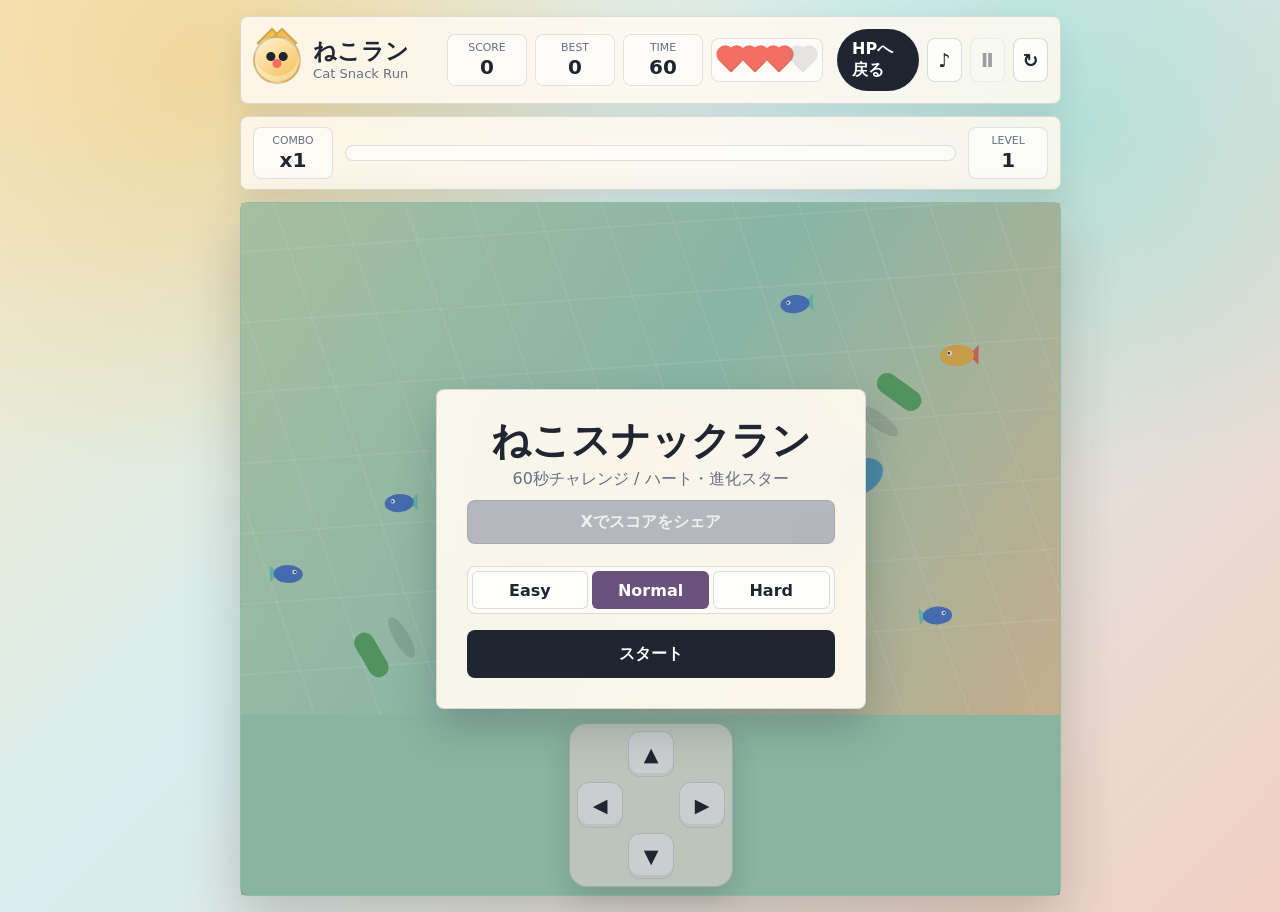
==== commit 5ecd3f6d: "Improve retry CTA and add cat evolution item" ====
--- a/cat-game/index.html
+++ b/cat-game/index.html
@@ -18,7 +18,7 @@
 @media(max-width:560px){.stage{display:grid;gap:8px;overflow:visible;background:#a7ddbf}.padbox{position:static;left:auto;bottom:auto;z-index:1;margin:0 auto 8px;transform:none}}
 .stage{display:grid;gap:8px;overflow:visible;background:#a7ddbf}.padbox{position:static;left:auto;bottom:auto;z-index:1;margin:0 auto 8px;transform:none}
 @media(min-width:761px){.padbox{grid-template-columns:repeat(3,46px);grid-template-rows:repeat(3,46px);gap:5px;padding:7px}.pad{width:46px;height:46px;border-radius:12px}}
-.resultbox{margin:12px 0 0;padding:10px 12px;border:1px solid #2025321f;border-radius:8px;background:#ffffff9e;text-align:left}.resultbox[hidden],.ctas[hidden],.cta[hidden]{display:none}.resultbox strong{display:block;color:#202532;font-size:1rem;line-height:1.35}.resultbox span{display:block;margin-top:4px;color:#657085;font-size:.9rem;line-height:1.45}.ctas{margin-top:10px;display:grid;gap:8px}.cta{min-height:44px;padding:10px 12px;display:flex;align-items:center;justify-content:center;border:1px solid #20253229;border-radius:8px;background:#202532;color:white;text-decoration:none;font-weight:800;cursor:pointer;transition:transform .15s,background .15s,opacity .15s}.cta:hover{transform:translateY(-1px)}.cta.youtube{background:#e62117}.cta.subscribe{background:#111827}.cta.alt{background:#fff;color:#202532}.ctas .share{margin-top:0}.share{margin-top:8px;background:#111827;display:flex;align-items:center;justify-content:center;text-decoration:none}.share:hover{background:#000;color:white}.share.off{background:#9aa0aa;color:#eef0f4;cursor:not-allowed;opacity:.72;pointer-events:none}.share.off:hover{background:#9aa0aa;color:#eef0f4;transform:none}@media(max-width:560px){.ctas{gap:7px}.cta{min-height:46px;padding:10px;font-size:.95rem}}
+.resultbox{margin:12px 0 0;padding:10px 12px;border:1px solid #2025321f;border-radius:8px;background:#ffffff9e;text-align:left}.resultbox[hidden],.ctas[hidden],.cta[hidden]{display:none}.resultbox strong{display:block;color:#202532;font-size:1rem;line-height:1.35}.resultbox span{display:block;margin-top:4px;color:#657085;font-size:.9rem;line-height:1.45}.ctas{margin-top:10px;display:grid;gap:8px}.cta{min-height:44px;padding:10px 12px;display:flex;align-items:center;justify-content:center;border:1px solid #20253229;border-radius:8px;background:#202532;color:white;text-decoration:none;font-weight:800;cursor:pointer;transition:transform .15s,background .15s,opacity .15s}.cta:hover{transform:translateY(-1px)}.cta.retry{min-height:56px;border:2px solid #202532;background:#f4bd4f;color:#202532;font-size:1.08rem;box-shadow:0 7px 0 #20253224}.cta.retry:hover{background:#ffd76c}.cta.youtube{background:#e62117}.cta.subscribe{background:#111827}.cta.alt{background:#fff;color:#202532}.ctas .share{margin-top:0}.share{margin-top:8px;background:#111827;display:flex;align-items:center;justify-content:center;text-decoration:none}.share:hover{background:#000;color:white}.share.off{background:#9aa0aa;color:#eef0f4;cursor:not-allowed;opacity:.72;pointer-events:none}.share.off:hover{background:#9aa0aa;color:#eef0f4;transform:none}@media(max-width:560px){.ctas{gap:7px}.cta{min-height:46px;padding:10px;font-size:.95rem}.cta.retry{min-height:54px;font-size:1rem}}
 </style>
 </head>
 <body>
@@ -33,23 +33,28 @@
 const W=1000,H=625,MAX=.033,KB='cat-snack-run-best',KS='cat-snack-run-scores',modes={easy:{time:70,lives:4,fish:4,haz:3,speed:115},normal:{time:60,lives:3,fish:5,haz:4,speed:145},hard:{time:55,lives:3,fish:6,haz:6,speed:174}},$=id=>document.getElementById(id),canvas=$('canvas'),ctx=canvas.getContext('2d'),score=$('score'),best=$('best'),time=$('time'),life=$('life'),combo=$('combo'),level=$('level'),power=$('power'),overlay=$('overlay'),title=$('title'),copy=$('copy'),history=$('history'),start=$('start'),pause=$('pause'),restart=$('restart'),sound=$('sound'),modePanel=document.querySelector('.modes'),modeBtns=[...document.querySelectorAll('.mode')],pads=[...document.querySelectorAll('[data-dir]')];
 const YOUTUBE_CHANNEL='https://www.youtube.com/@nekosong_kouhei',UTM='utm_source=cat_game&utm_medium=game_result&utm_campaign=neko_snack_run',songRecommendations=[{min:0,max:49,catType:'のんびりネコタイプ',songTitle:'猫スヤスヤ',url:'https://www.youtube.com/@nekosong_kouhei'},{min:50,max:99,catType:'食いしんぼネコタイプ',songTitle:'猫スナックRUN',url:'https://www.youtube.com/@nekosong_kouhei'},{min:100,max:149,catType:'すばしっこいネコタイプ',songTitle:'てくてく猫',url:'https://www.youtube.com/@nekosong_kouhei'},{min:150,max:Infinity,catType:'覚醒ネコタイプ',songTitle:'猫魔神',url:'https://www.youtube.com/@nekosong_kouhei'}];
 let mode='normal',muted=false,audio=null,last=performance.now(),raf=0,currentRecommendation=songRecommendations[0];const input={keys:new Set,target:null,pointer:false},state={phase:'ready',score:0,best:readBest(),combo:1,comboClock:0,level:1,lives:3,time:60,cat:null,fish:[],haz:[],yarn:null,item:null,particles:[],fishClock:0,yarnClock:8,itemClock:6};
-best.textContent=state.best;history.insertAdjacentHTML('afterend',`<div class='resultbox' id='resultbox' hidden><strong id='catType'></strong><span id='songPick'></span><span>ゲームのあとは、猫ソングで癒されよう。</span></div><div class='ctas' id='resultCtas' hidden><a class='cta share off' id='share' href='#' target='_blank' rel='noopener noreferrer' aria-disabled='true' tabindex='-1'>Xでスコアをシェア</a><a class='cta youtube' id='youtubeLink' href='https://www.youtube.com/@nekosong_kouhei' target='_blank' rel='noopener noreferrer'>おすすめ猫ソングを聴く</a><a class='cta subscribe' id='subscribeLink' href='https://www.youtube.com/@nekosong_kouhei' target='_blank' rel='noopener noreferrer'>チャンネル登録する</a><button class='cta alt' id='retryCta' type='button'>もう一度遊ぶ</button><a class='cta alt' id='homeCta' href='../index.html'>HPへ戻る</a></div>`);const resultBox=$('resultbox'),catType=$('catType'),songPick=$('songPick'),resultCtas=$('resultCtas'),share=$('share'),youtubeLink=$('youtubeLink'),subscribeLink=$('subscribeLink'),retryCta=$('retryCta'),homeCta=$('homeCta'),endOnlyCtas=[youtubeLink,subscribeLink,retryCta,homeCta];selectMode(mode);resize();reset(false);requestAnimationFrame(loop);addEventListener('resize',resize);
+best.textContent=state.best;history.insertAdjacentHTML('afterend',`<div class='resultbox' id='resultbox' hidden><strong id='catType'></strong><span id='songPick'></span><span>ゲームのあとは、猫ソングで癒されよう。</span></div><div class='ctas' id='resultCtas' hidden><button class='cta retry' id='retryCta' type='button'>もう一度遊ぶ</button><a class='cta share off' id='share' href='#' target='_blank' rel='noopener noreferrer' aria-disabled='true' tabindex='-1'>Xでスコアをシェア</a><a class='cta youtube' id='youtubeLink' href='https://www.youtube.com/@nekosong_kouhei' target='_blank' rel='noopener noreferrer'>おすすめ猫ソングを聴く</a><a class='cta subscribe' id='subscribeLink' href='https://www.youtube.com/@nekosong_kouhei' target='_blank' rel='noopener noreferrer'>チャンネル登録する</a><a class='cta alt' id='homeCta' href='../index.html'>HPへ戻る</a></div>`);const resultBox=$('resultbox'),catType=$('catType'),songPick=$('songPick'),resultCtas=$('resultCtas'),share=$('share'),youtubeLink=$('youtubeLink'),subscribeLink=$('subscribeLink'),retryCta=$('retryCta'),homeCta=$('homeCta'),endOnlyCtas=[retryCta,youtubeLink,subscribeLink,homeCta];selectMode(mode);resize();reset(false);requestAnimationFrame(loop);addEventListener('resize',resize);
 start.onclick=()=>state.phase==='paused'?resume():(state.phase==='ended'&&trackEvent('cat_game_retry',{mode}),startRun());pause.onclick=()=>state.phase==='playing'?pauseGame():resume();restart.onclick=()=>{if(state.phase!=='ready')trackEvent('cat_game_retry',{mode});startRun()};sound.onclick=()=>{muted=!muted;sound.style.opacity=muted?'.45':'1'};modeBtns.forEach(b=>b.onclick=()=>{selectMode(b.dataset.mode);trackEvent('cat_game_mode_select',{mode})});retryCta.onclick=()=>{trackEvent('cat_game_retry',{mode});startRun()};document.querySelectorAll('.back,#homeCta').forEach(link=>link.addEventListener('click',()=>trackEvent('cat_game_back_home')));share.addEventListener('click',e=>{if(share.classList.contains('off')){e.preventDefault();return}trackEvent('cat_game_share_click',{mode,score:state.score,best:state.best})});youtubeLink.addEventListener('click',()=>trackEvent('cat_game_youtube_click',{score:state.score,cat_type:currentRecommendation.catType,recommended_song:currentRecommendation.songTitle}));subscribeLink.addEventListener('click',()=>trackEvent('cat_game_subscribe_click',{score:state.score,cat_type:currentRecommendation.catType}));
 addEventListener('keydown',e=>{const k=e.key.toLowerCase();if(['arrowup','arrowdown','arrowleft','arrowright','w','a','s','d',' '].includes(k))e.preventDefault();if(k===' '&&state.phase==='playing')return pauseGame();if(k===' '&&state.phase==='paused')return resume();input.keys.add(k);if(['arrowup','arrowdown','arrowleft','arrowright','w','a','s','d'].includes(k))input.pointer=false});addEventListener('keyup',e=>input.keys.delete(e.key.toLowerCase()));
 canvas.onpointerdown=e=>{canvas.setPointerCapture(e.pointerId);input.pointer=true;input.target=point(e);if(state.phase!=='playing')startRun()};canvas.onpointermove=e=>{if(e.buttons||e.pointerType==='touch'){input.pointer=true;input.target=point(e)}};canvas.onpointerup=e=>input.target=point(e);
 pads.forEach(btn=>{const key=`pad-${btn.dataset.dir}`,press=on=>{btn.classList.toggle('active',on);on?(input.keys.add(key),input.pointer=false):input.keys.delete(key)};btn.onpointerdown=e=>{e.preventDefault();btn.setPointerCapture(e.pointerId);if(state.phase!=='playing')startRun();press(true)};btn.onpointerup=()=>press(false);btn.onpointercancel=()=>press(false);btn.onlostpointercapture=()=>press(false)});
 function trackEvent(name,params={}){if(typeof gtag==='function'){gtag('event',name,params)}}function startRun(){reset(true);trackEvent('cat_game_start',{mode,source_page:'cat_game'})}function resize(){const r=canvas.getBoundingClientRect(),d=Math.max(1,Math.min(2.5,devicePixelRatio||1));canvas.width=Math.round(r.width*d);canvas.height=Math.round(r.height*d);draw()}function loop(now){const dt=Math.min(MAX,(now-last)/1000);last=now;state.phase==='playing'?update(dt):idle(dt);draw();raf=requestAnimationFrame(loop)}
-function reset(play){const m=modes[mode];Object.assign(state,{phase:play?'playing':'ready',score:0,combo:1,comboClock:0,level:1,lives:m.lives,time:m.time,cat:{x:W/2,y:H/2,r:33,vx:0,vy:0,step:0,inv:0,power:0},fish:[],haz:[],yarn:null,item:null,particles:[],fishClock:0,yarnClock:7,itemClock:rand(4.5,7)});input.target=null;input.pointer=false;pads.forEach(b=>{b.classList.remove('active');input.keys.delete(`pad-${b.dataset.dir}`)});history.hidden=true;history.textContent='';resultBox.hidden=true;resultCtas.hidden=play;endOnlyCtas.forEach(el=>el.hidden=true);modePanel.hidden=false;start.hidden=false;disableShare();for(let i=0;i<m.fish;i++)spawnFish(i===0?'gold':'fish');for(let i=0;i<m.haz;i++)spawnHaz(i);pause.disabled=!play;pause.setAttribute('aria-label','一時停止');overlay.classList.toggle('hide',play);title.textContent='ねこスナックラン';copy.textContent=`${m.time}秒チャレンジ / ハートで回復`;start.textContent='スタート';hud();draw();if(play)beep(540,.07,'triangle',.03)}
+function reset(play){const m=modes[mode];Object.assign(state,{phase:play?'playing':'ready',score:0,combo:1,comboClock:0,level:1,lives:m.lives,time:m.time,cat:{x:W/2,y:H/2,r:33,vx:0,vy:0,step:0,inv:0,power:0,evolve:0},fish:[],haz:[],yarn:null,item:null,particles:[],fishClock:0,yarnClock:7,itemClock:rand(4.5,7)});input.target=null;input.pointer=false;pads.forEach(b=>{b.classList.remove('active');input.keys.delete(`pad-${b.dataset.dir}`)});history.hidden=true;history.textContent='';resultBox.hidden=true;resultCtas.hidden=play;endOnlyCtas.forEach(el=>el.hidden=true);modePanel.hidden=false;start.hidden=false;disableShare();for(let i=0;i<m.fish;i++)spawnFish(i===0?'gold':'fish');for(let i=0;i<m.haz;i++)spawnHaz(i);pause.disabled=!play;pause.setAttribute('aria-label','一時停止');overlay.classList.toggle('hide',play);title.textContent='ねこスナックラン';copy.textContent=`${m.time}秒チャレンジ / ハート・進化スター`;start.textContent='スタート';hud();draw();if(play)beep(540,.07,'triangle',.03)}
 function pauseGame(){state.phase='paused';pause.setAttribute('aria-label','再開');overlay.classList.remove('hide');title.textContent='一時停止';copy.textContent=`Score ${state.score}`;history.hidden=true;resultBox.hidden=true;resultCtas.hidden=true;modePanel.hidden=true;start.hidden=false;disableShare();start.textContent='再開'}function resume(){state.phase='playing';pause.setAttribute('aria-label','一時停止');overlay.classList.add('hide');last=performance.now()}function end(){if(state.phase==='ended')return;const result=state.time<=0?'time_up':'game_over';state.phase='ended';pause.disabled=true;const scores=saveScore(state.score);state.best=Math.max(state.best,scores[0]||0);writeBest(state.best);currentRecommendation=getRecommendation(state.score);trackEvent('cat_game_end',{mode,score:state.score,best:state.best,level:state.level,result});overlay.classList.remove('hide');title.textContent=state.lives>0?'まんぷく':'おひるね';copy.textContent=`Score ${state.score} / Best ${state.best}`;renderScores(scores);renderRecommendation(currentRecommendation);updateResultLinks(currentRecommendation);updateShareLink();endOnlyCtas.forEach(el=>el.hidden=false);resultCtas.hidden=false;modePanel.hidden=true;start.hidden=true;hud();beep(220,.12,'sawtooth',.025);setTimeout(()=>beep(330,.12,'triangle',.025),120)}
-function selectMode(next){mode=modes[next]?next:'normal';modeBtns.forEach(b=>b.classList.toggle('on',b.dataset.mode===mode));if(state.phase==='ready'){state.time=modes[mode].time;state.lives=modes[mode].lives;copy.textContent=`${state.time}秒チャレンジ / ハートで回復`;hud()}}function update(dt){state.time-=dt;if(state.time<=0){state.time=0;return end()}state.level=Math.max(1,Math.floor(state.score/12)+1);state.comboClock=Math.max(0,state.comboClock-dt);if(!state.comboClock)state.combo=1;state.fishClock-=dt;state.yarnClock-=dt;state.cat.inv=Math.max(0,state.cat.inv-dt);state.cat.power=Math.max(0,state.cat.power-dt);moveCat(dt);updateFish(dt);updateHaz(dt);updateYarn(dt);updateItem(dt);updateParticles(dt);if(state.haz.length<Math.min(modes[mode].haz+Math.floor(state.level/2),10))spawnHaz(state.haz.length);hud()}function idle(dt){updateFish(dt*.35);updateHaz(dt*.25);updateYarn(dt*.35);updateItem(dt*.35);updateParticles(dt)}
-function moveCat(dt){const c=state.cat,b=c.power>0?1.35:1,s=(285+state.level*9)*b;let dx=0,dy=0;if(input.keys.has('arrowleft')||input.keys.has('a')||input.keys.has('pad-left'))dx--;if(input.keys.has('arrowright')||input.keys.has('d')||input.keys.has('pad-right'))dx++;if(input.keys.has('arrowup')||input.keys.has('w')||input.keys.has('pad-up'))dy--;if(input.keys.has('arrowdown')||input.keys.has('s')||input.keys.has('pad-down'))dy++;if(input.pointer&&input.target){const x=input.target.x-c.x,y=input.target.y-c.y,d=Math.hypot(x,y);if(d>4){dx=x/d;dy=y/d;const slow=Math.min(1,d/100);dx*=slow;dy*=slow}}else if(dx||dy){const d=Math.hypot(dx,dy);dx/=d;dy/=d}c.vx+=(dx*s-c.vx)*Math.min(1,dt*8);c.vy+=(dy*s-c.vy)*Math.min(1,dt*8);c.x=clamp(c.x+c.vx*dt,c.r+12,W-c.r-12);c.y=clamp(c.y+c.vy*dt,c.r+12,H-c.r-12);c.step+=(Math.abs(c.vx)+Math.abs(c.vy))*dt*.018;if(c.power>0&&Math.random()<dt*18)burst(c.x-Math.sign(c.vx||1)*28,c.y,'#f4bd4f',1)}
-function updateFish(dt){for(let i=state.fish.length-1;i>=0;i--){const f=state.fish[i];f.w+=dt*f.ws;f.x+=Math.sin(f.w)*dt*10;f.y+=Math.cos(f.w*.7)*dt*8;if(dist(f,state.cat)<f.r+state.cat.r)collect(i)}if(state.fishClock<=0&&state.fish.length<modes[mode].fish+2){spawnFish(Math.random()<.14?'gold':'fish');state.fishClock=rand(.9,1.45)}}function collect(i){const f=state.fish[i],base=f.kind==='gold'?8:3;state.combo=Math.min(9,state.combo+1);state.comboClock=2.2;state.score+=base*state.combo;burst(f.x,f.y,f.kind==='gold'?'#f4bd4f':'#4d7fd1',f.kind==='gold'?18:12);state.fish.splice(i,1);spawnFish(Math.random()<.18?'gold':'fish');beep(f.kind==='gold'?820:660,.045,'sine',.025)}
-function updateHaz(dt){const c=state.cat;for(const h of state.haz){const p=1+state.level*.035;h.x+=h.vx*dt*p;h.y+=h.vy*dt*p;h.spin+=dt*h.ss;if(h.x<h.r+8||h.x>W-h.r-8){h.vx*=-1;h.x=clamp(h.x,h.r+8,W-h.r-8)}if(h.y<h.r+8||h.y>H-h.r-8){h.vy*=-1;h.y=clamp(h.y,h.r+8,H-h.r-8)}if(c.inv<=0&&dist(h,c)<h.r+c.r*.76){state.lives--;state.combo=1;state.comboClock=0;c.inv=1.35;const a=Math.atan2(c.y-h.y,c.x-h.x);c.vx=Math.cos(a)*260;c.vy=Math.sin(a)*260;burst(c.x,c.y,'#f36f64',20);beep(170,.09,'square',.035);if(state.lives<=0){state.lives=0;end();return}}}}function updateYarn(dt){if(!state.yarn&&state.yarnClock<=0){const p=free(70);state.yarn={x:p.x,y:p.y,r:22,spin:0,life:7};state.yarnClock=rand(9,14)}if(!state.yarn)return;const y=state.yarn;y.spin+=dt*4;y.y+=Math.sin(y.spin)*dt*8;y.life-=dt;if(dist(y,state.cat)<y.r+state.cat.r){state.cat.power=5;state.score+=12;burst(y.x,y.y,'#74d4bf',26);state.yarn=null;beep(960,.08,'triangle',.03)}else if(y.life<=0)state.yarn=null}function updateItem(dt){state.itemClock-=dt;if(!state.item&&state.itemClock<=0)spawnItem();if(!state.item)return;const it=state.item;it.w+=dt*3.8;it.life-=dt;it.y+=Math.sin(it.w)*dt*9;if(dist(it,state.cat)<it.r+state.cat.r){collectItem(it);state.item=null;state.itemClock=rand(7,11)}else if(it.life<=0){state.item=null;state.itemClock=rand(4,7)}}function spawnItem(){const p=free(76),needHeal=state.lives<modes[mode].lives,roll=Math.random(),kind=needHeal&&roll<.58?'heart':roll<.76?'clock':'snack';state.item={kind,x:p.x,y:p.y,r:24,w:rand(0,Math.PI*2),life:8}}function collectItem(it){let gained='bonus';if(it.kind==='heart'){if(state.lives<modes[mode].lives){state.lives++;gained='heal'}else{state.score+=10}burst(it.x,it.y,'#f36f64',24);beep(760,.08,'triangle',.03)}else if(it.kind==='clock'){state.time=Math.min(modes[mode].time+10,state.time+6);burst(it.x,it.y,'#57a7c7',24);beep(880,.08,'sine',.03)}else{state.combo=Math.min(9,state.combo+1);state.comboClock=2.2;state.score+=18*state.combo;burst(it.x,it.y,'#f4bd4f',26);beep(720,.06,'square',.025)}trackEvent('cat_game_item_collect',{mode,item:it.kind,effect:gained,score:state.score,lives:state.lives,time_left:Math.ceil(state.time)})}
+function selectMode(next){mode=modes[next]?next:'normal';modeBtns.forEach(b=>b.classList.toggle('on',b.dataset.mode===mode));if(state.phase==='ready'){state.time=modes[mode].time;state.lives=modes[mode].lives;copy.textContent=`${state.time}秒チャレンジ / ハート・進化スター`;hud()}}function update(dt){state.time-=dt;if(state.time<=0){state.time=0;return end()}state.level=Math.max(1,Math.floor(state.score/12)+1);state.comboClock=Math.max(0,state.comboClock-dt);if(!state.comboClock)state.combo=1;state.fishClock-=dt;state.yarnClock-=dt;state.cat.inv=Math.max(0,state.cat.inv-dt);state.cat.power=Math.max(0,state.cat.power-dt);state.cat.evolve=Math.max(0,state.cat.evolve-dt);moveCat(dt);updateFish(dt);updateHaz(dt);updateYarn(dt);updateItem(dt);updateParticles(dt);if(state.haz.length<Math.min(modes[mode].haz+Math.floor(state.level/2),10))spawnHaz(state.haz.length);hud()}function idle(dt){updateFish(dt*.35);updateHaz(dt*.25);updateYarn(dt*.35);updateItem(dt*.35);updateParticles(dt)}
+function moveCat(dt){const c=state.cat,b=(c.power>0?1.35:1)*(c.evolve>0?1.28:1),s=(285+state.level*9)*b;let dx=0,dy=0;if(input.keys.has('arrowleft')||input.keys.has('a')||input.keys.has('pad-left'))dx--;if(input.keys.has('arrowright')||input.keys.has('d')||input.keys.has('pad-right'))dx++;if(input.keys.has('arrowup')||input.keys.has('w')||input.keys.has('pad-up'))dy--;if(input.keys.has('arrowdown')||input.keys.has('s')||input.keys.has('pad-down'))dy++;if(input.pointer&&input.target){const x=input.target.x-c.x,y=input.target.y-c.y,d=Math.hypot(x,y);if(d>4){dx=x/d;dy=y/d;const slow=Math.min(1,d/100);dx*=slow;dy*=slow}}else if(dx||dy){const d=Math.hypot(dx,dy);dx/=d;dy/=d}c.vx+=(dx*s-c.vx)*Math.min(1,dt*8);c.vy+=(dy*s-c.vy)*Math.min(1,dt*8);c.x=clamp(c.x+c.vx*dt,c.r+12,W-c.r-12);c.y=clamp(c.y+c.vy*dt,c.r+12,H-c.r-12);c.step+=(Math.abs(c.vx)+Math.abs(c.vy))*dt*.018;if(c.power>0&&Math.random()<dt*18)burst(c.x-Math.sign(c.vx||1)*28,c.y,'#f4bd4f',1);if(c.evolve>0&&Math.random()<dt*22)burst(c.x+rand(-30,30),c.y+rand(-26,30),'#a855f7',1)}
+function updateFish(dt){for(let i=state.fish.length-1;i>=0;i--){const f=state.fish[i];f.w+=dt*f.ws;f.x+=Math.sin(f.w)*dt*10;f.y+=Math.cos(f.w*.7)*dt*8;if(dist(f,state.cat)<f.r+state.cat.r)collect(i)}if(state.fishClock<=0&&state.fish.length<modes[mode].fish+2){spawnFish(Math.random()<.14?'gold':'fish');state.fishClock=rand(.9,1.45)}}
+function collect(i){const f=state.fish[i],base=f.kind==='gold'?8:3,boost=state.cat.evolve>0?2:1;state.combo=Math.min(9,state.combo+1);state.comboClock=2.2;state.score+=base*state.combo*boost;burst(f.x,f.y,state.cat.evolve>0?'#a855f7':f.kind==='gold'?'#f4bd4f':'#4d7fd1',f.kind==='gold'?18:12);state.fish.splice(i,1);spawnFish(Math.random()<.18?'gold':'fish');beep(f.kind==='gold'?820:660,.045,'sine',.025)}
+function updateHaz(dt){const c=state.cat;for(const h of state.haz){const p=1+state.level*.035;h.x+=h.vx*dt*p;h.y+=h.vy*dt*p;h.spin+=dt*h.ss;if(h.x<h.r+8||h.x>W-h.r-8){h.vx*=-1;h.x=clamp(h.x,h.r+8,W-h.r-8)}if(h.y<h.r+8||h.y>H-h.r-8){h.vy*=-1;h.y=clamp(h.y,h.r+8,H-h.r-8)}if(dist(h,c)<h.r+c.r*.76){if(c.evolve>0){const pnt=free(90),a=rand(0,Math.PI*2),s=modes[mode].speed+rand(20,55);h.x=pnt.x;h.y=pnt.y;h.vx=Math.cos(a)*s;h.vy=Math.sin(a)*s;state.score+=6;burst(c.x,c.y,'#f4bd4f',18);beep(520,.05,'triangle',.025);continue}if(c.inv<=0){state.lives--;state.combo=1;state.comboClock=0;c.inv=1.35;const a=Math.atan2(c.y-h.y,c.x-h.x);c.vx=Math.cos(a)*260;c.vy=Math.sin(a)*260;burst(c.x,c.y,'#f36f64',20);beep(170,.09,'square',.035);if(state.lives<=0){state.lives=0;end();return}}}}}
+function updateYarn(dt){if(!state.yarn&&state.yarnClock<=0){const p=free(70);state.yarn={x:p.x,y:p.y,r:22,spin:0,life:7};state.yarnClock=rand(9,14)}if(!state.yarn)return;const y=state.yarn;y.spin+=dt*4;y.y+=Math.sin(y.spin)*dt*8;y.life-=dt;if(dist(y,state.cat)<y.r+state.cat.r){state.cat.power=5;state.score+=12;burst(y.x,y.y,'#74d4bf',26);state.yarn=null;beep(960,.08,'triangle',.03)}else if(y.life<=0)state.yarn=null}
+function updateItem(dt){state.itemClock-=dt;if(!state.item&&state.itemClock<=0)spawnItem();if(!state.item)return;const it=state.item;it.w+=dt*3.8;it.life-=dt;it.y+=Math.sin(it.w)*dt*9;if(dist(it,state.cat)<it.r+state.cat.r){collectItem(it);state.item=null;state.itemClock=rand(7,11)}else if(it.life<=0){state.item=null;state.itemClock=rand(4,7)}}
+function spawnItem(){const p=free(76),needHeal=state.lives<modes[mode].lives,roll=Math.random(),kind=needHeal&&roll<.46?'heart':roll<.64?'clock':roll<.86?'snack':'evolve';state.item={kind,x:p.x,y:p.y,r:kind==='evolve'?28:24,w:rand(0,Math.PI*2),life:8}}
+function collectItem(it){let gained='bonus';if(it.kind==='heart'){if(state.lives<modes[mode].lives){state.lives++;gained='heal'}else{state.score+=10}burst(it.x,it.y,'#f36f64',24);beep(760,.08,'triangle',.03)}else if(it.kind==='clock'){state.time=Math.min(modes[mode].time+10,state.time+6);gained='time';burst(it.x,it.y,'#57a7c7',24);beep(880,.08,'sine',.03)}else if(it.kind==='evolve'){state.cat.evolve=8;state.cat.power=Math.max(state.cat.power,8);state.combo=Math.min(9,state.combo+2);state.comboClock=3.5;state.score+=25;gained='evolve';burst(it.x,it.y,'#a855f7',34);beep(980,.08,'triangle',.035);setTimeout(()=>beep(1220,.08,'triangle',.03),90)}else{state.combo=Math.min(9,state.combo+1);state.comboClock=2.2;state.score+=18*state.combo;burst(it.x,it.y,'#f4bd4f',26);beep(720,.06,'square',.025)}trackEvent('cat_game_item_collect',{mode,item:it.kind,effect:gained,score:state.score,lives:state.lives,time_left:Math.ceil(state.time)})}
 function updateParticles(dt){for(let i=state.particles.length-1;i>=0;i--){const p=state.particles[i];p.life-=dt;p.x+=p.vx*dt;p.y+=p.vy*dt;p.vy+=90*dt;if(p.life<=0)state.particles.splice(i,1)}}function spawnFish(kind){const p=free(54);state.fish.push({kind,x:p.x,y:p.y,r:kind==='gold'?20:17,w:rand(0,Math.PI*2),ws:rand(2,4),flip:Math.random()<.5?-1:1})}function spawnHaz(i){const p=free(90),a=rand(0,Math.PI*2),s=modes[mode].speed+rand(-18,28)+i*2;state.haz.push({x:p.x,y:p.y,r:rand(21,28),vx:Math.cos(a)*s,vy:Math.sin(a)*s,spin:rand(0,Math.PI*2),ss:rand(-3,3),shade:Math.random()<.5?'#5fb06b':'#57a7c7'})}function free(m){for(let i=0;i<50;i++){const p={x:rand(m,W-m),y:rand(m,H-m)};if(dist(p,state.cat||{x:W/2,y:H/2})>160)return p}return{x:rand(m,W-m),y:rand(m,H-m)}}function burst(x,y,color,n){for(let i=0;i<n;i++){const a=rand(0,Math.PI*2),s=rand(60,190),life=rand(.32,.76);state.particles.push({x,y,vx:Math.cos(a)*s,vy:Math.sin(a)*s,life,max:life,color,size:rand(3,8)})}}
 function draw(){ctx.save();ctx.setTransform(canvas.width/W,0,0,canvas.height/H,0,0);room();state.fish.forEach(drawFish);if(state.yarn)drawYarn(state.yarn);if(state.item)drawItem(state.item);state.haz.forEach(drawHaz);drawParticles();drawCat(state.cat);if(state.phase==='paused'){ctx.globalAlpha=.18;ctx.fillStyle='#202532';ctx.fillRect(0,0,W,H)}ctx.restore()}function room(){const g=ctx.createLinearGradient(0,0,W,H);g.addColorStop(0,'#cce9bf');g.addColorStop(.5,'#a5ddc6');g.addColorStop(1,'#f3d4a5');ctx.fillStyle=g;ctx.fillRect(0,0,W,H);ctx.save();ctx.globalAlpha=.17;ctx.strokeStyle='#fff';ctx.lineWidth=2;for(let x=-120;x<W+120;x+=80){ctx.beginPath();ctx.moveTo(x,0);ctx.lineTo(x+210,H);ctx.stroke()}for(let y=60;y<H;y+=86){ctx.beginPath();ctx.moveTo(0,y);ctx.lineTo(W,y-68);ctx.stroke()}ctx.restore();ctx.save();ctx.globalAlpha=.16;ctx.fillStyle='#69527b';round(290,235,420,192,36);ctx.fill();ctx.restore()}
-function drawFish(f){ctx.save();ctx.translate(f.x,f.y);ctx.scale(f.flip,1);ctx.rotate(Math.sin(f.w)*.12);ctx.fillStyle=f.kind==='gold'?'#f36f64':'#74d4bf';ctx.beginPath();ctx.moveTo(-f.r*.72,0);ctx.lineTo(-f.r*1.35,-f.r*.6);ctx.lineTo(-f.r*1.28,f.r*.62);ctx.closePath();ctx.fill();ctx.fillStyle=f.kind==='gold'?'#f4bd4f':'#4d7fd1';ctx.beginPath();ctx.ellipse(0,0,f.r*1.05,f.r*.65,0,0,Math.PI*2);ctx.fill();ctx.fillStyle='#fffaf0';ctx.beginPath();ctx.arc(f.r*.45,-f.r*.16,f.r*.16,0,Math.PI*2);ctx.fill();ctx.fillStyle='#202532';ctx.beginPath();ctx.arc(f.r*.49,-f.r*.16,f.r*.07,0,Math.PI*2);ctx.fill();ctx.restore()}function drawHaz(h){ctx.save();ctx.translate(h.x,h.y);ctx.rotate(h.spin);ctx.fillStyle='rgba(32,37,50,.13)';ctx.beginPath();ctx.ellipse(0,h.r+17,h.r*1.1,h.r*.36,0,0,Math.PI*2);ctx.fill();ctx.fillStyle=h.shade==='#57a7c7'?'#57a7c7':'#5fb06b';h.shade==='#57a7c7'?(ctx.beginPath(),ctx.ellipse(0,0,h.r*1.14,h.r*.78,.3,0,Math.PI*2),ctx.fill()):(round(-h.r*1.15,-h.r*.48,h.r*2.3,h.r*.96,h.r*.46),ctx.fill());ctx.restore()}function drawYarn(y){ctx.save();ctx.translate(y.x,y.y);ctx.rotate(y.spin);ctx.fillStyle='#74d4bf';ctx.beginPath();ctx.arc(0,0,y.r,0,Math.PI*2);ctx.fill();ctx.strokeStyle='rgba(32,37,50,.27)';ctx.lineWidth=3;for(let i=0;i<4;i++){ctx.beginPath();ctx.ellipse(0,0,y.r-4,5+i*2,i*Math.PI/4,0,Math.PI*2);ctx.stroke()}ctx.restore()}function drawItem(it){ctx.save();ctx.translate(it.x,it.y+Math.sin(it.w)*4);ctx.shadowColor='rgba(32,37,50,.28)';ctx.shadowBlur=10;ctx.lineJoin='round';ctx.lineCap='round';if(it.kind==='heart'){ctx.fillStyle='#f36f64';ctx.beginPath();ctx.moveTo(0,19);ctx.bezierCurveTo(-31,0,-17,-26,0,-12);ctx.bezierCurveTo(17,-26,31,0,0,19);ctx.fill();ctx.shadowBlur=0;ctx.strokeStyle='#fffaf0';ctx.lineWidth=5;ctx.beginPath();ctx.moveTo(-10,2);ctx.lineTo(10,2);ctx.moveTo(0,-8);ctx.lineTo(0,12);ctx.stroke()}else if(it.kind==='clock'){ctx.fillStyle='#fffaf0';ctx.strokeStyle='#57a7c7';ctx.lineWidth=5;ctx.beginPath();ctx.arc(0,0,22,0,Math.PI*2);ctx.fill();ctx.stroke();ctx.shadowBlur=0;ctx.strokeStyle='#202532';ctx.lineWidth=4;ctx.beginPath();ctx.moveTo(0,0);ctx.lineTo(0,-11);ctx.moveTo(0,0);ctx.lineTo(10,6);ctx.stroke()}else{ctx.fillStyle='#f4bd4f';round(-21,-14,42,28,14);ctx.fill();ctx.shadowBlur=0;ctx.fillStyle='#fffaf0';ctx.beginPath();ctx.arc(-8,-3,4,0,Math.PI*2);ctx.arc(8,4,4,0,Math.PI*2);ctx.fill();ctx.strokeStyle='#202532';ctx.lineWidth=2;ctx.beginPath();ctx.moveTo(-16,8);ctx.lineTo(16,-8);ctx.stroke()}ctx.restore()}
-function drawCat(c){if(!c)return;ctx.save();ctx.translate(c.x,c.y);ctx.scale(Math.abs(c.vx)>8?Math.sign(c.vx):1,1);if(c.inv>0&&Math.floor(c.inv*14)%2===0)ctx.globalAlpha=.55;ctx.fillStyle='rgba(32,37,50,.15)';ctx.beginPath();ctx.ellipse(0,38,43,13,0,0,Math.PI*2);ctx.fill();ctx.strokeStyle='#f6c85f';ctx.lineWidth=16;ctx.lineCap='round';ctx.beginPath();ctx.moveTo(-34,2);ctx.bezierCurveTo(-66,-24,-72,28,-48,24);ctx.stroke();ctx.fillStyle='#fff2d6';ctx.beginPath();ctx.ellipse(0,10,41,31,.08,0,Math.PI*2);ctx.arc(20,-16,30,0,Math.PI*2);ctx.fill();ctx.fillStyle='#f6c85f';ctx.beginPath();ctx.moveTo(4,-38);ctx.lineTo(14,-69);ctx.lineTo(28,-37);ctx.closePath();ctx.fill();ctx.beginPath();ctx.moveTo(34,-35);ctx.lineTo(54,-60);ctx.lineTo(55,-25);ctx.closePath();ctx.fill();ctx.fillStyle='#d5965c';ctx.beginPath();ctx.ellipse(-12,4,14,22,-.85,0,Math.PI*2);ctx.ellipse(10,-24,11,16,-.45,0,Math.PI*2);ctx.fill();ctx.fillStyle='#202532';ctx.beginPath();ctx.arc(14,-18,3.3,0,Math.PI*2);ctx.arc(36,-17,3.3,0,Math.PI*2);ctx.fill();ctx.fillStyle='#f36f64';ctx.beginPath();ctx.moveTo(25,-10);ctx.lineTo(30,-8);ctx.lineTo(25,-5);ctx.closePath();ctx.fill();ctx.strokeStyle='#202532';ctx.lineWidth=1.8;ctx.lineCap='round';for(const side of[-1,1]){ctx.beginPath();ctx.moveTo(25,-6);ctx.quadraticCurveTo(36,-5+side*5,49,-9+side*7);ctx.stroke()}const paw=Math.sin(c.step)*4;ctx.fillStyle='#fff2d6';ctx.beginPath();ctx.ellipse(-18,34+paw,10,8,0,0,Math.PI*2);ctx.ellipse(20,34-paw,10,8,0,0,Math.PI*2);ctx.fill();if(c.power>0){ctx.globalAlpha=.65;ctx.strokeStyle='#74d4bf';ctx.lineWidth=5;ctx.beginPath();ctx.arc(5,4,55+Math.sin(performance.now()/90)*4,0,Math.PI*2);ctx.stroke()}ctx.restore()}function drawParticles(){for(const p of state.particles){const a=Math.max(0,p.life/p.max);ctx.save();ctx.globalAlpha=a;ctx.fillStyle=p.color;ctx.beginPath();ctx.arc(p.x,p.y,p.size*a,0,Math.PI*2);ctx.fill();ctx.restore()}}
-function hud(){score.textContent=state.score;best.textContent=state.best;time.textContent=Math.ceil(state.time);combo.textContent=`x${state.combo}`;level.textContent=state.level;life.setAttribute('aria-label',`ライフ ${state.lives}`);[...life.children].forEach((h,i)=>h.classList.toggle('off',i>=state.lives));power.style.width=`${Math.round((state.cat?.power||0)/5*100)}%`}function point(e){const r=canvas.getBoundingClientRect();return{x:(e.clientX-r.left)/r.width*W,y:(e.clientY-r.top)/r.height*H}}function dist(a,b){return Math.hypot(a.x-b.x,a.y-b.y)}function rand(a,b){return Math.random()*(b-a)+a}function clamp(v,a,b){return Math.max(a,Math.min(b,v))}function round(x,y,w,h,r){r=Math.min(r,w/2,h/2);ctx.beginPath();ctx.moveTo(x+r,y);ctx.arcTo(x+w,y,x+w,y+h,r);ctx.arcTo(x+w,y+h,x,y+h,r);ctx.arcTo(x,y+h,x,y,r);ctx.arcTo(x,y,x+w,y,r);ctx.closePath()}
+function drawFish(f){ctx.save();ctx.translate(f.x,f.y);ctx.scale(f.flip,1);ctx.rotate(Math.sin(f.w)*.12);ctx.fillStyle=f.kind==='gold'?'#f36f64':'#74d4bf';ctx.beginPath();ctx.moveTo(-f.r*.72,0);ctx.lineTo(-f.r*1.35,-f.r*.6);ctx.lineTo(-f.r*1.28,f.r*.62);ctx.closePath();ctx.fill();ctx.fillStyle=f.kind==='gold'?'#f4bd4f':'#4d7fd1';ctx.beginPath();ctx.ellipse(0,0,f.r*1.05,f.r*.65,0,0,Math.PI*2);ctx.fill();ctx.fillStyle='#fffaf0';ctx.beginPath();ctx.arc(f.r*.45,-f.r*.16,f.r*.16,0,Math.PI*2);ctx.fill();ctx.fillStyle='#202532';ctx.beginPath();ctx.arc(f.r*.49,-f.r*.16,f.r*.07,0,Math.PI*2);ctx.fill();ctx.restore()}function drawHaz(h){ctx.save();ctx.translate(h.x,h.y);ctx.rotate(h.spin);ctx.fillStyle='rgba(32,37,50,.13)';ctx.beginPath();ctx.ellipse(0,h.r+17,h.r*1.1,h.r*.36,0,0,Math.PI*2);ctx.fill();ctx.fillStyle=h.shade==='#57a7c7'?'#57a7c7':'#5fb06b';h.shade==='#57a7c7'?(ctx.beginPath(),ctx.ellipse(0,0,h.r*1.14,h.r*.78,.3,0,Math.PI*2),ctx.fill()):(round(-h.r*1.15,-h.r*.48,h.r*2.3,h.r*.96,h.r*.46),ctx.fill());ctx.restore()}function drawYarn(y){ctx.save();ctx.translate(y.x,y.y);ctx.rotate(y.spin);ctx.fillStyle='#74d4bf';ctx.beginPath();ctx.arc(0,0,y.r,0,Math.PI*2);ctx.fill();ctx.strokeStyle='rgba(32,37,50,.27)';ctx.lineWidth=3;for(let i=0;i<4;i++){ctx.beginPath();ctx.ellipse(0,0,y.r-4,5+i*2,i*Math.PI/4,0,Math.PI*2);ctx.stroke()}ctx.restore()}function drawItem(it){ctx.save();ctx.translate(it.x,it.y+Math.sin(it.w)*4);ctx.shadowColor='rgba(32,37,50,.28)';ctx.shadowBlur=10;ctx.lineJoin='round';ctx.lineCap='round';if(it.kind==='heart'){ctx.fillStyle='#f36f64';ctx.beginPath();ctx.moveTo(0,19);ctx.bezierCurveTo(-31,0,-17,-26,0,-12);ctx.bezierCurveTo(17,-26,31,0,0,19);ctx.fill();ctx.shadowBlur=0;ctx.strokeStyle='#fffaf0';ctx.lineWidth=5;ctx.beginPath();ctx.moveTo(-10,2);ctx.lineTo(10,2);ctx.moveTo(0,-8);ctx.lineTo(0,12);ctx.stroke()}else if(it.kind==='clock'){ctx.fillStyle='#fffaf0';ctx.strokeStyle='#57a7c7';ctx.lineWidth=5;ctx.beginPath();ctx.arc(0,0,22,0,Math.PI*2);ctx.fill();ctx.stroke();ctx.shadowBlur=0;ctx.strokeStyle='#202532';ctx.lineWidth=4;ctx.beginPath();ctx.moveTo(0,0);ctx.lineTo(0,-11);ctx.moveTo(0,0);ctx.lineTo(10,6);ctx.stroke()}else if(it.kind==='evolve'){ctx.fillStyle='#a855f7';ctx.beginPath();for(let i=0;i<10;i++){const a=-Math.PI/2+i*Math.PI/5,r=i%2?12:29;ctx.lineTo(Math.cos(a)*r,Math.sin(a)*r)}ctx.closePath();ctx.fill();ctx.shadowBlur=0;ctx.fillStyle='#f4bd4f';ctx.beginPath();ctx.moveTo(-16,8);ctx.lineTo(-9,-11);ctx.lineTo(0,1);ctx.lineTo(9,-11);ctx.lineTo(16,8);ctx.closePath();ctx.fill();ctx.strokeStyle='#fffaf0';ctx.lineWidth=3;ctx.stroke()}else{ctx.fillStyle='#f4bd4f';round(-21,-14,42,28,14);ctx.fill();ctx.shadowBlur=0;ctx.fillStyle='#fffaf0';ctx.beginPath();ctx.arc(-8,-3,4,0,Math.PI*2);ctx.arc(8,4,4,0,Math.PI*2);ctx.fill();ctx.strokeStyle='#202532';ctx.lineWidth=2;ctx.beginPath();ctx.moveTo(-16,8);ctx.lineTo(16,-8);ctx.stroke()}ctx.restore()}
+function drawCat(c){if(!c)return;ctx.save();ctx.translate(c.x,c.y);const evo=c.evolve>0,dir=Math.abs(c.vx)>8?Math.sign(c.vx):1;ctx.scale(dir*(evo?1.12:1),evo?1.12:1);if(c.inv>0&&Math.floor(c.inv*14)%2===0)ctx.globalAlpha=.55;if(evo){const a=ctx.globalAlpha;ctx.globalAlpha=.28;ctx.fillStyle='#f4bd4f';ctx.beginPath();ctx.arc(5,3,68+Math.sin(performance.now()/95)*5,0,Math.PI*2);ctx.fill();ctx.globalAlpha=a}ctx.fillStyle='rgba(32,37,50,.15)';ctx.beginPath();ctx.ellipse(0,38,43,13,0,0,Math.PI*2);ctx.fill();ctx.strokeStyle='#f6c85f';ctx.lineWidth=16;ctx.lineCap='round';ctx.beginPath();ctx.moveTo(-34,2);ctx.bezierCurveTo(-66,-24,-72,28,-48,24);ctx.stroke();ctx.fillStyle='#fff2d6';ctx.beginPath();ctx.ellipse(0,10,41,31,.08,0,Math.PI*2);ctx.arc(20,-16,30,0,Math.PI*2);ctx.fill();ctx.fillStyle='#f6c85f';ctx.beginPath();ctx.moveTo(4,-38);ctx.lineTo(14,-69);ctx.lineTo(28,-37);ctx.closePath();ctx.fill();ctx.beginPath();ctx.moveTo(34,-35);ctx.lineTo(54,-60);ctx.lineTo(55,-25);ctx.closePath();ctx.fill();if(evo){ctx.fillStyle='#f4bd4f';ctx.strokeStyle='#202532';ctx.lineWidth=2;ctx.beginPath();ctx.moveTo(7,-51);ctx.lineTo(15,-72);ctx.lineTo(26,-54);ctx.lineTo(38,-70);ctx.lineTo(40,-47);ctx.closePath();ctx.fill();ctx.stroke()}ctx.fillStyle='#d5965c';ctx.beginPath();ctx.ellipse(-12,4,14,22,-.85,0,Math.PI*2);ctx.ellipse(10,-24,11,16,-.45,0,Math.PI*2);ctx.fill();ctx.fillStyle='#202532';ctx.beginPath();ctx.arc(14,-18,3.3,0,Math.PI*2);ctx.arc(36,-17,3.3,0,Math.PI*2);ctx.fill();ctx.fillStyle='#f36f64';ctx.beginPath();ctx.moveTo(25,-10);ctx.lineTo(30,-8);ctx.lineTo(25,-5);ctx.closePath();ctx.fill();ctx.strokeStyle='#202532';ctx.lineWidth=1.8;ctx.lineCap='round';for(const side of[-1,1]){ctx.beginPath();ctx.moveTo(25,-6);ctx.quadraticCurveTo(36,-5+side*5,49,-9+side*7);ctx.stroke()}const paw=Math.sin(c.step)*4;ctx.fillStyle='#fff2d6';ctx.beginPath();ctx.ellipse(-18,34+paw,10,8,0,0,Math.PI*2);ctx.ellipse(20,34-paw,10,8,0,0,Math.PI*2);ctx.fill();if(c.power>0){ctx.globalAlpha=.65;ctx.strokeStyle=evo?'#a855f7':'#74d4bf';ctx.lineWidth=5;ctx.beginPath();ctx.arc(5,4,(evo?66:55)+Math.sin(performance.now()/90)*4,0,Math.PI*2);ctx.stroke()}ctx.restore()}function drawParticles(){for(const p of state.particles){const a=Math.max(0,p.life/p.max);ctx.save();ctx.globalAlpha=a;ctx.fillStyle=p.color;ctx.beginPath();ctx.arc(p.x,p.y,p.size*a,0,Math.PI*2);ctx.fill();ctx.restore()}}
+function hud(){score.textContent=state.score;best.textContent=state.best;time.textContent=Math.ceil(state.time);combo.textContent=`x${state.combo}`;level.textContent=state.level;life.setAttribute('aria-label',`ライフ ${state.lives}`);[...life.children].forEach((h,i)=>h.classList.toggle('off',i>=state.lives));const boost=Math.max((state.cat?.power||0)/8,(state.cat?.evolve||0)/8);power.style.width=`${Math.min(100,Math.round(boost*100))}%`}function point(e){const r=canvas.getBoundingClientRect();return{x:(e.clientX-r.left)/r.width*W,y:(e.clientY-r.top)/r.height*H}}function dist(a,b){return Math.hypot(a.x-b.x,a.y-b.y)}function rand(a,b){return Math.random()*(b-a)+a}function clamp(v,a,b){return Math.max(a,Math.min(b,v))}function round(x,y,w,h,r){r=Math.min(r,w/2,h/2);ctx.beginPath();ctx.moveTo(x+r,y);ctx.arcTo(x+w,y,x+w,y+h,r);ctx.arcTo(x+w,y+h,x,y+h,r);ctx.arcTo(x,y+h,x,y,r);ctx.arcTo(x,y,x+w,y,r);ctx.closePath()}
 function readBest(){try{return Math.max(Number(localStorage.getItem(KB)||0),readScores()[0]||0)}catch{return 0}}function writeBest(v){try{localStorage.setItem(KB,String(v))}catch{}}function readScores(){try{const s=JSON.parse(localStorage.getItem(KS)||'[]');return Array.isArray(s)?s.map(Number).filter(n=>Number.isFinite(n)&&n>=0).sort((a,b)=>b-a).slice(0,5):[]}catch{return[]}}function saveScore(s){const scores=readScores();scores.push(Number(s)||0);const top=scores.sort((a,b)=>b-a).slice(0,5);try{localStorage.setItem(KS,JSON.stringify(top))}catch{}return top}function renderScores(scores){history.textContent='';scores.forEach((s,i)=>{const li=document.createElement('li'),rank=document.createElement('span'),val=document.createElement('strong');rank.textContent=i+1;val.textContent=s;li.append(rank,val);history.append(li)});history.hidden=!scores.length}
 function getRecommendation(s){return songRecommendations.find(r=>s>=r.min&&s<=r.max)||songRecommendations[songRecommendations.length-1]}function withUtm(url){const u=new URL(url,location.href);UTM.split('&').forEach(pair=>{const [k,v]=pair.split('=');u.searchParams.set(k,v)});return u.href}function renderRecommendation(r){catType.textContent=`あなたは「${r.catType}」！`;songPick.textContent=`おすすめ曲：${r.songTitle}`;resultBox.hidden=false}function updateResultLinks(r){youtubeLink.href=withUtm(r.url);subscribeLink.href=withUtm(YOUTUBE_CHANNEL)}
 function disableShare(){share.href='#';share.classList.add('off');share.setAttribute('aria-disabled','true');share.setAttribute('tabindex','-1')}function updateShareLink(){const u=new URL(location.href);u.search='';u.hash='';const text=`ねこスナックランで${state.score}点とったにゃ！\nあなたは超えられる？🐾\n\n#猫ソングスタジオ #ねこスナックラン #猫ゲーム`;share.href=`https://twitter.com/intent/tweet?text=${encodeURIComponent(text)}&url=${encodeURIComponent(u.href)}`;share.classList.remove('off');share.setAttribute('aria-disabled','false');share.removeAttribute('tabindex')}
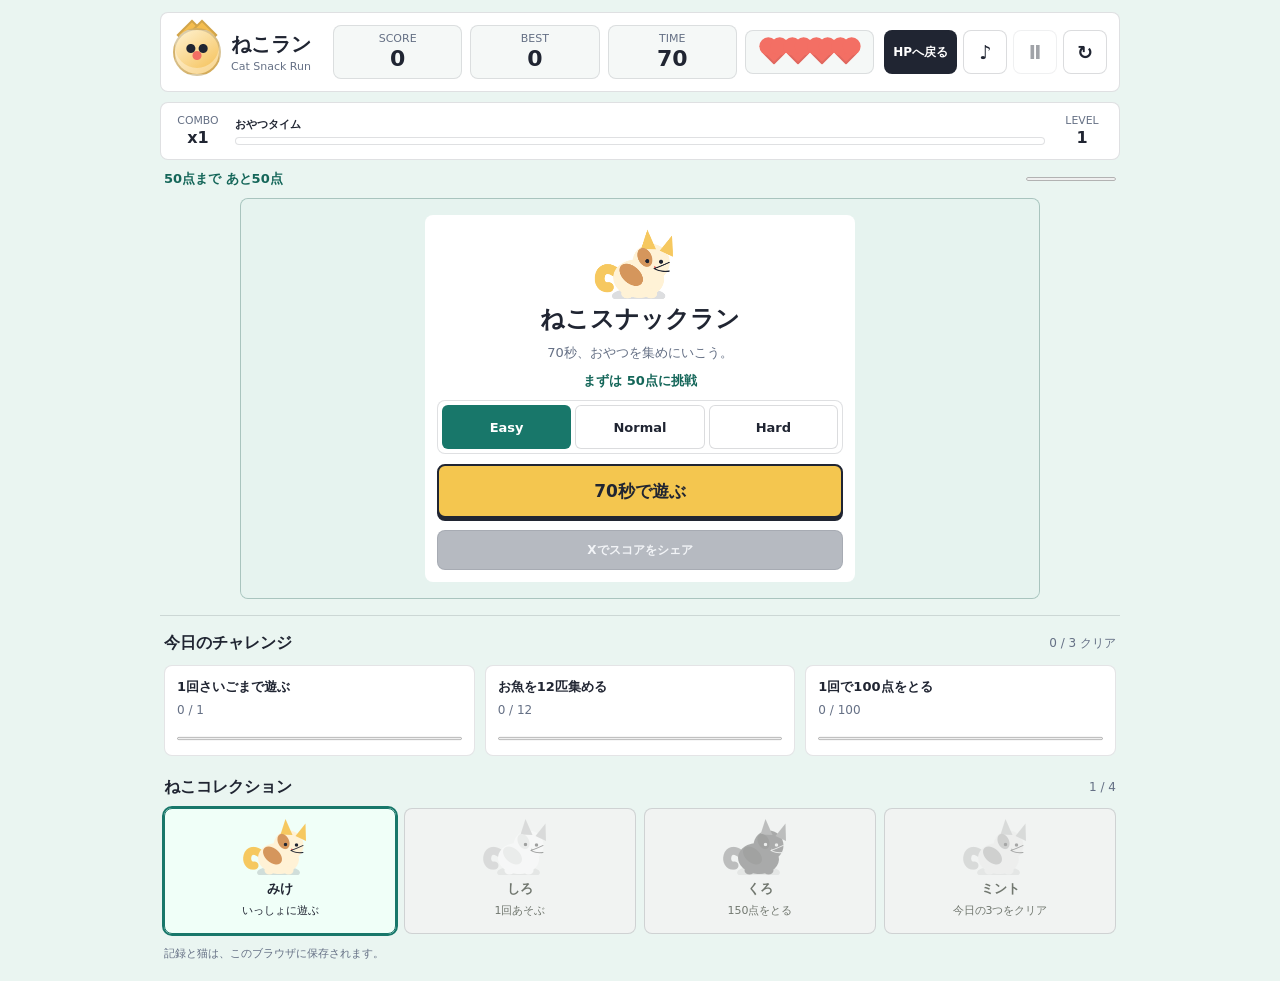
==== commit 9fdd4b72: "Add daily challenges, unlockable cats and clearer replay goals to snack run" ====
--- a/cat-game/index.html
+++ b/cat-game/index.html
@@ -19,6 +19,10 @@
 .stage{display:grid;gap:8px;overflow:visible;background:#a7ddbf}.padbox{position:static;left:auto;bottom:auto;z-index:1;margin:0 auto 8px;transform:none}
 @media(min-width:761px){.padbox{grid-template-columns:repeat(3,46px);grid-template-rows:repeat(3,46px);gap:5px;padding:7px}.pad{width:46px;height:46px;border-radius:12px}}
 .resultbox{margin:12px 0 0;padding:10px 12px;border:1px solid #2025321f;border-radius:8px;background:#ffffff9e;text-align:left}.resultbox[hidden],.ctas[hidden],.cta[hidden]{display:none}.resultbox strong{display:block;color:#202532;font-size:1rem;line-height:1.35}.resultbox span{display:block;margin-top:4px;color:#657085;font-size:.9rem;line-height:1.45}.ctas{margin-top:10px;display:grid;gap:8px}.cta{min-height:44px;padding:10px 12px;display:flex;align-items:center;justify-content:center;border:1px solid #20253229;border-radius:8px;background:#202532;color:white;text-decoration:none;font-weight:800;cursor:pointer;transition:transform .15s,background .15s,opacity .15s}.cta:hover{transform:translateY(-1px)}.cta.retry{min-height:56px;border:2px solid #202532;background:#f4bd4f;color:#202532;font-size:1.08rem;box-shadow:0 7px 0 #20253224}.cta.retry:hover{background:#ffd76c}.cta.youtube{background:#e62117}.cta.subscribe{background:#111827}.cta.alt{background:#fff;color:#202532}.ctas .share{margin-top:0}.share{margin-top:8px;background:#111827;display:flex;align-items:center;justify-content:center;text-decoration:none}.share:hover{background:#000;color:white}.share.off{background:#9aa0aa;color:#eef0f4;cursor:not-allowed;opacity:.72;pointer-events:none}.share.off:hover{background:#9aa0aa;color:#eef0f4;transform:none}@media(max-width:560px){.ctas{gap:7px}.cta{min-height:46px;padding:10px;font-size:.95rem}.cta.retry{min-height:54px;font-size:1rem}}
+/* Replay goals and collection; the playfield and touch pad keep separate rows. */
+[hidden]{display:none!important}button,a{-webkit-tap-highlight-color:transparent}button:focus-visible,a:focus-visible,summary:focus-visible{outline:3px solid #18776a;outline-offset:3px}body{background:#eaf5f1;letter-spacing:0}.app{align-items:start;padding:12px}.game{width:min(960px,100%);gap:10px}.top{grid-template-columns:1fr auto;background:#fff;box-shadow:none;gap:10px;min-height:0}.brand{gap:10px}.brand h1{font-size:20px;white-space:normal;line-height:1.3}.brand p{font-size:11px}.stats{grid-column:1/-1;order:3;display:grid;grid-template-columns:repeat(4,minmax(0,1fr));gap:8px}.stat,.life{min-width:0;background:#f5f8f7}.stat span{font-size:11px}.stat strong{font-size:22px;font-variant-numeric:tabular-nums}.back{min-height:44px;border-radius:8px;font-size:12px;padding:8px}.back:hover,.primary:hover{color:#202532}.actions{gap:6px}.icon{width:44px;height:44px}.meter{box-shadow:none;background:#fff;grid-template-columns:auto minmax(0,1fr) auto;padding:8px 10px;gap:10px}.combo,.level{display:block;min-width:54px;padding:4px;border:0}.combo strong,.level strong{font-size:16px}.energy{min-width:0}.energy-label{display:flex;justify-content:space-between;gap:8px;margin-bottom:5px;font-size:11px;font-weight:700}.bar{height:8px}.goal-strip{display:flex;align-items:center;justify-content:space-between;gap:10px;padding:0 4px;font-size:13px}.goal-strip strong{color:#146659}.goal-strip progress{width:90px;height:8px;accent-color:#18776a}.stage{width:min(100%,max(440px,calc((100svh - 360px)*1.6)));justify-self:center;gap:0;box-shadow:none;overflow:hidden;background:#c8e8dd}.stage canvas{border-bottom:1px solid #20253218;cursor:default}.padbox{margin:6px auto;grid-template-columns:repeat(3,48px);grid-template-rows:repeat(3,48px);gap:4px;padding:5px;border-radius:8px;box-shadow:none;background:#f6fbf8;backdrop-filter:none}.pad{width:48px;height:48px;border-radius:8px}.overlay{padding:16px;background:#eaf5f1e8}.overlay.hide{display:none}.panel{width:min(430px,100%);padding:18px;background:#fff;border:0;box-shadow:none;backdrop-filter:none}.panel h2{font-size:24px;line-height:1.35}.panel p{font-size:13px;line-height:1.5}.cat-preview{display:block;width:110px;height:82px;margin:0 auto 4px;border:0!important;aspect-ratio:auto}.modes{margin:14px 0 10px}.mode{min-height:44px;font-size:13px}.mode.on{background:#18776a}.primary{min-height:54px;background:#f4c64f;color:#202532;border:2px solid #202532;font-size:17px;box-shadow:0 3px 0 #202532}.panel-goal{color:#146659!important;font-weight:700}.game[data-phase='ready'] .stage,.game[data-phase='paused'] .stage{min-height:390px}.game[data-phase='ready'] .padbox,.game[data-phase='paused'] .padbox,.game[data-phase='ended'] .padbox{display:none}.game[data-phase='ended'] .stage{width:100%;background:transparent;border:0}.game[data-phase='ended'] #canvas{display:none}.game[data-phase='ended'] .overlay{position:relative;padding:0;background:transparent}.game[data-phase='ended'] .panel{width:min(600px,100%);padding:18px}.game[data-phase='ended'] .panel h2{font-size:22px}.game[data-phase='ended'] #copy{font-size:30px;font-weight:900;color:#202532}.result-lead{margin:14px 0 0;display:grid;gap:10px}.result-lead .retry{width:100%;font-size:18px;min-height:58px}.result-lead p{margin:0}.result-lead .unlock-note{color:#146659;font-weight:800;font-size:14px}.resultbox{background:transparent;border:0;padding:14px 0;border-top:1px solid #20253220;border-radius:0}.resultbox strong{font-size:15px}.ctas{grid-template-columns:1fr 1fr}.ctas .youtube{grid-column:1/-1}.ctas .subscribe{background:#fff;color:#202532}.cta{font-size:13px;line-height:1.4;min-height:48px}.ctas .share{grid-column:1/-1}.history{grid-template-columns:repeat(5,minmax(0,1fr));gap:5px;margin-top:12px}.history li{display:grid;justify-content:center;gap:5px;padding:8px 3px;border:0;background:#f1f6f4;font-size:14px}.history span{margin:auto;background:#18776a}.history-label{font-size:11px!important;color:#657085!important}.ready-share{margin-top:12px!important;min-height:40px!important;font-size:12px!important}.collection-area{border-top:1px solid #20253225;margin-top:6px;padding:16px 4px 8px}.section-line{display:flex;align-items:center;justify-content:space-between;gap:8px;margin-bottom:10px}.section-line h2{font-size:16px;line-height:1.4}.section-line span{font-size:12px;color:#657085}.mission-list{list-style:none;padding:0;margin:0;display:grid;grid-template-columns:repeat(3,minmax(0,1fr));gap:10px}.mission{padding:12px;background:#fff;border:1px solid #2025321f;border-radius:8px}.mission strong{display:block;font-size:13px}.mission small{display:block;font-size:12px;color:#657085;margin:7px 0}.mission progress{width:100%;height:7px;accent-color:#18776a}.mission.done{border-color:#18776a}.mission.done small{color:#146659;font-weight:700}.wardrobe{margin-top:20px}.skins{display:grid;grid-template-columns:repeat(4,minmax(0,1fr));gap:8px}.skin{display:grid;justify-items:center;align-content:start;gap:5px;min-width:0;min-height:126px;padding:8px 4px;border:1px solid #20253229;border-radius:8px;background:#fff;font:inherit;color:#202532;cursor:pointer}.skin[aria-pressed='true']{outline:2px solid #18776a;border-color:#18776a;background:#f0fff8}.skin:disabled{cursor:default;background:#f1f3f2;color:#71776f}.skin:disabled canvas{opacity:.4;filter:grayscale(1)}.skin canvas{width:78px;max-width:100%;height:58px;aspect-ratio:auto;border:0;touch-action:auto}.skin strong{font-size:13px}.skin small{font-size:11px;line-height:1.4}.storage-note{font-size:11px;margin-top:12px;color:#657085}.game[data-phase='playing'] .collection-area,.game[data-phase='paused'] .collection-area{display:none}.time-low{color:#b62b32}.panel .return-title{min-height:44px;border:0;background:none;text-decoration:underline;color:#657085;font-size:13px;margin-top:8px;cursor:pointer}.time-stat{font-variant-numeric:tabular-nums}@media(max-width:560px){.app{padding:8px}.top{padding:10px}.brand h1{font-size:16px}.brand .mark{display:none}.brand p{font-size:10px}.actions{gap:4px}.back{max-width:54px;line-height:1.2;text-align:center}.icon{width:40px;min-height:44px}.stats{gap:5px}.stat{padding:5px 2px}.stat strong{font-size:19px}.stat span{font-size:10px}.life{height:43px}.panel{padding:14px}.panel h2{font-size:22px}.stage{width:100%}.game[data-phase='ready'] .stage{min-height:370px}.overlay{padding:10px}.mission-list{grid-template-columns:1fr;gap:6px}.mission{display:grid;grid-template-columns:minmax(0,1fr) auto;align-items:center;gap:5px 10px;padding:10px}.mission small{margin:0}.mission progress{grid-column:1/-1}.skins{gap:5px}.skin{min-height:122px}.skin strong{font-size:12px}.skin small{font-size:10px}.goal-strip{font-size:12px}.goal-strip progress{width:66px}.ctas{gap:8px}.cta{font-size:13px}.game[data-phase='ended'] .panel{padding:16px 12px}}@media(prefers-reduced-motion:reduce){*{transition:none!important;scroll-behavior:auto!important}}
+.game[data-phase='ready'] .stage{min-height:0}.game[data-phase='ready'] #canvas{display:none}.game[data-phase='ready'] .overlay{position:relative}.game[data-phase='ready'] .panel{padding:12px}.game[data-phase='ready'] .cat-preview{height:72px;width:97px}.game[data-phase='ready'] .modes{margin-top:10px}.game[data-phase='ready'] .ready-share{margin-top:2px!important}.game[data-phase='ready'] .ctas{margin-top:10px}
+@media(min-width:761px){.top{grid-template-columns:150px minmax(240px,1fr) auto}.stats{grid-column:auto;order:0}.stage{width:min(100%,max(440px,calc((100svh - 400px)*1.6)))}}
 </style>
 </head>
 <body>
@@ -27,38 +31,238 @@
 <div class='meter'><div class='combo'><span>Combo</span><strong id='combo'>x1</strong></div><div class='bar' aria-label='やる気'><span id='power'></span></div><div class='level'><span>Level</span><strong id='level'>1</strong></div></div>
 <div class='stage'><canvas id='canvas' width='1000' height='625' aria-label='猫が魚を集めるゲーム'></canvas><div class='overlay' id='overlay'><div class='panel'><h2 id='title'>ねこスナックラン</h2><p id='copy'>60秒チャレンジ</p><ol class='history' id='history' aria-label='上位スコア' hidden></ol><div class='modes' role='group' aria-label='難易度'><button class='mode on' type='button' data-mode='easy'>Easy</button><button class='mode' type='button' data-mode='normal'>Normal</button><button class='mode' type='button' data-mode='hard'>Hard</button></div><button class='primary' id='start' type='button'>スタート</button></div></div><div class='padbox' aria-label='操作キー'><button class='pad' type='button' data-dir='up' aria-label='上'>▲</button><button class='pad' type='button' data-dir='left' aria-label='左'>◀</button><button class='pad' type='button' data-dir='right' aria-label='右'>▶</button><button class='pad' type='button' data-dir='down' aria-label='下'>▼</button></div></div>
 <p class='sr'>矢印キー、WASD、画面下の操作キー、または画面のドラッグで猫を動かします。</p>
+<section class='collection-area' aria-label='今日のチャレンジとねこコレクション'>
+<div class='section-line'><h2>今日のチャレンジ</h2><span id='dailyCount'>0 / 3 クリア</span></div>
+<ul class='mission-list' id='missions'></ul>
+<div class='wardrobe'><div class='section-line'><h2>ねこコレクション</h2><span id='skinCount'>1 / 4</span></div><div class='skins' id='skins' role='group' aria-label='遊ぶ猫を選ぶ'></div></div>
+<p class='storage-note' id='storageNote'>記録と猫は、このブラウザに保存されます。</p>
+</section>
 </section></main>
 <script>
 (()=>{'use strict';
 const W=1000,H=625,MAX=.033,KB='cat-snack-run-best',KS='cat-snack-run-scores',modes={easy:{time:70,lives:4,fish:4,haz:3,speed:115},normal:{time:60,lives:3,fish:5,haz:4,speed:145},hard:{time:55,lives:3,fish:6,haz:6,speed:174}},$=id=>document.getElementById(id),canvas=$('canvas'),ctx=canvas.getContext('2d'),score=$('score'),best=$('best'),time=$('time'),life=$('life'),combo=$('combo'),level=$('level'),power=$('power'),overlay=$('overlay'),title=$('title'),copy=$('copy'),history=$('history'),start=$('start'),pause=$('pause'),restart=$('restart'),sound=$('sound'),modePanel=document.querySelector('.modes'),modeBtns=[...document.querySelectorAll('.mode')],pads=[...document.querySelectorAll('[data-dir]')];
 const YOUTUBE_CHANNEL='https://www.youtube.com/@nekosong_kouhei',UTM='utm_source=cat_game&utm_medium=game_result&utm_campaign=neko_snack_run',songRecommendations=[{min:0,max:49,catType:'のんびりネコタイプ',songTitle:'猫スヤスヤ',url:'https://www.youtube.com/@nekosong_kouhei'},{min:50,max:99,catType:'食いしんぼネコタイプ',songTitle:'猫スナックRUN',url:'https://www.youtube.com/@nekosong_kouhei'},{min:100,max:149,catType:'すばしっこいネコタイプ',songTitle:'てくてく猫',url:'https://www.youtube.com/@nekosong_kouhei'},{min:150,max:Infinity,catType:'覚醒ネコタイプ',songTitle:'猫魔神',url:'https://www.youtube.com/@nekosong_kouhei'}];
-let mode='normal',muted=false,audio=null,last=performance.now(),raf=0,currentRecommendation=songRecommendations[0];const input={keys:new Set,target:null,pointer:false},state={phase:'ready',score:0,best:readBest(),combo:1,comboClock:0,level:1,lives:3,time:60,cat:null,fish:[],haz:[],yarn:null,item:null,particles:[],fishClock:0,yarnClock:8,itemClock:6};
-best.textContent=state.best;history.insertAdjacentHTML('afterend',`<div class='resultbox' id='resultbox' hidden><strong id='catType'></strong><span id='songPick'></span><span>ゲームのあとは、猫ソングで癒されよう。</span></div><div class='ctas' id='resultCtas' hidden><button class='cta retry' id='retryCta' type='button'>もう一度遊ぶ</button><a class='cta share off' id='share' href='#' target='_blank' rel='noopener noreferrer' aria-disabled='true' tabindex='-1'>Xでスコアをシェア</a><a class='cta youtube' id='youtubeLink' href='https://www.youtube.com/@nekosong_kouhei' target='_blank' rel='noopener noreferrer'>おすすめ猫ソングを聴く</a><a class='cta subscribe' id='subscribeLink' href='https://www.youtube.com/@nekosong_kouhei' target='_blank' rel='noopener noreferrer'>チャンネル登録する</a><a class='cta alt' id='homeCta' href='../index.html'>HPへ戻る</a></div>`);const resultBox=$('resultbox'),catType=$('catType'),songPick=$('songPick'),resultCtas=$('resultCtas'),share=$('share'),youtubeLink=$('youtubeLink'),subscribeLink=$('subscribeLink'),retryCta=$('retryCta'),homeCta=$('homeCta'),endOnlyCtas=[retryCta,youtubeLink,subscribeLink,homeCta];selectMode(mode);resize();reset(false);requestAnimationFrame(loop);addEventListener('resize',resize);
-start.onclick=()=>state.phase==='paused'?resume():(state.phase==='ended'&&trackEvent('cat_game_retry',{mode}),startRun());pause.onclick=()=>state.phase==='playing'?pauseGame():resume();restart.onclick=()=>{if(state.phase!=='ready')trackEvent('cat_game_retry',{mode});startRun()};sound.onclick=()=>{muted=!muted;sound.style.opacity=muted?'.45':'1'};modeBtns.forEach(b=>b.onclick=()=>{selectMode(b.dataset.mode);trackEvent('cat_game_mode_select',{mode})});retryCta.onclick=()=>{trackEvent('cat_game_retry',{mode});startRun()};document.querySelectorAll('.back,#homeCta').forEach(link=>link.addEventListener('click',()=>trackEvent('cat_game_back_home')));share.addEventListener('click',e=>{if(share.classList.contains('off')){e.preventDefault();return}trackEvent('cat_game_share_click',{mode,score:state.score,best:state.best})});youtubeLink.addEventListener('click',()=>trackEvent('cat_game_youtube_click',{score:state.score,cat_type:currentRecommendation.catType,recommended_song:currentRecommendation.songTitle}));subscribeLink.addEventListener('click',()=>trackEvent('cat_game_subscribe_click',{score:state.score,cat_type:currentRecommendation.catType}));
-addEventListener('keydown',e=>{const k=e.key.toLowerCase();if(['arrowup','arrowdown','arrowleft','arrowright','w','a','s','d',' '].includes(k))e.preventDefault();if(k===' '&&state.phase==='playing')return pauseGame();if(k===' '&&state.phase==='paused')return resume();input.keys.add(k);if(['arrowup','arrowdown','arrowleft','arrowright','w','a','s','d'].includes(k))input.pointer=false});addEventListener('keyup',e=>input.keys.delete(e.key.toLowerCase()));
-canvas.onpointerdown=e=>{canvas.setPointerCapture(e.pointerId);input.pointer=true;input.target=point(e);if(state.phase!=='playing')startRun()};canvas.onpointermove=e=>{if(e.buttons||e.pointerType==='touch'){input.pointer=true;input.target=point(e)}};canvas.onpointerup=e=>input.target=point(e);
-pads.forEach(btn=>{const key=`pad-${btn.dataset.dir}`,press=on=>{btn.classList.toggle('active',on);on?(input.keys.add(key),input.pointer=false):input.keys.delete(key)};btn.onpointerdown=e=>{e.preventDefault();btn.setPointerCapture(e.pointerId);if(state.phase!=='playing')startRun();press(true)};btn.onpointerup=()=>press(false);btn.onpointercancel=()=>press(false);btn.onlostpointercapture=()=>press(false)});
-function trackEvent(name,params={}){if(typeof gtag==='function'){gtag('event',name,params)}}function startRun(){reset(true);trackEvent('cat_game_start',{mode,source_page:'cat_game'})}function resize(){const r=canvas.getBoundingClientRect(),d=Math.max(1,Math.min(2.5,devicePixelRatio||1));canvas.width=Math.round(r.width*d);canvas.height=Math.round(r.height*d);draw()}function loop(now){const dt=Math.min(MAX,(now-last)/1000);last=now;state.phase==='playing'?update(dt):idle(dt);draw();raf=requestAnimationFrame(loop)}
-function reset(play){const m=modes[mode];Object.assign(state,{phase:play?'playing':'ready',score:0,combo:1,comboClock:0,level:1,lives:m.lives,time:m.time,cat:{x:W/2,y:H/2,r:33,vx:0,vy:0,step:0,inv:0,power:0,evolve:0},fish:[],haz:[],yarn:null,item:null,particles:[],fishClock:0,yarnClock:7,itemClock:rand(4.5,7)});input.target=null;input.pointer=false;pads.forEach(b=>{b.classList.remove('active');input.keys.delete(`pad-${b.dataset.dir}`)});history.hidden=true;history.textContent='';resultBox.hidden=true;resultCtas.hidden=play;endOnlyCtas.forEach(el=>el.hidden=true);modePanel.hidden=false;start.hidden=false;disableShare();for(let i=0;i<m.fish;i++)spawnFish(i===0?'gold':'fish');for(let i=0;i<m.haz;i++)spawnHaz(i);pause.disabled=!play;pause.setAttribute('aria-label','一時停止');overlay.classList.toggle('hide',play);title.textContent='ねこスナックラン';copy.textContent=`${m.time}秒チャレンジ / ハート・進化スター`;start.textContent='スタート';hud();draw();if(play)beep(540,.07,'triangle',.03)}
-function pauseGame(){state.phase='paused';pause.setAttribute('aria-label','再開');overlay.classList.remove('hide');title.textContent='一時停止';copy.textContent=`Score ${state.score}`;history.hidden=true;resultBox.hidden=true;resultCtas.hidden=true;modePanel.hidden=true;start.hidden=false;disableShare();start.textContent='再開'}function resume(){state.phase='playing';pause.setAttribute('aria-label','一時停止');overlay.classList.add('hide');last=performance.now()}function end(){if(state.phase==='ended')return;const result=state.time<=0?'time_up':'game_over';state.phase='ended';pause.disabled=true;const scores=saveScore(state.score);state.best=Math.max(state.best,scores[0]||0);writeBest(state.best);currentRecommendation=getRecommendation(state.score);trackEvent('cat_game_end',{mode,score:state.score,best:state.best,level:state.level,result});overlay.classList.remove('hide');title.textContent=state.lives>0?'まんぷく':'おひるね';copy.textContent=`Score ${state.score} / Best ${state.best}`;renderScores(scores);renderRecommendation(currentRecommendation);updateResultLinks(currentRecommendation);updateShareLink();endOnlyCtas.forEach(el=>el.hidden=false);resultCtas.hidden=false;modePanel.hidden=true;start.hidden=true;hud();beep(220,.12,'sawtooth',.025);setTimeout(()=>beep(330,.12,'triangle',.025),120)}
-function selectMode(next){mode=modes[next]?next:'normal';modeBtns.forEach(b=>b.classList.toggle('on',b.dataset.mode===mode));if(state.phase==='ready'){state.time=modes[mode].time;state.lives=modes[mode].lives;copy.textContent=`${state.time}秒チャレンジ / ハート・進化スター`;hud()}}function update(dt){state.time-=dt;if(state.time<=0){state.time=0;return end()}state.level=Math.max(1,Math.floor(state.score/12)+1);state.comboClock=Math.max(0,state.comboClock-dt);if(!state.comboClock)state.combo=1;state.fishClock-=dt;state.yarnClock-=dt;state.cat.inv=Math.max(0,state.cat.inv-dt);state.cat.power=Math.max(0,state.cat.power-dt);state.cat.evolve=Math.max(0,state.cat.evolve-dt);moveCat(dt);updateFish(dt);updateHaz(dt);updateYarn(dt);updateItem(dt);updateParticles(dt);if(state.haz.length<Math.min(modes[mode].haz+Math.floor(state.level/2),10))spawnHaz(state.haz.length);hud()}function idle(dt){updateFish(dt*.35);updateHaz(dt*.25);updateYarn(dt*.35);updateItem(dt*.35);updateParticles(dt)}
+const PROGRESS_KEY='cat-snack-run-progress-v1';
+const catSkins=[
+  {id:'mike',name:'みけ',hint:'最初の相棒',body:'#fff2d6',patch:'#d5965c',ear:'#f6c85f',ink:'#202532'},
+  {id:'snow',name:'しろ',hint:'1回あそぶ',body:'#fff',patch:'#d8e5e3',ear:'#f2a6ac',ink:'#202532'},
+  {id:'night',name:'くろ',hint:'150点をとる',body:'#394052',patch:'#252b3c',ear:'#657085',ink:'#f8e99c'},
+  {id:'mint',name:'ミント',hint:'今日の3つをクリア',body:'#c5f4de',patch:'#55b397',ear:'#78c8b3',ink:'#203d37'}
+];
+let storageAvailable=true,profile=readProgress();
+const game=document.querySelector('.game'),panel=document.querySelector('.panel');
+panel.insertAdjacentHTML('afterbegin',"<canvas class='cat-preview' id='catPreview' width='220' height='164' aria-label='今日の相棒'></canvas>");
+copy.insertAdjacentHTML('afterend',"<p class='panel-goal' id='panelGoal'></p>");
+document.querySelector('.stage').insertAdjacentHTML('beforebegin',"<div class='goal-strip'><strong id='goalText'></strong><progress id='goalProgress' max='50' value='0' aria-label='次のスコア目標'></progress></div>");
+power.parentElement.outerHTML="<div class='energy'><div class='energy-label'><span id='powerLabel'>おやつタイム</span><span id='powerTime'></span></div><div class='bar' aria-label='パワー残り時間'><span id='power'></span></div></div>";
+const goalText=$('goalText'),goalProgress=$('goalProgress'),panelGoal=$('panelGoal'),catPreview=$('catPreview'),powerBar=$('power');
+let mode=profile.mode,muted=false,audio=null,last=performance.now(),raf=0,currentRecommendation=songRecommendations[0];const input={keys:new Set,target:null,pointer:false},state={phase:'ready',score:0,best:readBest(),combo:1,comboClock:0,level:1,lives:3,time:60,cat:null,fish:[],haz:[],yarn:null,item:null,particles:[],fishClock:0,yarnClock:8,itemClock:6,run:null};
+best.textContent=state.best;
+history.insertAdjacentHTML('beforebegin',"<div class='result-lead' id='resultLead' hidden><p id='nextTry'></p><button class='cta retry' id='retryCta' type='button'>もう一度遊ぶ</button><p class='unlock-note' id='unlockNote' hidden></p></div>");
+history.insertAdjacentHTML('afterend',"<div class='resultbox' id='resultbox' hidden><strong id='catType'></strong><span id='songPick'></span><span>ゲームのあとは、猫ソングで癒されよう。</span></div><div class='ctas' id='resultCtas' hidden><a class='cta share off' id='share' href='#' target='_blank' rel='noopener noreferrer' aria-disabled='true' tabindex='-1'>Xでスコアをシェア</a><a class='cta youtube' id='youtubeLink' href='https://www.youtube.com/@nekosong_kouhei' target='_blank' rel='noopener noreferrer'>おすすめ猫ソングを聴く</a><a class='cta subscribe' id='subscribeLink' href='https://www.youtube.com/@nekosong_kouhei' target='_blank' rel='noopener noreferrer'>チャンネル登録する</a><a class='cta alt' id='homeCta' href='../index.html'>HPへ戻る</a></div>");
+const resultBox=$('resultbox'),catType=$('catType'),songPick=$('songPick'),resultCtas=$('resultCtas'),share=$('share'),youtubeLink=$('youtubeLink'),subscribeLink=$('subscribeLink'),retryCta=$('retryCta'),homeCta=$('homeCta'),endOnlyCtas=[youtubeLink,subscribeLink,homeCta],resultLead=$('resultLead');
+panel.insertAdjacentHTML('beforeend',"<button class='return-title' id='returnTitle' hidden>猫・難易度を選びなおす</button><p class='history-label' id='historyLabel' hidden>このブラウザの上位5記録</p>");
+panel.append(history);
+selectMode(mode);reset(false);resize();requestAnimationFrame(loop);addEventListener('resize',resize);
+start.onclick=()=>state.phase==='paused'?resume():startRun();
+pause.onclick=()=>state.phase==='playing'?pauseGame():resume();
+restart.onclick=()=>{if(state.phase==='playing')pauseGame();else if(state.phase==='paused')reset(false);else reset(false)};
+sound.title='音のオン・オフ';pause.title='一時停止';restart.title='タイトルに戻る';restart.setAttribute('aria-label','タイトルに戻る');
+muted=profile.muted;updateSound();
+sound.onclick=()=>{muted=!muted;profile.muted=muted;saveProgress();updateSound()};
+modeBtns.forEach(b=>b.onclick=()=>{if(state.phase==='ready'){selectMode(b.dataset.mode);trackEvent('cat_game_mode_select',{mode})}});
+retryCta.onclick=()=>{if(state.phase==='ended'){trackEvent('cat_game_retry',{mode});startRun()}};
+$('returnTitle').onclick=()=>reset(false);
+document.querySelectorAll('.back,#homeCta').forEach(link=>link.addEventListener('click',()=>trackEvent('cat_game_back_home')));
+share.addEventListener('click',e=>{if(share.classList.contains('off')){e.preventDefault();return}trackEvent('cat_game_share_click',{mode,score:state.score,best:state.best})});
+youtubeLink.addEventListener('click',()=>trackEvent('cat_game_youtube_click',{score:state.score,cat_type:currentRecommendation.catType,recommended_song:currentRecommendation.songTitle}));
+subscribeLink.addEventListener('click',()=>trackEvent('cat_game_subscribe_click',{score:state.score,cat_type:currentRecommendation.catType}));
+document.addEventListener('visibilitychange',()=>{if(document.hidden&&state.phase==='playing')pauseGame()});
+addEventListener('blur',()=>{clearInput();if(state.phase==='playing')pauseGame()});
+addEventListener('keydown',e=>{
+  if(e.target.closest?.('button,a,input,select,textarea')&&e.key===' ')return;
+  const k=e.key.toLowerCase(),movement=['arrowup','arrowdown','arrowleft','arrowright','w','a','s','d'];
+  if(k===' '){if(state.phase==='playing'){e.preventDefault();pauseGame()}else if(state.phase==='paused'){e.preventDefault();resume()}return}
+  if(state.phase!=='playing'||!movement.includes(k))return;
+  e.preventDefault();input.keys.add(k);input.pointer=false;
+});
+addEventListener('keyup',e=>input.keys.delete(e.key.toLowerCase()));
+canvas.onpointerdown=e=>{if(state.phase!=='playing')return;canvas.setPointerCapture(e.pointerId);input.pointer=true;input.target=point(e)};
+canvas.onpointermove=e=>{if(state.phase==='playing'&&(e.buttons||e.pointerType==='touch')){input.pointer=true;input.target=point(e)}};
+canvas.onpointerup=e=>{if(state.phase==='playing')input.target=point(e)};
+canvas.onpointercancel=()=>{input.pointer=false;input.target=null};
+pads.forEach(btn=>{const key='pad-'+btn.dataset.dir,press=on=>{btn.classList.toggle('active',on);on?(input.keys.add(key),input.pointer=false):input.keys.delete(key)};
+btn.onpointerdown=e=>{e.preventDefault();if(state.phase!=='playing')return;btn.setPointerCapture(e.pointerId);press(true)};
+btn.onpointerup=()=>press(false);btn.onpointercancel=()=>press(false);btn.onlostpointercapture=()=>press(false)});
+function trackEvent(name,params={}){try{if(typeof gtag==='function')gtag('event',name,params)}catch{}}
+function startRun(){reset(true);start.blur();retryCta.blur();trackEvent('cat_game_start',{mode,source_page:'cat_game'});game.scrollIntoView({block:'start',behavior:'instant'})}
+function resize(){const r=canvas.getBoundingClientRect();if(!r.width||!r.height)return;const d=Math.max(1,Math.min(2,devicePixelRatio||1));canvas.width=Math.round(r.width*d);canvas.height=Math.round(r.height*d);draw()}
+function loop(now){const dt=Math.min(MAX,(now-last)/1000);last=now;if(state.phase==='playing'){update(dt);draw()}raf=requestAnimationFrame(loop)}
+function clearInput(){input.keys.clear();input.pointer=false;input.target=null;pads.forEach(b=>b.classList.remove('active'))}
+function setPhase(phase){state.phase=phase;game.dataset.phase=phase;overlay.classList.toggle('hide',phase==='playing');overlay.inert=phase==='playing';catPreview.hidden=phase==='playing'||phase==='ended';panelGoal.hidden=phase!=='ready';$('returnTitle').hidden=phase!=='ended'&&phase!=='paused'}
+function updateSound(){sound.style.opacity=muted?'.45':'1';sound.setAttribute('aria-pressed',String(!muted));sound.setAttribute('aria-label',muted?'音をオンにする':'音をオフにする')}
+function reset(play){
+  ensureToday();const m=modes[mode];setPhase(play?'playing':'ready');
+  Object.assign(state,{score:0,combo:1,comboClock:0,level:1,lives:m.lives,time:m.time,
+    cat:{x:W/2,y:H/2,r:33,vx:0,vy:0,step:0,inv:play?1.8:0,power:0,evolve:0,skin:profile.selected},
+    fish:[],haz:[],yarn:null,item:null,particles:[],floaters:[],fishClock:0,yarnClock:7,itemClock:4.5,itemSpawns:0,
+    run:{day:profile.daily.date,fish:0,maxCombo:1,evolutions:0,elapsed:0,best:profile.records[mode]||0,target:nextGoal(profile.records[mode]||0),targetReached:false}
+  });
+  clearInput();history.hidden=true;history.textContent='';$('historyLabel').hidden=true;resultBox.hidden=true;resultLead.hidden=true;resultCtas.hidden=play;endOnlyCtas.forEach(el=>el.hidden=true);
+  modePanel.hidden=false;start.hidden=false;disableShare();share.classList.toggle('ready-share',!play);
+  if(!play){panel.append(resultCtas);copy.after(panelGoal)}
+  for(let i=0;i<m.fish;i++)spawnFish(i===0?'gold':'fish');
+  state.fish[0].x=W/2+125;state.fish[0].y=H/2;
+  for(let i=0;i<m.haz;i++)spawnHaz(i);
+  pause.disabled=!play;pause.setAttribute('aria-label','一時停止');
+  title.textContent='ねこスナックラン';copy.textContent=m.time+'秒、おやつを集めにいこう。';
+  start.textContent=m.time+'秒で遊ぶ';panelGoal.textContent=(profile.records[mode]?'次は ':'まずは ')+state.run.target+'点に挑戦';
+  renderCollection();hud();resize();drawPreview();if(play)beep(540,.07,'triangle',.03);
+}
+function pauseGame(){
+  if(state.phase!=='playing')return;clearInput();setPhase('paused');pause.setAttribute('aria-label','再開');
+  title.textContent='ちょっとひとやすみ';copy.textContent=state.score+'点 / あと'+Math.ceil(state.time)+'秒';
+  history.hidden=true;resultBox.hidden=true;resultLead.hidden=true;resultCtas.hidden=true;modePanel.hidden=true;start.hidden=false;start.textContent='つづきから遊ぶ';drawPreview();
+}
+function resume(){if(state.phase!=='paused')return;clearInput();setPhase('playing');pause.setAttribute('aria-label','一時停止');last=performance.now();start.blur();resize()}
+function end(){
+  if(state.phase!=='playing')return;
+  const result=state.time<=0?'time_up':'game_over';setPhase('ended');clearInput();pause.disabled=true;
+  const scores=saveScore(state.score),oldBest=state.run.best;
+  state.best=Math.max(state.best,scores[0]||0);writeBest(state.best);
+  const unlocked=finishProgress();
+  currentRecommendation=getRecommendation(state.score);
+  trackEvent('cat_game_end',{mode,score:state.score,best:state.best,level:state.level,result,play_seconds:Math.round(state.run.elapsed),fish_collected:state.run.fish,max_combo:state.run.maxCombo});
+  const modeName=mode[0].toUpperCase()+mode.slice(1);
+  title.textContent=state.score>oldBest?modeName+'の自己ベスト更新！':state.score>=300?'おやつの達人！':state.score>=100?'ナイスラン！':'おつかれさま！';
+  copy.textContent=state.score+' 点';
+  const target=nextGoal(state.score);
+  $('nextTry').textContent=target+'点まで、あと'+(target-state.score)+'点。次はいけるかも！';
+  retryCta.textContent='もう一度遊ぶ';resultLead.hidden=false;endOnlyCtas.forEach(el=>el.hidden=false);
+  $('unlockNote').hidden=!unlocked.length;$('unlockNote').textContent=unlocked.map(id=>catSkins.find(s=>s.id===id).name).join('・')+' が仲間になった！';
+  renderRecommendation(currentRecommendation);updateResultLinks(currentRecommendation);updateShareLink();
+  share.classList.remove('ready-share');resultCtas.hidden=false;modePanel.hidden=true;start.hidden=true;
+  panel.append(resultBox,resultCtas,$('returnTitle'),$('historyLabel'),history);
+  $('historyLabel').hidden=false;renderScores(scores);renderCollection();hud();
+  overlay.scrollIntoView({block:'start',behavior:'instant'});retryCta.focus({preventScroll:true});
+  beep(520,.08,'triangle',.025);setTimeout(()=>beep(780,.12,'triangle',.025),110);
+}
+function selectMode(next){
+  mode=modes[next]?next:'easy';profile.mode=mode;saveProgress();
+  modeBtns.forEach(b=>{b.classList.toggle('on',b.dataset.mode===mode);b.setAttribute('aria-pressed',String(b.dataset.mode===mode))});
+  if(state.cat&&state.phase==='ready')reset(false);
+}
+function update(dt){
+  state.run.elapsed+=dt;state.time-=dt;if(state.time<=0){state.time=0;return end()}
+  state.level=Math.min(8,Math.max(1,Math.floor(state.score/50)+1));
+  state.comboClock=Math.max(0,state.comboClock-dt);if(!state.comboClock)state.combo=1;
+  state.fishClock-=dt;state.yarnClock-=dt;
+  state.cat.inv=Math.max(0,state.cat.inv-dt);state.cat.power=Math.max(0,state.cat.power-dt);state.cat.evolve=Math.max(0,state.cat.evolve-dt);
+  moveCat(dt);updateFish(dt);updateHaz(dt);if(state.phase!=='playing')return;
+  updateYarn(dt);updateItem(dt);updateParticles(dt);updateFloaters(dt);
+  if(!state.run.targetReached&&state.score>=state.run.target){state.run.targetReached=true;floatText(state.cat.x,state.cat.y-50,'目標クリア！','#146659');trackEvent('cat_game_goal_complete',{mode,target:state.run.target,score:state.score})}
+  if(state.haz.length<Math.min(modes[mode].haz+Math.floor(state.level/2),mode==='easy'?6:mode==='normal'?8:10))spawnHaz(state.haz.length);hud();
+}
 function moveCat(dt){const c=state.cat,b=(c.power>0?1.35:1)*(c.evolve>0?1.28:1),s=(285+state.level*9)*b;let dx=0,dy=0;if(input.keys.has('arrowleft')||input.keys.has('a')||input.keys.has('pad-left'))dx--;if(input.keys.has('arrowright')||input.keys.has('d')||input.keys.has('pad-right'))dx++;if(input.keys.has('arrowup')||input.keys.has('w')||input.keys.has('pad-up'))dy--;if(input.keys.has('arrowdown')||input.keys.has('s')||input.keys.has('pad-down'))dy++;if(input.pointer&&input.target){const x=input.target.x-c.x,y=input.target.y-c.y,d=Math.hypot(x,y);if(d>4){dx=x/d;dy=y/d;const slow=Math.min(1,d/100);dx*=slow;dy*=slow}}else if(dx||dy){const d=Math.hypot(dx,dy);dx/=d;dy/=d}c.vx+=(dx*s-c.vx)*Math.min(1,dt*8);c.vy+=(dy*s-c.vy)*Math.min(1,dt*8);c.x=clamp(c.x+c.vx*dt,c.r+12,W-c.r-12);c.y=clamp(c.y+c.vy*dt,c.r+12,H-c.r-12);c.step+=(Math.abs(c.vx)+Math.abs(c.vy))*dt*.018;if(c.power>0&&Math.random()<dt*18)burst(c.x-Math.sign(c.vx||1)*28,c.y,'#f4bd4f',1);if(c.evolve>0&&Math.random()<dt*22)burst(c.x+rand(-30,30),c.y+rand(-26,30),'#a855f7',1)}
 function updateFish(dt){for(let i=state.fish.length-1;i>=0;i--){const f=state.fish[i];f.w+=dt*f.ws;f.x+=Math.sin(f.w)*dt*10;f.y+=Math.cos(f.w*.7)*dt*8;if(dist(f,state.cat)<f.r+state.cat.r)collect(i)}if(state.fishClock<=0&&state.fish.length<modes[mode].fish+2){spawnFish(Math.random()<.14?'gold':'fish');state.fishClock=rand(.9,1.45)}}
-function collect(i){const f=state.fish[i],base=f.kind==='gold'?8:3,boost=state.cat.evolve>0?2:1;state.combo=Math.min(9,state.combo+1);state.comboClock=2.2;state.score+=base*state.combo*boost;burst(f.x,f.y,state.cat.evolve>0?'#a855f7':f.kind==='gold'?'#f4bd4f':'#4d7fd1',f.kind==='gold'?18:12);state.fish.splice(i,1);spawnFish(Math.random()<.18?'gold':'fish');beep(f.kind==='gold'?820:660,.045,'sine',.025)}
-function updateHaz(dt){const c=state.cat;for(const h of state.haz){const p=1+state.level*.035;h.x+=h.vx*dt*p;h.y+=h.vy*dt*p;h.spin+=dt*h.ss;if(h.x<h.r+8||h.x>W-h.r-8){h.vx*=-1;h.x=clamp(h.x,h.r+8,W-h.r-8)}if(h.y<h.r+8||h.y>H-h.r-8){h.vy*=-1;h.y=clamp(h.y,h.r+8,H-h.r-8)}if(dist(h,c)<h.r+c.r*.76){if(c.evolve>0){const pnt=free(90),a=rand(0,Math.PI*2),s=modes[mode].speed+rand(20,55);h.x=pnt.x;h.y=pnt.y;h.vx=Math.cos(a)*s;h.vy=Math.sin(a)*s;state.score+=6;burst(c.x,c.y,'#f4bd4f',18);beep(520,.05,'triangle',.025);continue}if(c.inv<=0){state.lives--;state.combo=1;state.comboClock=0;c.inv=1.35;const a=Math.atan2(c.y-h.y,c.x-h.x);c.vx=Math.cos(a)*260;c.vy=Math.sin(a)*260;burst(c.x,c.y,'#f36f64',20);beep(170,.09,'square',.035);if(state.lives<=0){state.lives=0;end();return}}}}}
-function updateYarn(dt){if(!state.yarn&&state.yarnClock<=0){const p=free(70);state.yarn={x:p.x,y:p.y,r:22,spin:0,life:7};state.yarnClock=rand(9,14)}if(!state.yarn)return;const y=state.yarn;y.spin+=dt*4;y.y+=Math.sin(y.spin)*dt*8;y.life-=dt;if(dist(y,state.cat)<y.r+state.cat.r){state.cat.power=5;state.score+=12;burst(y.x,y.y,'#74d4bf',26);state.yarn=null;beep(960,.08,'triangle',.03)}else if(y.life<=0)state.yarn=null}
+function collect(i){
+  if(state.phase!=='playing')return;
+  const f=state.fish[i],base=f.kind==='gold'?8:3,boost=state.cat.evolve>0?2:1;
+  state.combo=Math.min(9,state.combo+1);state.comboClock=mode==='easy'?3:mode==='normal'?2.6:2.2;
+  const points=base*state.combo*boost;state.score+=points;state.run.fish++;state.run.maxCombo=Math.max(state.run.maxCombo,state.combo);
+  floatText(f.x,f.y,'+'+points,f.kind==='gold'?'#855600':'#1b5f93');
+  burst(f.x,f.y,state.cat.evolve>0?'#a855f7':f.kind==='gold'?'#f4bd4f':'#4d7fd1',f.kind==='gold'?18:12);
+  state.fish.splice(i,1);spawnFish(Math.random()<.18?'gold':'fish');beep(f.kind==='gold'?820:660,.045,'sine',.025);
+}
+function updateHaz(dt){const c=state.cat;for(const h of state.haz){const p=1+state.level*.035;h.x+=h.vx*dt*p;h.y+=h.vy*dt*p;h.spin+=dt*h.ss;if(h.x<h.r+8||h.x>W-h.r-8){h.vx*=-1;h.x=clamp(h.x,h.r+8,W-h.r-8)}if(h.y<h.r+8||h.y>H-h.r-8){h.vy*=-1;h.y=clamp(h.y,h.r+8,H-h.r-8)}if(dist(h,c)<h.r+c.r*.76){if(c.evolve>0){const pnt=free(90),a=rand(0,Math.PI*2),s=modes[mode].speed+rand(20,55);h.x=pnt.x;h.y=pnt.y;h.vx=Math.cos(a)*s;h.vy=Math.sin(a)*s;state.score+=6;floatText(c.x,c.y,'+6','#855600');burst(c.x,c.y,'#f4bd4f',18);beep(520,.05,'triangle',.025);continue}if(c.inv<=0){state.lives--;state.combo=1;state.comboClock=0;c.inv=2;const a=Math.atan2(c.y-h.y,c.x-h.x);c.vx=Math.cos(a)*260;c.vy=Math.sin(a)*260;burst(c.x,c.y,'#f36f64',20);beep(170,.09,'square',.035);if(state.lives<=0){state.lives=0;end();return}}}}}
+function updateYarn(dt){if(!state.yarn&&state.yarnClock<=0){const p=free(70);state.yarn={x:p.x,y:p.y,r:22,spin:0,life:7};state.yarnClock=rand(9,14)}if(!state.yarn)return;const y=state.yarn;y.spin+=dt*4;y.y+=Math.sin(y.spin)*dt*8;y.life-=dt;if(dist(y,state.cat)<y.r+state.cat.r){state.cat.power=Math.max(state.cat.power,5);state.score+=12;floatText(y.x,y.y,'スピードUP','#146659');burst(y.x,y.y,'#74d4bf',26);state.yarn=null;beep(960,.08,'triangle',.03)}else if(y.life<=0)state.yarn=null}
 function updateItem(dt){state.itemClock-=dt;if(!state.item&&state.itemClock<=0)spawnItem();if(!state.item)return;const it=state.item;it.w+=dt*3.8;it.life-=dt;it.y+=Math.sin(it.w)*dt*9;if(dist(it,state.cat)<it.r+state.cat.r){collectItem(it);state.item=null;state.itemClock=rand(7,11)}else if(it.life<=0){state.item=null;state.itemClock=rand(4,7)}}
-function spawnItem(){const p=free(76),needHeal=state.lives<modes[mode].lives,roll=Math.random(),kind=needHeal&&roll<.46?'heart':roll<.64?'clock':roll<.86?'snack':'evolve';state.item={kind,x:p.x,y:p.y,r:kind==='evolve'?28:24,w:rand(0,Math.PI*2),life:8}}
-function collectItem(it){let gained='bonus';if(it.kind==='heart'){if(state.lives<modes[mode].lives){state.lives++;gained='heal'}else{state.score+=10}burst(it.x,it.y,'#f36f64',24);beep(760,.08,'triangle',.03)}else if(it.kind==='clock'){state.time=Math.min(modes[mode].time+10,state.time+6);gained='time';burst(it.x,it.y,'#57a7c7',24);beep(880,.08,'sine',.03)}else if(it.kind==='evolve'){state.cat.evolve=8;state.cat.power=Math.max(state.cat.power,8);state.combo=Math.min(9,state.combo+2);state.comboClock=3.5;state.score+=25;gained='evolve';burst(it.x,it.y,'#a855f7',34);beep(980,.08,'triangle',.035);setTimeout(()=>beep(1220,.08,'triangle',.03),90)}else{state.combo=Math.min(9,state.combo+1);state.comboClock=2.2;state.score+=18*state.combo;burst(it.x,it.y,'#f4bd4f',26);beep(720,.06,'square',.025)}trackEvent('cat_game_item_collect',{mode,item:it.kind,effect:gained,score:state.score,lives:state.lives,time_left:Math.ceil(state.time)})}
+function spawnItem(){
+  const p=free(76),needHeal=state.lives<modes[mode].lives,roll=Math.random();state.itemSpawns++;
+  const kind=state.itemSpawns===2?'evolve':needHeal&&roll<.46?'heart':roll<.64?'clock':roll<.86?'snack':'evolve';
+  state.item={kind,x:p.x,y:p.y,r:kind==='evolve'?28:24,w:rand(0,Math.PI*2),life:10};
+}
+function collectItem(it){const before=state.score;let gained='bonus';if(it.kind==='heart'){if(state.lives<modes[mode].lives){state.lives++;gained='heal'}else{state.score+=10}burst(it.x,it.y,'#f36f64',24);beep(760,.08,'triangle',.03)}else if(it.kind==='clock'){state.time=Math.min(modes[mode].time+10,state.time+6);gained='time';burst(it.x,it.y,'#57a7c7',24);beep(880,.08,'sine',.03)}else if(it.kind==='evolve'){state.run.evolutions++;state.cat.evolve=8;state.cat.power=Math.max(state.cat.power,8);state.combo=Math.min(9,state.combo+2);state.comboClock=3.5;state.score+=25;gained='evolve';burst(it.x,it.y,'#a855f7',34);beep(980,.08,'triangle',.035);setTimeout(()=>beep(1220,.08,'triangle',.03),90)}else{state.combo=Math.min(9,state.combo+1);state.comboClock=2.2;state.score+=18*state.combo;burst(it.x,it.y,'#f4bd4f',26);beep(720,.06,'square',.025)}state.run.maxCombo=Math.max(state.run.maxCombo,state.combo);floatText(it.x,it.y,it.kind==='evolve'?'進化！ 8秒間パワーUP':gained==='heal'?'ライフ +1':gained==='time'?'時間 +6秒':'+'+(state.score-before),it.kind==='evolve'?'#7631af':'#146659');trackEvent('cat_game_item_collect',{mode,item:it.kind,effect:gained,score:state.score,lives:state.lives,time_left:Math.ceil(state.time)})}
 function updateParticles(dt){for(let i=state.particles.length-1;i>=0;i--){const p=state.particles[i];p.life-=dt;p.x+=p.vx*dt;p.y+=p.vy*dt;p.vy+=90*dt;if(p.life<=0)state.particles.splice(i,1)}}function spawnFish(kind){const p=free(54);state.fish.push({kind,x:p.x,y:p.y,r:kind==='gold'?20:17,w:rand(0,Math.PI*2),ws:rand(2,4),flip:Math.random()<.5?-1:1})}function spawnHaz(i){const p=free(90),a=rand(0,Math.PI*2),s=modes[mode].speed+rand(-18,28)+i*2;state.haz.push({x:p.x,y:p.y,r:rand(21,28),vx:Math.cos(a)*s,vy:Math.sin(a)*s,spin:rand(0,Math.PI*2),ss:rand(-3,3),shade:Math.random()<.5?'#5fb06b':'#57a7c7'})}function free(m){for(let i=0;i<50;i++){const p={x:rand(m,W-m),y:rand(m,H-m)};if(dist(p,state.cat||{x:W/2,y:H/2})>160)return p}return{x:rand(m,W-m),y:rand(m,H-m)}}function burst(x,y,color,n){for(let i=0;i<n;i++){const a=rand(0,Math.PI*2),s=rand(60,190),life=rand(.32,.76);state.particles.push({x,y,vx:Math.cos(a)*s,vy:Math.sin(a)*s,life,max:life,color,size:rand(3,8)})}}
-function draw(){ctx.save();ctx.setTransform(canvas.width/W,0,0,canvas.height/H,0,0);room();state.fish.forEach(drawFish);if(state.yarn)drawYarn(state.yarn);if(state.item)drawItem(state.item);state.haz.forEach(drawHaz);drawParticles();drawCat(state.cat);if(state.phase==='paused'){ctx.globalAlpha=.18;ctx.fillStyle='#202532';ctx.fillRect(0,0,W,H)}ctx.restore()}function room(){const g=ctx.createLinearGradient(0,0,W,H);g.addColorStop(0,'#cce9bf');g.addColorStop(.5,'#a5ddc6');g.addColorStop(1,'#f3d4a5');ctx.fillStyle=g;ctx.fillRect(0,0,W,H);ctx.save();ctx.globalAlpha=.17;ctx.strokeStyle='#fff';ctx.lineWidth=2;for(let x=-120;x<W+120;x+=80){ctx.beginPath();ctx.moveTo(x,0);ctx.lineTo(x+210,H);ctx.stroke()}for(let y=60;y<H;y+=86){ctx.beginPath();ctx.moveTo(0,y);ctx.lineTo(W,y-68);ctx.stroke()}ctx.restore();ctx.save();ctx.globalAlpha=.16;ctx.fillStyle='#69527b';round(290,235,420,192,36);ctx.fill();ctx.restore()}
+function draw(){ctx.save();ctx.setTransform(canvas.width/W,0,0,canvas.height/H,0,0);room();state.fish.forEach(drawFish);if(state.yarn)drawYarn(state.yarn);if(state.item)drawItem(state.item);state.haz.forEach(drawHaz);drawParticles();drawCat(state.cat);drawFloaters();if(state.phase==='paused'){ctx.globalAlpha=.18;ctx.fillStyle='#202532';ctx.fillRect(0,0,W,H)}ctx.restore()}function room(){const g=ctx.createLinearGradient(0,0,W,H);g.addColorStop(0,'#cce9bf');g.addColorStop(.5,'#a5ddc6');g.addColorStop(1,'#f3d4a5');ctx.fillStyle=g;ctx.fillRect(0,0,W,H);ctx.save();ctx.globalAlpha=.17;ctx.strokeStyle='#fff';ctx.lineWidth=2;for(let x=-120;x<W+120;x+=80){ctx.beginPath();ctx.moveTo(x,0);ctx.lineTo(x+210,H);ctx.stroke()}for(let y=60;y<H;y+=86){ctx.beginPath();ctx.moveTo(0,y);ctx.lineTo(W,y-68);ctx.stroke()}ctx.restore();ctx.save();ctx.globalAlpha=.16;ctx.fillStyle='#69527b';round(290,235,420,192,36);ctx.fill();ctx.restore()}
 function drawFish(f){ctx.save();ctx.translate(f.x,f.y);ctx.scale(f.flip,1);ctx.rotate(Math.sin(f.w)*.12);ctx.fillStyle=f.kind==='gold'?'#f36f64':'#74d4bf';ctx.beginPath();ctx.moveTo(-f.r*.72,0);ctx.lineTo(-f.r*1.35,-f.r*.6);ctx.lineTo(-f.r*1.28,f.r*.62);ctx.closePath();ctx.fill();ctx.fillStyle=f.kind==='gold'?'#f4bd4f':'#4d7fd1';ctx.beginPath();ctx.ellipse(0,0,f.r*1.05,f.r*.65,0,0,Math.PI*2);ctx.fill();ctx.fillStyle='#fffaf0';ctx.beginPath();ctx.arc(f.r*.45,-f.r*.16,f.r*.16,0,Math.PI*2);ctx.fill();ctx.fillStyle='#202532';ctx.beginPath();ctx.arc(f.r*.49,-f.r*.16,f.r*.07,0,Math.PI*2);ctx.fill();ctx.restore()}function drawHaz(h){ctx.save();ctx.translate(h.x,h.y);ctx.rotate(h.spin);ctx.fillStyle='rgba(32,37,50,.13)';ctx.beginPath();ctx.ellipse(0,h.r+17,h.r*1.1,h.r*.36,0,0,Math.PI*2);ctx.fill();ctx.fillStyle=h.shade==='#57a7c7'?'#57a7c7':'#5fb06b';h.shade==='#57a7c7'?(ctx.beginPath(),ctx.ellipse(0,0,h.r*1.14,h.r*.78,.3,0,Math.PI*2),ctx.fill()):(round(-h.r*1.15,-h.r*.48,h.r*2.3,h.r*.96,h.r*.46),ctx.fill());ctx.restore()}function drawYarn(y){ctx.save();ctx.translate(y.x,y.y);ctx.rotate(y.spin);ctx.fillStyle='#74d4bf';ctx.beginPath();ctx.arc(0,0,y.r,0,Math.PI*2);ctx.fill();ctx.strokeStyle='rgba(32,37,50,.27)';ctx.lineWidth=3;for(let i=0;i<4;i++){ctx.beginPath();ctx.ellipse(0,0,y.r-4,5+i*2,i*Math.PI/4,0,Math.PI*2);ctx.stroke()}ctx.restore()}function drawItem(it){ctx.save();ctx.translate(it.x,it.y+Math.sin(it.w)*4);ctx.shadowColor='rgba(32,37,50,.28)';ctx.shadowBlur=10;ctx.lineJoin='round';ctx.lineCap='round';if(it.kind==='heart'){ctx.fillStyle='#f36f64';ctx.beginPath();ctx.moveTo(0,19);ctx.bezierCurveTo(-31,0,-17,-26,0,-12);ctx.bezierCurveTo(17,-26,31,0,0,19);ctx.fill();ctx.shadowBlur=0;ctx.strokeStyle='#fffaf0';ctx.lineWidth=5;ctx.beginPath();ctx.moveTo(-10,2);ctx.lineTo(10,2);ctx.moveTo(0,-8);ctx.lineTo(0,12);ctx.stroke()}else if(it.kind==='clock'){ctx.fillStyle='#fffaf0';ctx.strokeStyle='#57a7c7';ctx.lineWidth=5;ctx.beginPath();ctx.arc(0,0,22,0,Math.PI*2);ctx.fill();ctx.stroke();ctx.shadowBlur=0;ctx.strokeStyle='#202532';ctx.lineWidth=4;ctx.beginPath();ctx.moveTo(0,0);ctx.lineTo(0,-11);ctx.moveTo(0,0);ctx.lineTo(10,6);ctx.stroke()}else if(it.kind==='evolve'){ctx.fillStyle='#a855f7';ctx.beginPath();for(let i=0;i<10;i++){const a=-Math.PI/2+i*Math.PI/5,r=i%2?12:29;ctx.lineTo(Math.cos(a)*r,Math.sin(a)*r)}ctx.closePath();ctx.fill();ctx.shadowBlur=0;ctx.fillStyle='#f4bd4f';ctx.beginPath();ctx.moveTo(-16,8);ctx.lineTo(-9,-11);ctx.lineTo(0,1);ctx.lineTo(9,-11);ctx.lineTo(16,8);ctx.closePath();ctx.fill();ctx.strokeStyle='#fffaf0';ctx.lineWidth=3;ctx.stroke()}else{ctx.fillStyle='#f4bd4f';round(-21,-14,42,28,14);ctx.fill();ctx.shadowBlur=0;ctx.fillStyle='#fffaf0';ctx.beginPath();ctx.arc(-8,-3,4,0,Math.PI*2);ctx.arc(8,4,4,0,Math.PI*2);ctx.fill();ctx.strokeStyle='#202532';ctx.lineWidth=2;ctx.beginPath();ctx.moveTo(-16,8);ctx.lineTo(16,-8);ctx.stroke()}ctx.restore()}
-function drawCat(c){if(!c)return;ctx.save();ctx.translate(c.x,c.y);const evo=c.evolve>0,dir=Math.abs(c.vx)>8?Math.sign(c.vx):1;ctx.scale(dir*(evo?1.12:1),evo?1.12:1);if(c.inv>0&&Math.floor(c.inv*14)%2===0)ctx.globalAlpha=.55;if(evo){const a=ctx.globalAlpha;ctx.globalAlpha=.28;ctx.fillStyle='#f4bd4f';ctx.beginPath();ctx.arc(5,3,68+Math.sin(performance.now()/95)*5,0,Math.PI*2);ctx.fill();ctx.globalAlpha=a}ctx.fillStyle='rgba(32,37,50,.15)';ctx.beginPath();ctx.ellipse(0,38,43,13,0,0,Math.PI*2);ctx.fill();ctx.strokeStyle='#f6c85f';ctx.lineWidth=16;ctx.lineCap='round';ctx.beginPath();ctx.moveTo(-34,2);ctx.bezierCurveTo(-66,-24,-72,28,-48,24);ctx.stroke();ctx.fillStyle='#fff2d6';ctx.beginPath();ctx.ellipse(0,10,41,31,.08,0,Math.PI*2);ctx.arc(20,-16,30,0,Math.PI*2);ctx.fill();ctx.fillStyle='#f6c85f';ctx.beginPath();ctx.moveTo(4,-38);ctx.lineTo(14,-69);ctx.lineTo(28,-37);ctx.closePath();ctx.fill();ctx.beginPath();ctx.moveTo(34,-35);ctx.lineTo(54,-60);ctx.lineTo(55,-25);ctx.closePath();ctx.fill();if(evo){ctx.fillStyle='#f4bd4f';ctx.strokeStyle='#202532';ctx.lineWidth=2;ctx.beginPath();ctx.moveTo(7,-51);ctx.lineTo(15,-72);ctx.lineTo(26,-54);ctx.lineTo(38,-70);ctx.lineTo(40,-47);ctx.closePath();ctx.fill();ctx.stroke()}ctx.fillStyle='#d5965c';ctx.beginPath();ctx.ellipse(-12,4,14,22,-.85,0,Math.PI*2);ctx.ellipse(10,-24,11,16,-.45,0,Math.PI*2);ctx.fill();ctx.fillStyle='#202532';ctx.beginPath();ctx.arc(14,-18,3.3,0,Math.PI*2);ctx.arc(36,-17,3.3,0,Math.PI*2);ctx.fill();ctx.fillStyle='#f36f64';ctx.beginPath();ctx.moveTo(25,-10);ctx.lineTo(30,-8);ctx.lineTo(25,-5);ctx.closePath();ctx.fill();ctx.strokeStyle='#202532';ctx.lineWidth=1.8;ctx.lineCap='round';for(const side of[-1,1]){ctx.beginPath();ctx.moveTo(25,-6);ctx.quadraticCurveTo(36,-5+side*5,49,-9+side*7);ctx.stroke()}const paw=Math.sin(c.step)*4;ctx.fillStyle='#fff2d6';ctx.beginPath();ctx.ellipse(-18,34+paw,10,8,0,0,Math.PI*2);ctx.ellipse(20,34-paw,10,8,0,0,Math.PI*2);ctx.fill();if(c.power>0){ctx.globalAlpha=.65;ctx.strokeStyle=evo?'#a855f7':'#74d4bf';ctx.lineWidth=5;ctx.beginPath();ctx.arc(5,4,(evo?66:55)+Math.sin(performance.now()/90)*4,0,Math.PI*2);ctx.stroke()}ctx.restore()}function drawParticles(){for(const p of state.particles){const a=Math.max(0,p.life/p.max);ctx.save();ctx.globalAlpha=a;ctx.fillStyle=p.color;ctx.beginPath();ctx.arc(p.x,p.y,p.size*a,0,Math.PI*2);ctx.fill();ctx.restore()}}
-function hud(){score.textContent=state.score;best.textContent=state.best;time.textContent=Math.ceil(state.time);combo.textContent=`x${state.combo}`;level.textContent=state.level;life.setAttribute('aria-label',`ライフ ${state.lives}`);[...life.children].forEach((h,i)=>h.classList.toggle('off',i>=state.lives));const boost=Math.max((state.cat?.power||0)/8,(state.cat?.evolve||0)/8);power.style.width=`${Math.min(100,Math.round(boost*100))}%`}function point(e){const r=canvas.getBoundingClientRect();return{x:(e.clientX-r.left)/r.width*W,y:(e.clientY-r.top)/r.height*H}}function dist(a,b){return Math.hypot(a.x-b.x,a.y-b.y)}function rand(a,b){return Math.random()*(b-a)+a}function clamp(v,a,b){return Math.max(a,Math.min(b,v))}function round(x,y,w,h,r){r=Math.min(r,w/2,h/2);ctx.beginPath();ctx.moveTo(x+r,y);ctx.arcTo(x+w,y,x+w,y+h,r);ctx.arcTo(x+w,y+h,x,y+h,r);ctx.arcTo(x,y+h,x,y,r);ctx.arcTo(x,y,x+w,y,r);ctx.closePath()}
+function drawCat(c,target=ctx){if(!c)return;const ctx=target,palette=catSkins.find(s=>s.id===(c.skin||profile.selected))||catSkins[0];ctx.save();ctx.translate(c.x,c.y);const evo=c.evolve>0,dir=Math.abs(c.vx)>8?Math.sign(c.vx):1;ctx.scale(dir*(evo?1.12:1),evo?1.12:1);if(c.inv>0&&Math.floor(c.inv*14)%2===0)ctx.globalAlpha=.55;if(evo){const a=ctx.globalAlpha;ctx.globalAlpha=.28;ctx.fillStyle='#f4bd4f';ctx.beginPath();ctx.arc(5,3,68+Math.sin(performance.now()/95)*5,0,Math.PI*2);ctx.fill();ctx.globalAlpha=a}ctx.fillStyle='rgba(32,37,50,.15)';ctx.beginPath();ctx.ellipse(0,38,43,13,0,0,Math.PI*2);ctx.fill();ctx.strokeStyle=palette.ear;ctx.lineWidth=16;ctx.lineCap='round';ctx.beginPath();ctx.moveTo(-34,2);ctx.bezierCurveTo(-66,-24,-72,28,-48,24);ctx.stroke();ctx.fillStyle=palette.body;ctx.beginPath();ctx.ellipse(0,10,41,31,.08,0,Math.PI*2);ctx.arc(20,-16,30,0,Math.PI*2);ctx.fill();ctx.fillStyle=palette.ear;ctx.beginPath();ctx.moveTo(4,-38);ctx.lineTo(14,-69);ctx.lineTo(28,-37);ctx.closePath();ctx.fill();ctx.beginPath();ctx.moveTo(34,-35);ctx.lineTo(54,-60);ctx.lineTo(55,-25);ctx.closePath();ctx.fill();if(evo){ctx.fillStyle='#f4bd4f';ctx.strokeStyle=palette.ink;ctx.lineWidth=2;ctx.beginPath();ctx.moveTo(7,-51);ctx.lineTo(15,-72);ctx.lineTo(26,-54);ctx.lineTo(38,-70);ctx.lineTo(40,-47);ctx.closePath();ctx.fill();ctx.stroke()}ctx.fillStyle=palette.patch;ctx.beginPath();ctx.ellipse(-12,4,14,22,-.85,0,Math.PI*2);ctx.ellipse(10,-24,11,16,-.45,0,Math.PI*2);ctx.fill();ctx.fillStyle=palette.ink;ctx.beginPath();ctx.arc(14,-18,3.3,0,Math.PI*2);ctx.arc(36,-17,3.3,0,Math.PI*2);ctx.fill();ctx.fillStyle='#f36f64';ctx.beginPath();ctx.moveTo(25,-10);ctx.lineTo(30,-8);ctx.lineTo(25,-5);ctx.closePath();ctx.fill();ctx.strokeStyle=palette.ink;ctx.lineWidth=1.8;ctx.lineCap='round';for(const side of[-1,1]){ctx.beginPath();ctx.moveTo(25,-6);ctx.quadraticCurveTo(36,-5+side*5,49,-9+side*7);ctx.stroke()}const paw=Math.sin(c.step)*4;ctx.fillStyle=palette.body;ctx.beginPath();ctx.ellipse(-18,34+paw,10,8,0,0,Math.PI*2);ctx.ellipse(20,34-paw,10,8,0,0,Math.PI*2);ctx.fill();if(c.power>0){ctx.globalAlpha=.65;ctx.strokeStyle=evo?'#a855f7':'#74d4bf';ctx.lineWidth=5;ctx.beginPath();ctx.arc(5,4,(evo?66:55)+Math.sin(performance.now()/90)*4,0,Math.PI*2);ctx.stroke()}ctx.restore()}function drawParticles(){for(const p of state.particles){const a=Math.max(0,p.life/p.max);ctx.save();ctx.globalAlpha=a;ctx.fillStyle=p.color;ctx.beginPath();ctx.arc(p.x,p.y,p.size*a,0,Math.PI*2);ctx.fill();ctx.restore()}}
+function hud(){
+  score.textContent=state.score;best.textContent=state.best;time.textContent=Math.ceil(state.time);time.classList.toggle('time-low',state.time<=10&&state.phase==='playing');
+  combo.textContent='x'+state.combo;level.textContent=state.level;life.setAttribute('aria-label','ライフ '+state.lives);
+  [...life.children].forEach((h,i)=>h.classList.toggle('off',i>=state.lives));
+  const evo=state.cat?.evolve||0,boost=state.cat?.power||0;
+  powerBar.style.width=Math.min(100,Math.round(Math.max(evo,boost)/8*100))+'%';
+  $('powerLabel').textContent=evo>0?'進化中・得点2倍':boost>0?'スピードUP':'おやつタイム';
+  $('powerTime').textContent=Math.max(evo,boost)>0?Math.ceil(Math.max(evo,boost))+'秒':'';
+  const target=state.run?.target||50;
+  goalText.textContent=state.score>=target?'目標クリア！ 次は'+nextGoal(state.score)+'点':target+'点まで あと'+(target-state.score)+'点';
+  goalProgress.max=target;goalProgress.value=Math.min(state.score,target);
+}
+function point(e){const r=canvas.getBoundingClientRect();return{x:(e.clientX-r.left)/r.width*W,y:(e.clientY-r.top)/r.height*H}}
+function dist(a,b){return Math.hypot(a.x-b.x,a.y-b.y)}function rand(a,b){return Math.random()*(b-a)+a}function clamp(v,a,b){return Math.max(a,Math.min(b,v))}
+function round(x,y,w,h,r){r=Math.min(r,w/2,h/2);ctx.beginPath();ctx.moveTo(x+r,y);ctx.arcTo(x+w,y,x+w,y+h,r);ctx.arcTo(x+w,y+h,x,y+h,r);ctx.arcTo(x,y+h,x,y,r);ctx.arcTo(x,y,x+w,y,r);ctx.closePath()}
 function readBest(){try{return Math.max(Number(localStorage.getItem(KB)||0),readScores()[0]||0)}catch{return 0}}function writeBest(v){try{localStorage.setItem(KB,String(v))}catch{}}function readScores(){try{const s=JSON.parse(localStorage.getItem(KS)||'[]');return Array.isArray(s)?s.map(Number).filter(n=>Number.isFinite(n)&&n>=0).sort((a,b)=>b-a).slice(0,5):[]}catch{return[]}}function saveScore(s){const scores=readScores();scores.push(Number(s)||0);const top=scores.sort((a,b)=>b-a).slice(0,5);try{localStorage.setItem(KS,JSON.stringify(top))}catch{}return top}function renderScores(scores){history.textContent='';scores.forEach((s,i)=>{const li=document.createElement('li'),rank=document.createElement('span'),val=document.createElement('strong');rank.textContent=i+1;val.textContent=s;li.append(rank,val);history.append(li)});history.hidden=!scores.length}
 function getRecommendation(s){return songRecommendations.find(r=>s>=r.min&&s<=r.max)||songRecommendations[songRecommendations.length-1]}function withUtm(url){const u=new URL(url,location.href);UTM.split('&').forEach(pair=>{const [k,v]=pair.split('=');u.searchParams.set(k,v)});return u.href}function renderRecommendation(r){catType.textContent=`あなたは「${r.catType}」！`;songPick.textContent=`おすすめ曲：${r.songTitle}`;resultBox.hidden=false}function updateResultLinks(r){youtubeLink.href=withUtm(r.url);subscribeLink.href=withUtm(YOUTUBE_CHANNEL)}
 function disableShare(){share.href='#';share.classList.add('off');share.setAttribute('aria-disabled','true');share.setAttribute('tabindex','-1')}function updateShareLink(){const u=new URL(location.href);u.search='';u.hash='';const text=`ねこスナックランで${state.score}点とったにゃ！\nあなたは超えられる？🐾\n\n#猫ソングスタジオ #ねこスナックラン #猫ゲーム`;share.href=`https://twitter.com/intent/tweet?text=${encodeURIComponent(text)}&url=${encodeURIComponent(u.href)}`;share.classList.remove('off');share.setAttribute('aria-disabled','false');share.removeAttribute('tabindex')}
 function beep(f,d,t,gain){if(muted)return;try{audio=audio||new(window.AudioContext||window.webkitAudioContext)();const o=audio.createOscillator(),g=audio.createGain();o.type=t;o.frequency.value=f;g.gain.value=gain;g.gain.exponentialRampToValueAtTime(.0001,audio.currentTime+d);o.connect(g);g.connect(audio.destination);o.start();o.stop(audio.currentTime+d)}catch{muted=true;sound.style.opacity='.45'}}
+function dayKey(date=new Date()){return date.getFullYear()+'-'+String(date.getMonth()+1).padStart(2,'0')+'-'+String(date.getDate()).padStart(2,'0')}
+function count(value){return typeof value==='number'&&Number.isFinite(value)&&value>=0?Math.min(Math.floor(value),1e9):0}
+function blankDaily(){return{date:dayKey(),plays:0,fish:0,best:0,claimed:[]}}
+function readProgress(){
+  let saved={};try{saved=JSON.parse(localStorage.getItem(PROGRESS_KEY)||'{}')||{}}catch{}
+  const unlocked=['mike',...catSkins.slice(1).filter(s=>Array.isArray(saved.unlocked)&&saved.unlocked.includes(s.id)).map(s=>s.id)];
+  const daily=blankDaily();
+  if(saved.daily?.date===daily.date){daily.plays=count(saved.daily.plays);daily.fish=count(saved.daily.fish);daily.best=count(saved.daily.best);daily.claimed=Array.isArray(saved.daily.claimed)?saved.daily.claimed.filter(id=>['play','fish','score'].includes(id)):[]}
+  return{version:1,mode:modes[saved.mode]?saved.mode:'easy',muted:saved.muted===true,selected:unlocked.includes(saved.selected)?saved.selected:'mike',unlocked,plays:count(saved.plays),records:{easy:count(saved.records?.easy),normal:count(saved.records?.normal),hard:count(saved.records?.hard)},daily};
+}
+function saveProgress(){try{localStorage.setItem(PROGRESS_KEY,JSON.stringify(profile));storageAvailable=true}catch{storageAvailable=false}
+  $('storageNote').textContent=storageAvailable?'記録と猫は、このブラウザに保存されます。':'このブラウザでは保存できません。記録はページを閉じるまで有効です。';
+}
+function ensureToday(){if(profile.daily.date!==dayKey()){profile.daily=blankDaily();saveProgress()}}
+function dailyGoals(){
+  const seed=Number(profile.daily.date.replaceAll('-',''))%3;
+  return[{id:'play',label:'1回さいごまで遊ぶ',target:1,value:profile.daily.plays},
+    {id:'fish',label:'お魚を'+(12+seed*4)+'匹集める',target:12+seed*4,value:profile.daily.fish},
+    {id:'score',label:'1回で'+(100+seed*25)+'点をとる',target:100+seed*25,value:profile.daily.best}];
+}
+function nextGoal(score){return [50,100,150,200,300,500,750,1000].find(n=>n>score)||Math.floor(score/250)*250+250}
+function finishProgress(){
+  const previously=new Set(profile.unlocked);ensureToday();
+  profile.plays++;profile.records[mode]=Math.max(profile.records[mode],state.score);
+  // Credit a run to its start date only, so a midnight rollover cannot reuse yesterday's progress.
+  if(profile.daily.date===state.run.day){profile.daily.plays++;profile.daily.fish+=state.run.fish;profile.daily.best=Math.max(profile.daily.best,state.score);
+    for(const goal of dailyGoals()){if(goal.value>=goal.target&&!profile.daily.claimed.includes(goal.id)){profile.daily.claimed.push(goal.id);trackEvent('cat_game_mission_complete',{mode,mission:goal.id,score:state.score})}}
+  }
+  if(profile.plays>=1&&!profile.unlocked.includes('snow'))profile.unlocked.push('snow');
+  if(Math.max(...Object.values(profile.records))>=150&&!profile.unlocked.includes('night'))profile.unlocked.push('night');
+  if(dailyGoals().every(g=>g.value>=g.target)&&!profile.unlocked.includes('mint'))profile.unlocked.push('mint');
+  const unlocked=profile.unlocked.filter(id=>!previously.has(id));
+  unlocked.forEach(id=>trackEvent('cat_game_cat_unlock',{mode,cat:id,score:state.score}));saveProgress();return unlocked;
+}
+function renderCollection(){
+  ensureToday();const goals=dailyGoals(),missions=$('missions');missions.replaceChildren();
+  goals.forEach(g=>{const li=document.createElement('li'),name=document.createElement('strong'),amount=document.createElement('small'),bar=document.createElement('progress'),done=g.value>=g.target;
+    li.className='mission'+(done?' done':'');name.textContent=g.label;amount.textContent=done?'クリア！':Math.min(g.value,g.target)+' / '+g.target;
+    bar.max=g.target;bar.value=Math.min(g.value,g.target);bar.setAttribute('aria-label',g.label);li.append(name,amount,bar);missions.append(li)});
+  $('dailyCount').textContent=goals.filter(g=>g.value>=g.target).length+' / 3 クリア';
+  $('skinCount').textContent=profile.unlocked.length+' / '+catSkins.length;const skins=$('skins');skins.replaceChildren();
+  catSkins.forEach(s=>{
+    const unlocked=profile.unlocked.includes(s.id),chosen=profile.selected===s.id,button=document.createElement('button'),preview=document.createElement('canvas'),name=document.createElement('strong'),hint=document.createElement('small');
+    button.type='button';button.className='skin';button.disabled=!unlocked;button.dataset.skin=s.id;button.setAttribute('aria-pressed',String(chosen));button.setAttribute('aria-label',s.name+'：'+(unlocked?(chosen?'選択中':'選ぶ'):s.hint+'で仲間になる'));
+    preview.width=156;preview.height=116;preview.setAttribute('aria-hidden','true');name.textContent=s.name;hint.textContent=chosen?'いっしょに遊ぶ':unlocked?'選ぶ':s.hint;
+    button.append(preview,name,hint);skins.append(button);paintPreview(preview,s.id);
+    button.onclick=()=>{if(state.phase!=='ready'&&state.phase!=='ended')return;profile.selected=s.id;saveProgress();trackEvent('cat_game_cat_select',{cat:s.id});if(state.phase==='ready')state.cat.skin=s.id;renderCollection();drawPreview();draw();$('skins').querySelector('[data-skin='+s.id+']').focus({preventScroll:true})};
+  });
+}
+function paintPreview(canvas,skin){
+  const context=canvas.getContext('2d');context.clearRect(0,0,canvas.width,canvas.height);context.save();context.scale(canvas.width/156,canvas.height/116);
+  drawCat({x:75,y:73,vx:0,step:0,inv:0,power:0,evolve:0,skin},context);context.restore();
+}
+function drawPreview(){paintPreview(catPreview,profile.selected)}
+function floatText(x,y,text,color){state.floaters.push({x,y,text,color,life:1.1});if(state.floaters.length>6)state.floaters.shift()}
+function updateFloaters(dt){state.floaters=state.floaters.filter(f=>{f.life-=dt;f.y-=30*dt;return f.life>0})}
+function drawFloaters(){for(const f of state.floaters||[]){ctx.save();ctx.globalAlpha=Math.min(1,f.life*3);ctx.font='bold 25px system-ui';ctx.textAlign='center';ctx.lineWidth=5;ctx.strokeStyle='#fff';const half=ctx.measureText(f.text).width/2,x=clamp(f.x,half+8,W-half-8);ctx.strokeText(f.text,x,Math.max(32,f.y-25));ctx.fillStyle=f.color;ctx.fillText(f.text,x,Math.max(32,f.y-25));ctx.restore()}}
 addEventListener('beforeunload',()=>cancelAnimationFrame(raf));
 })();
 </script>
